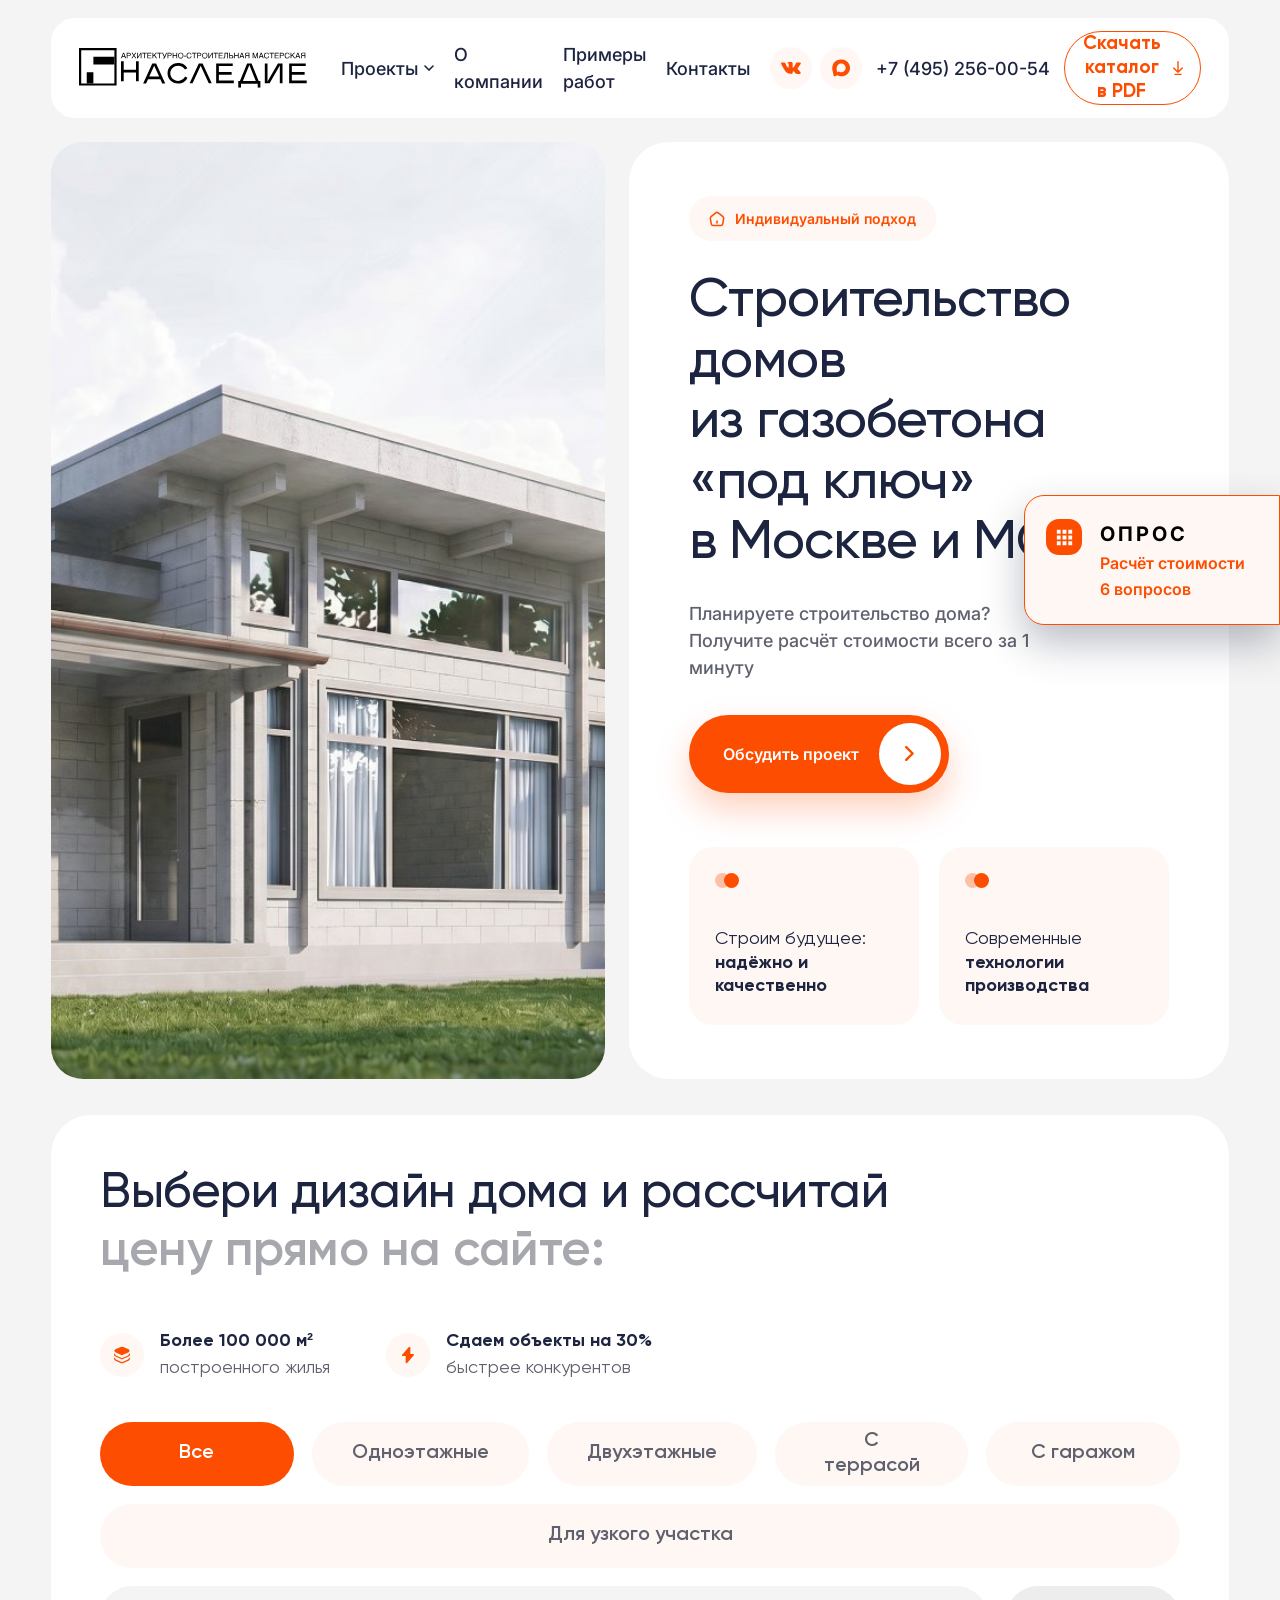
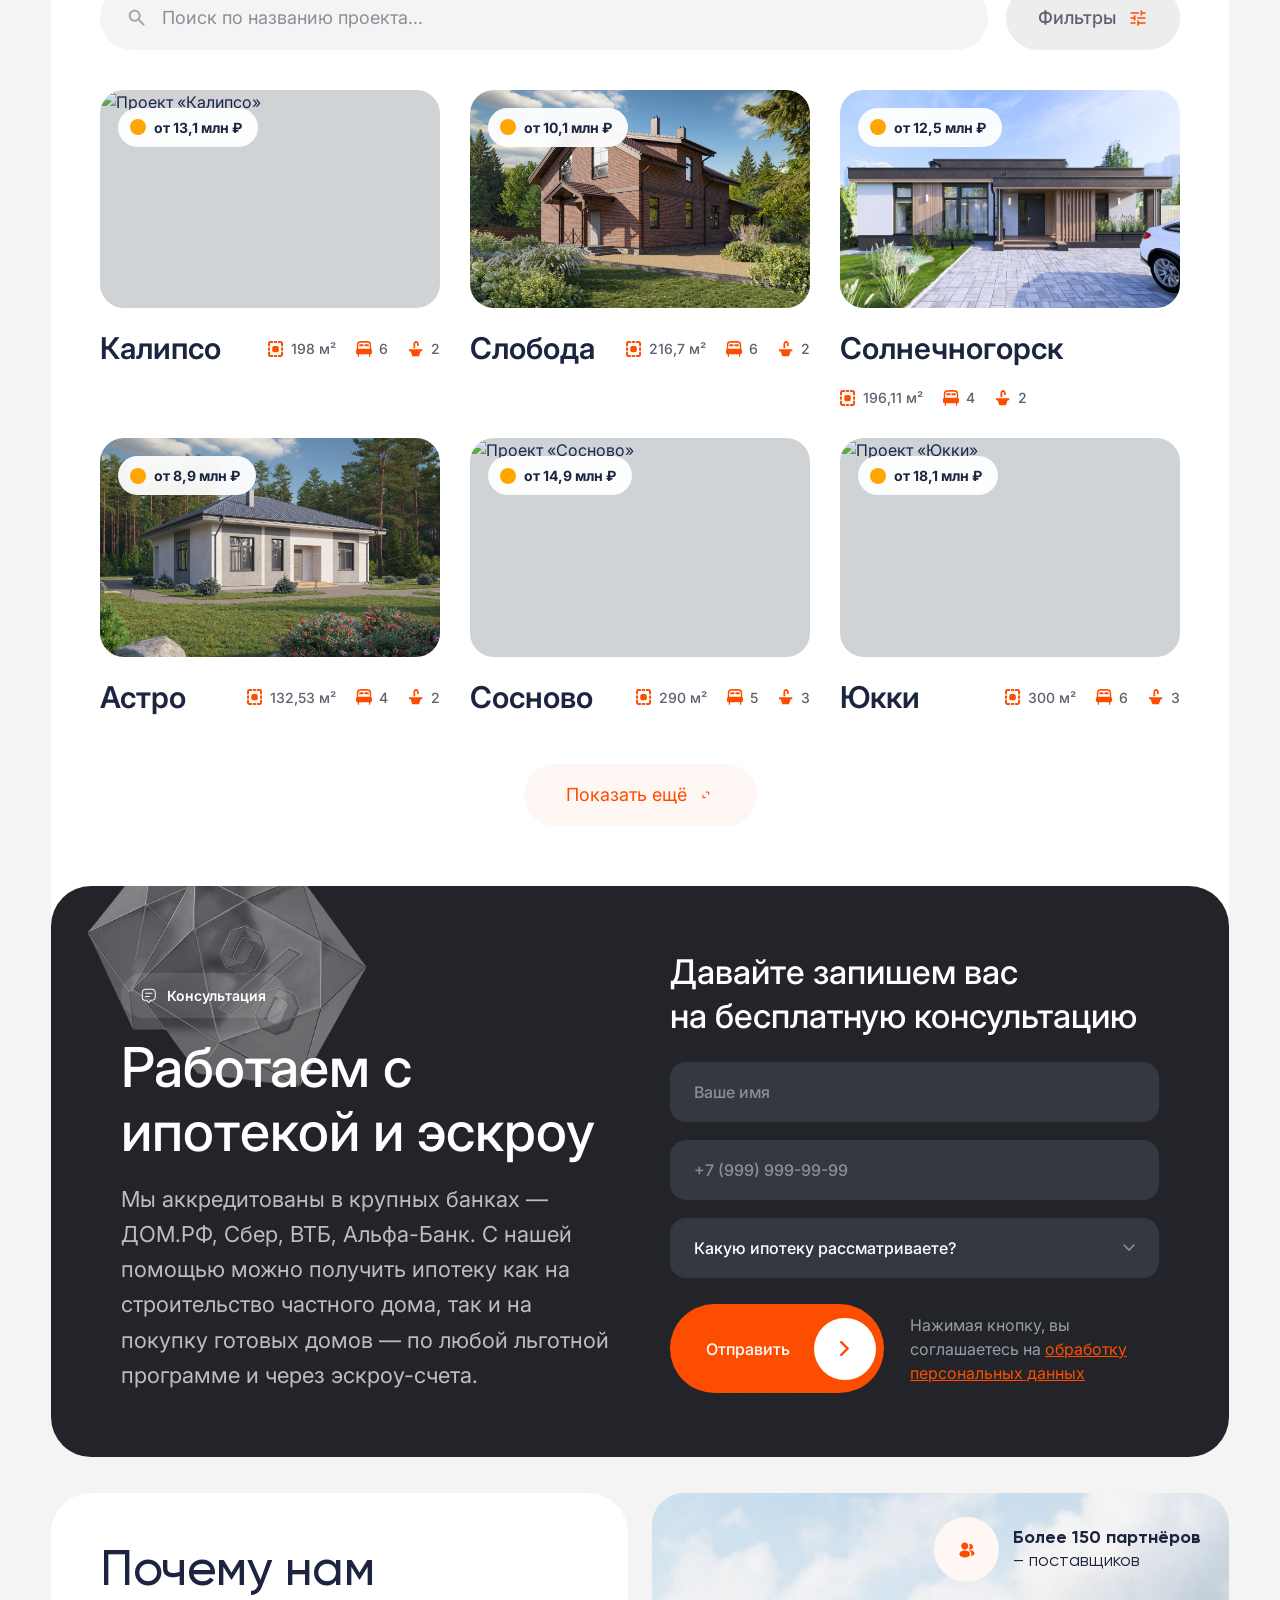
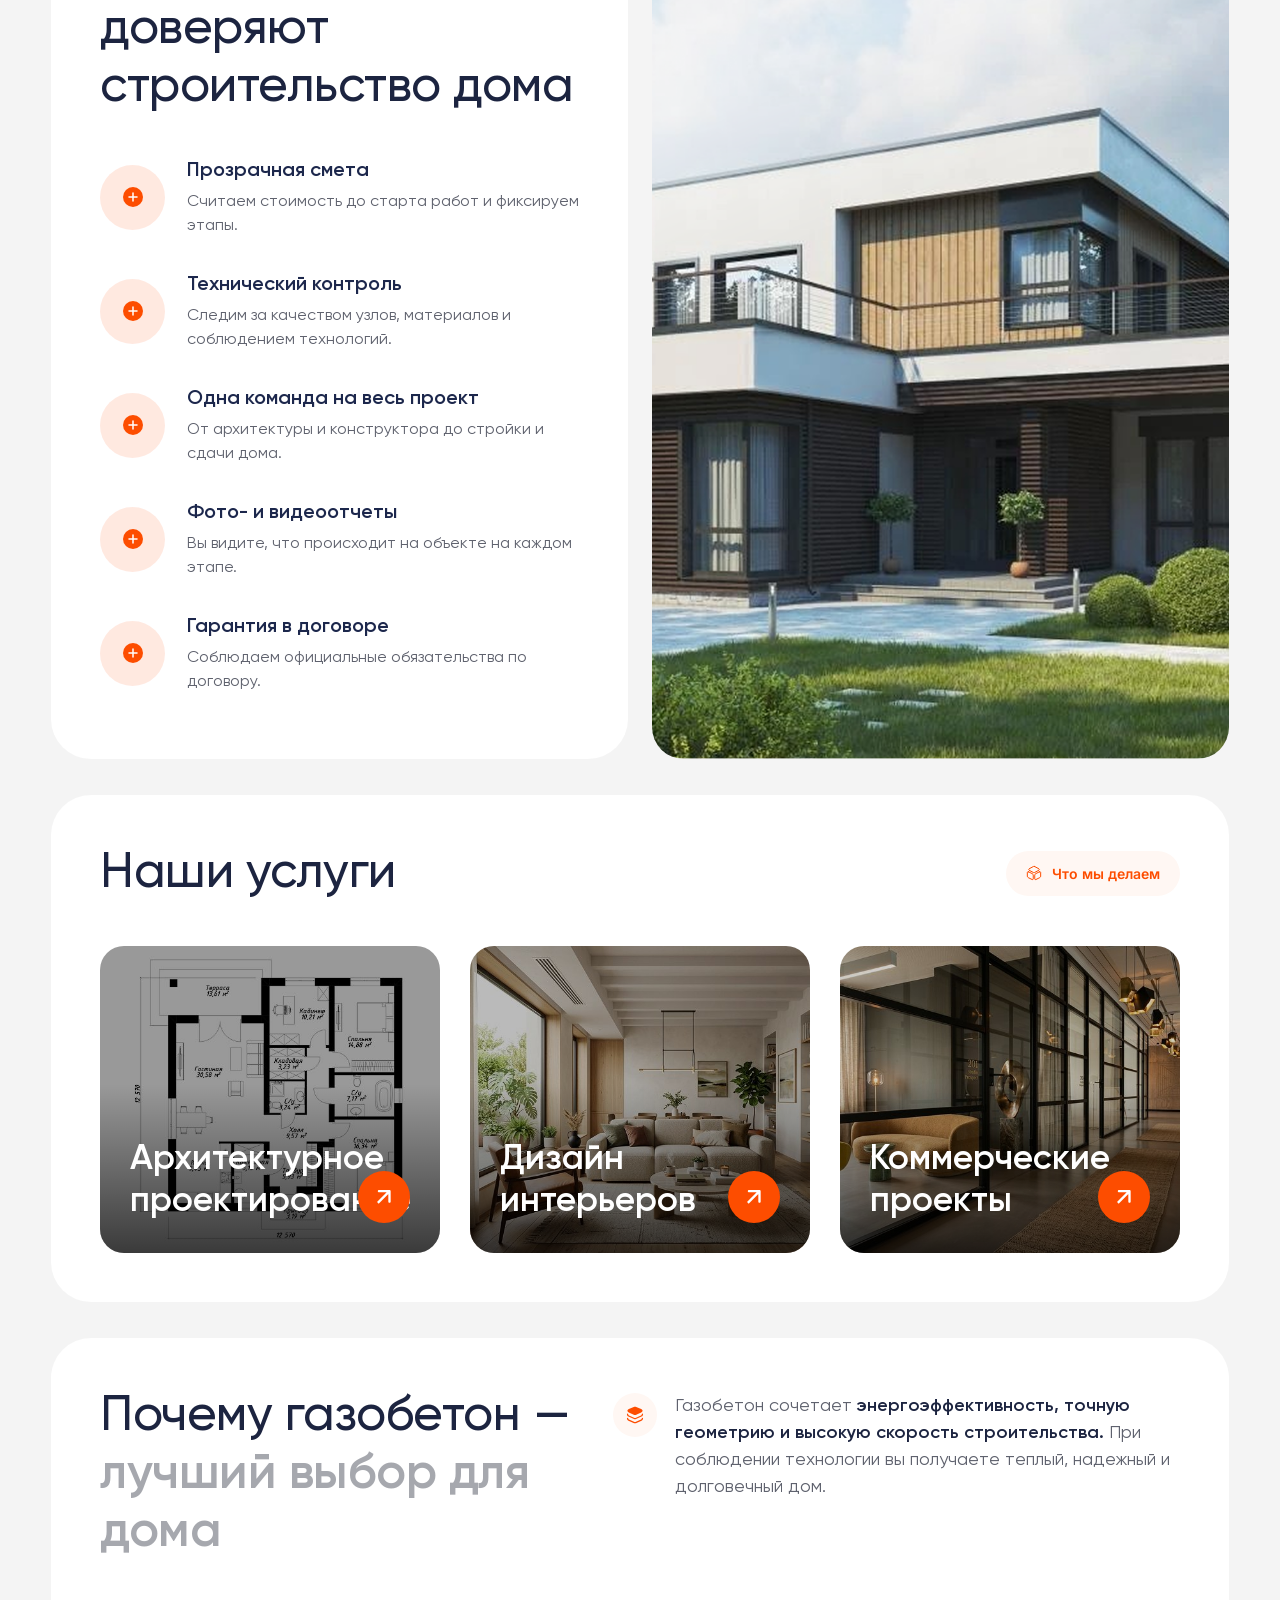
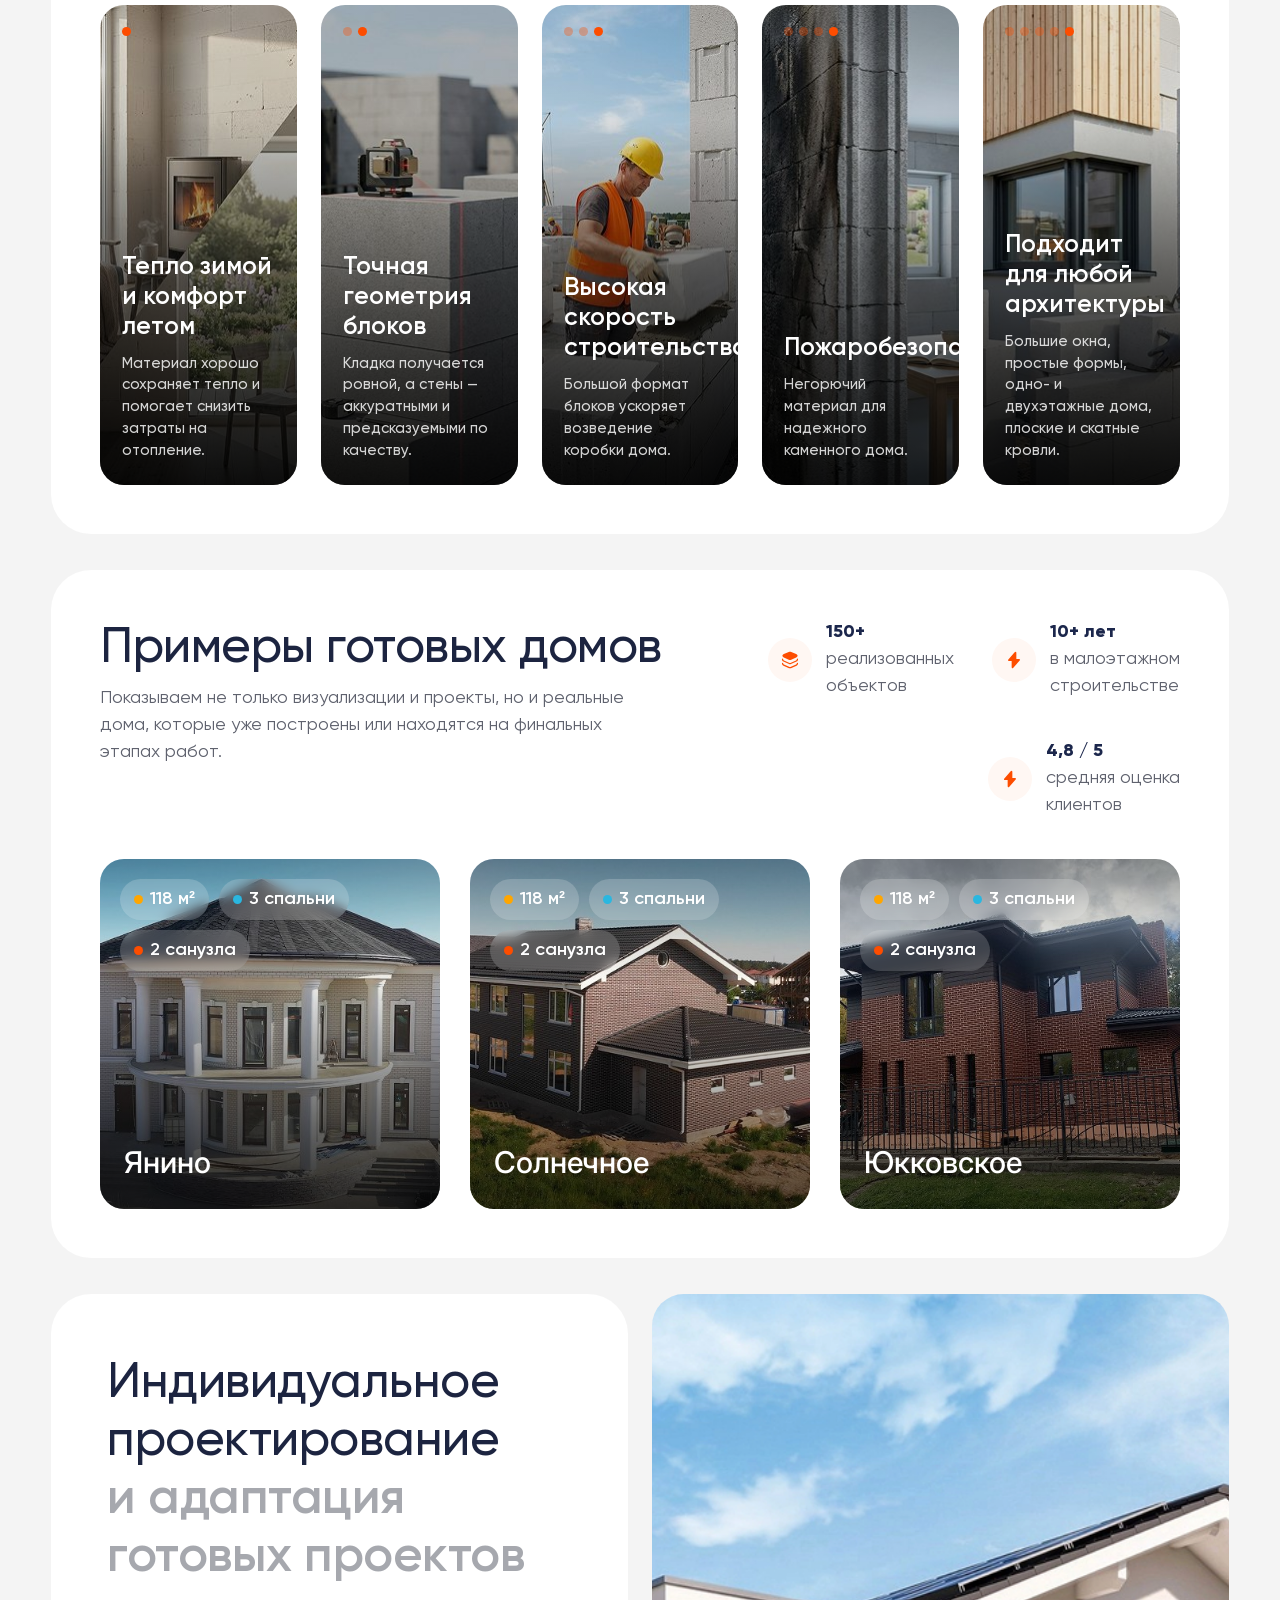
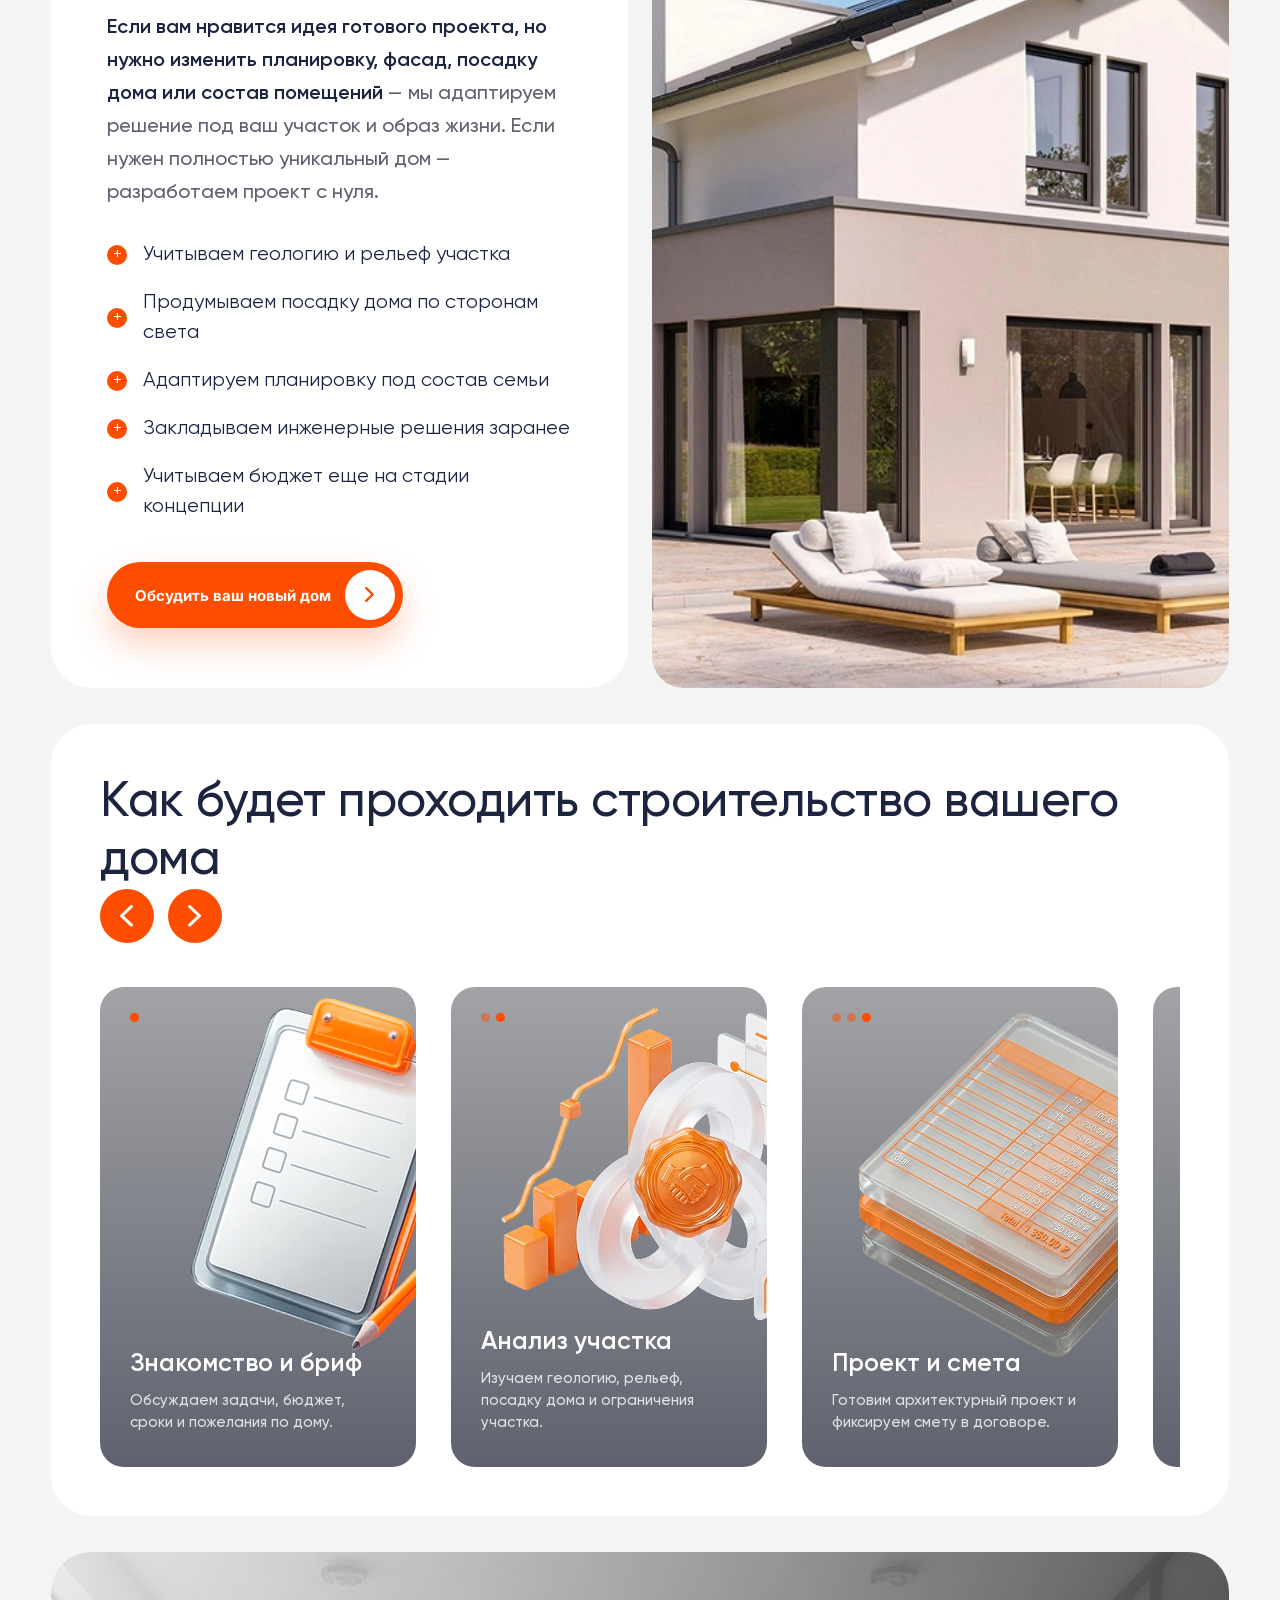
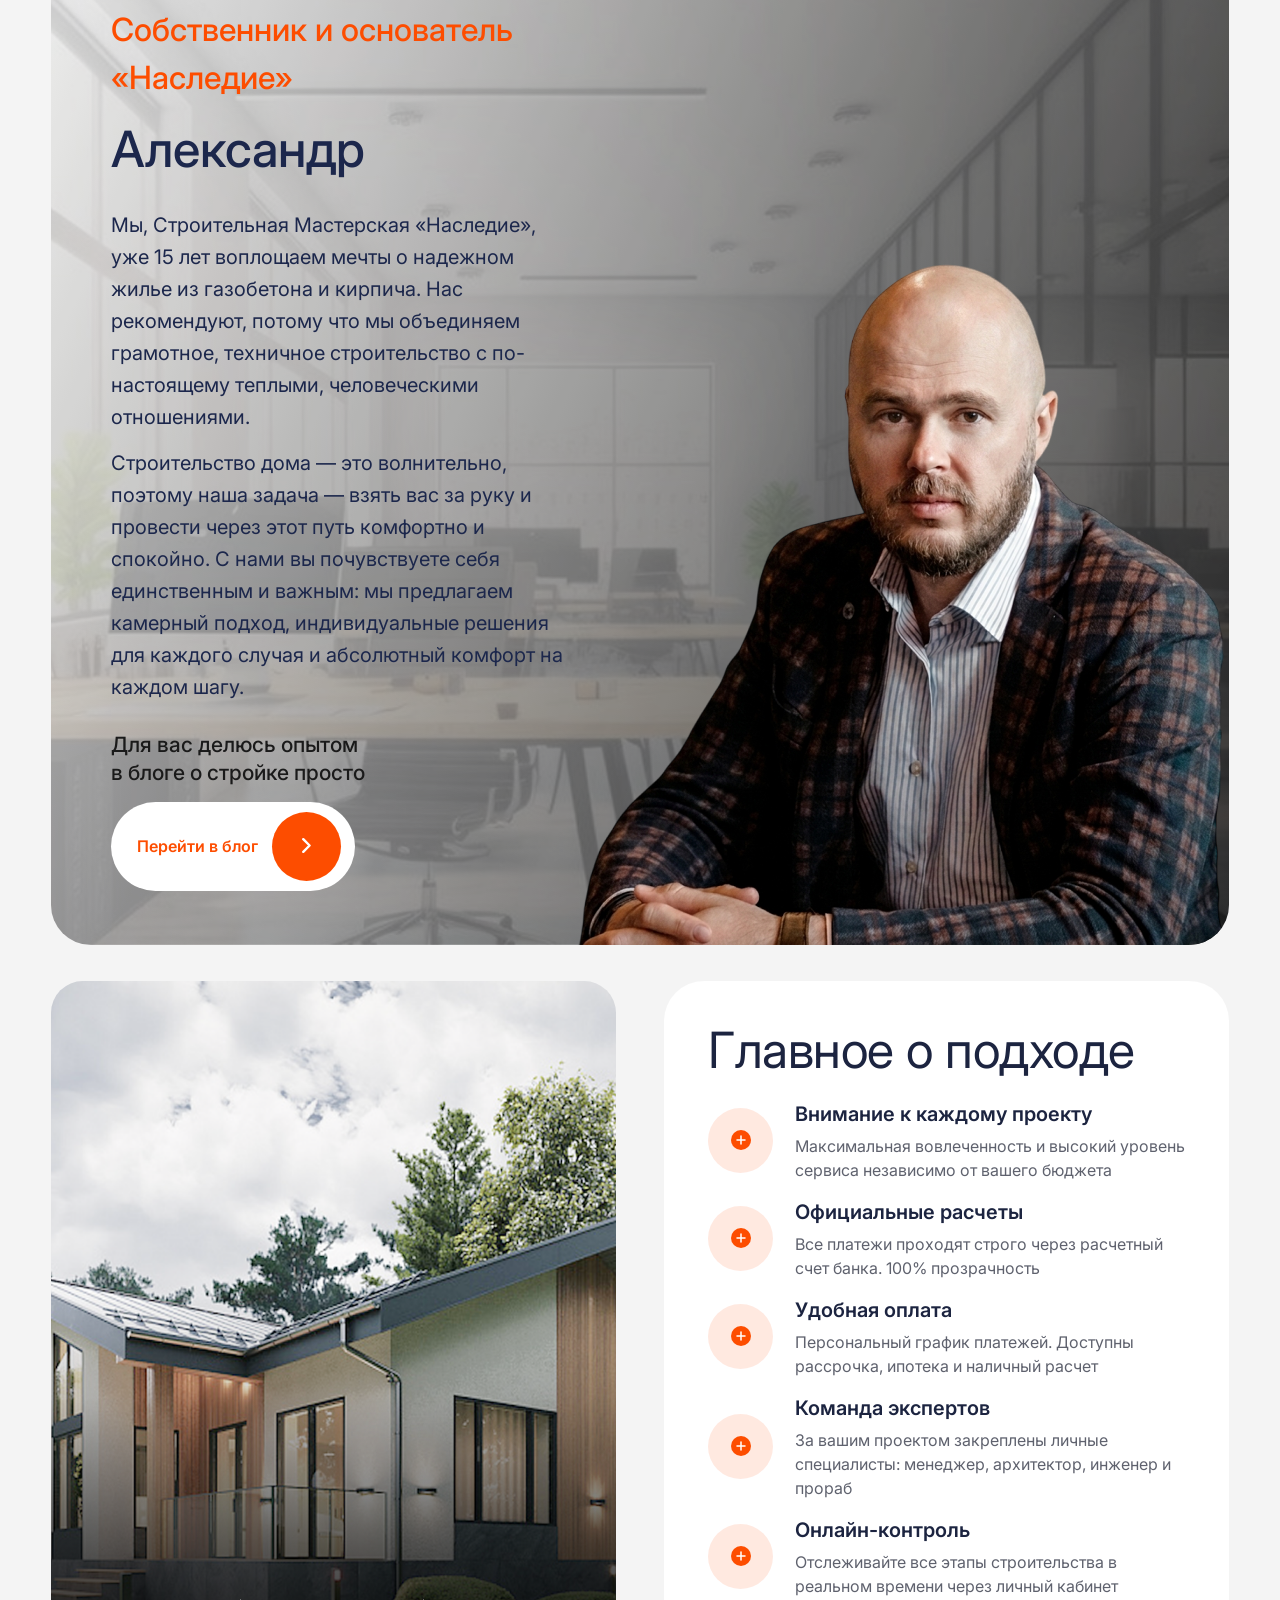
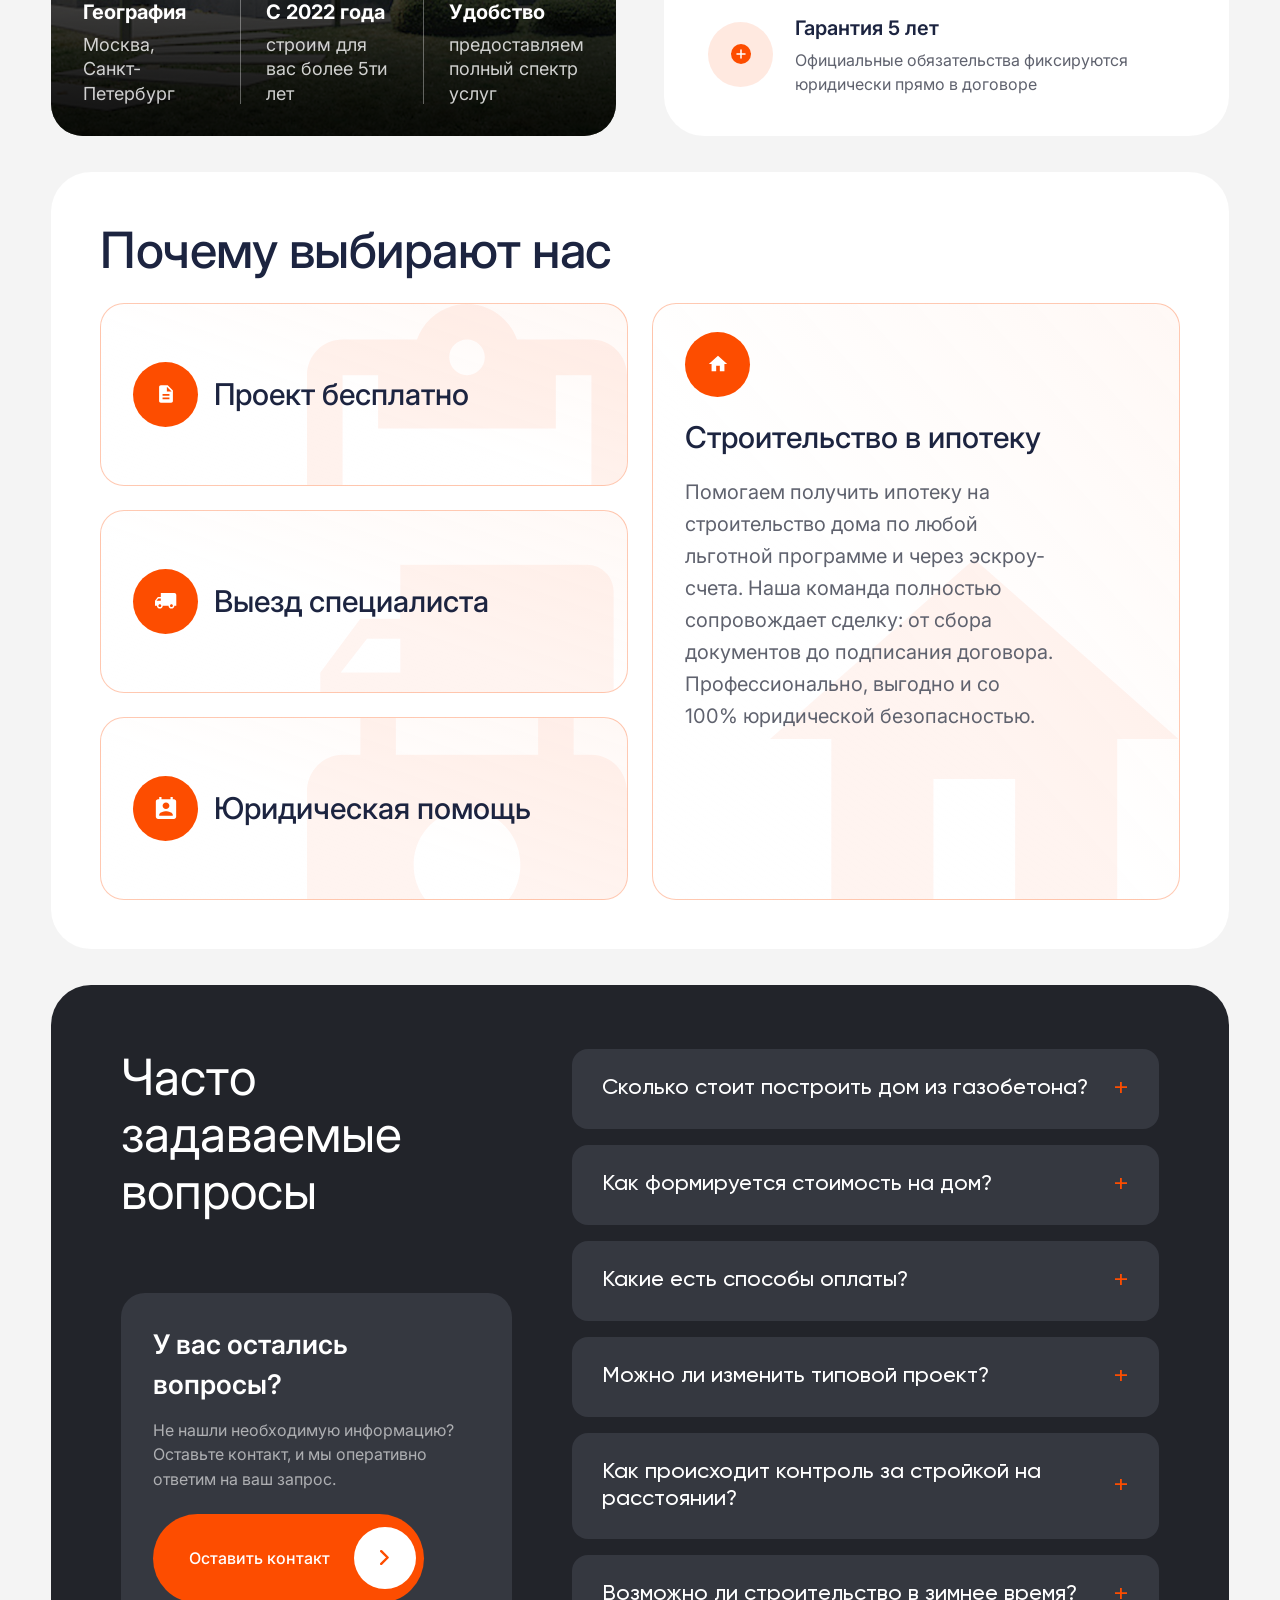
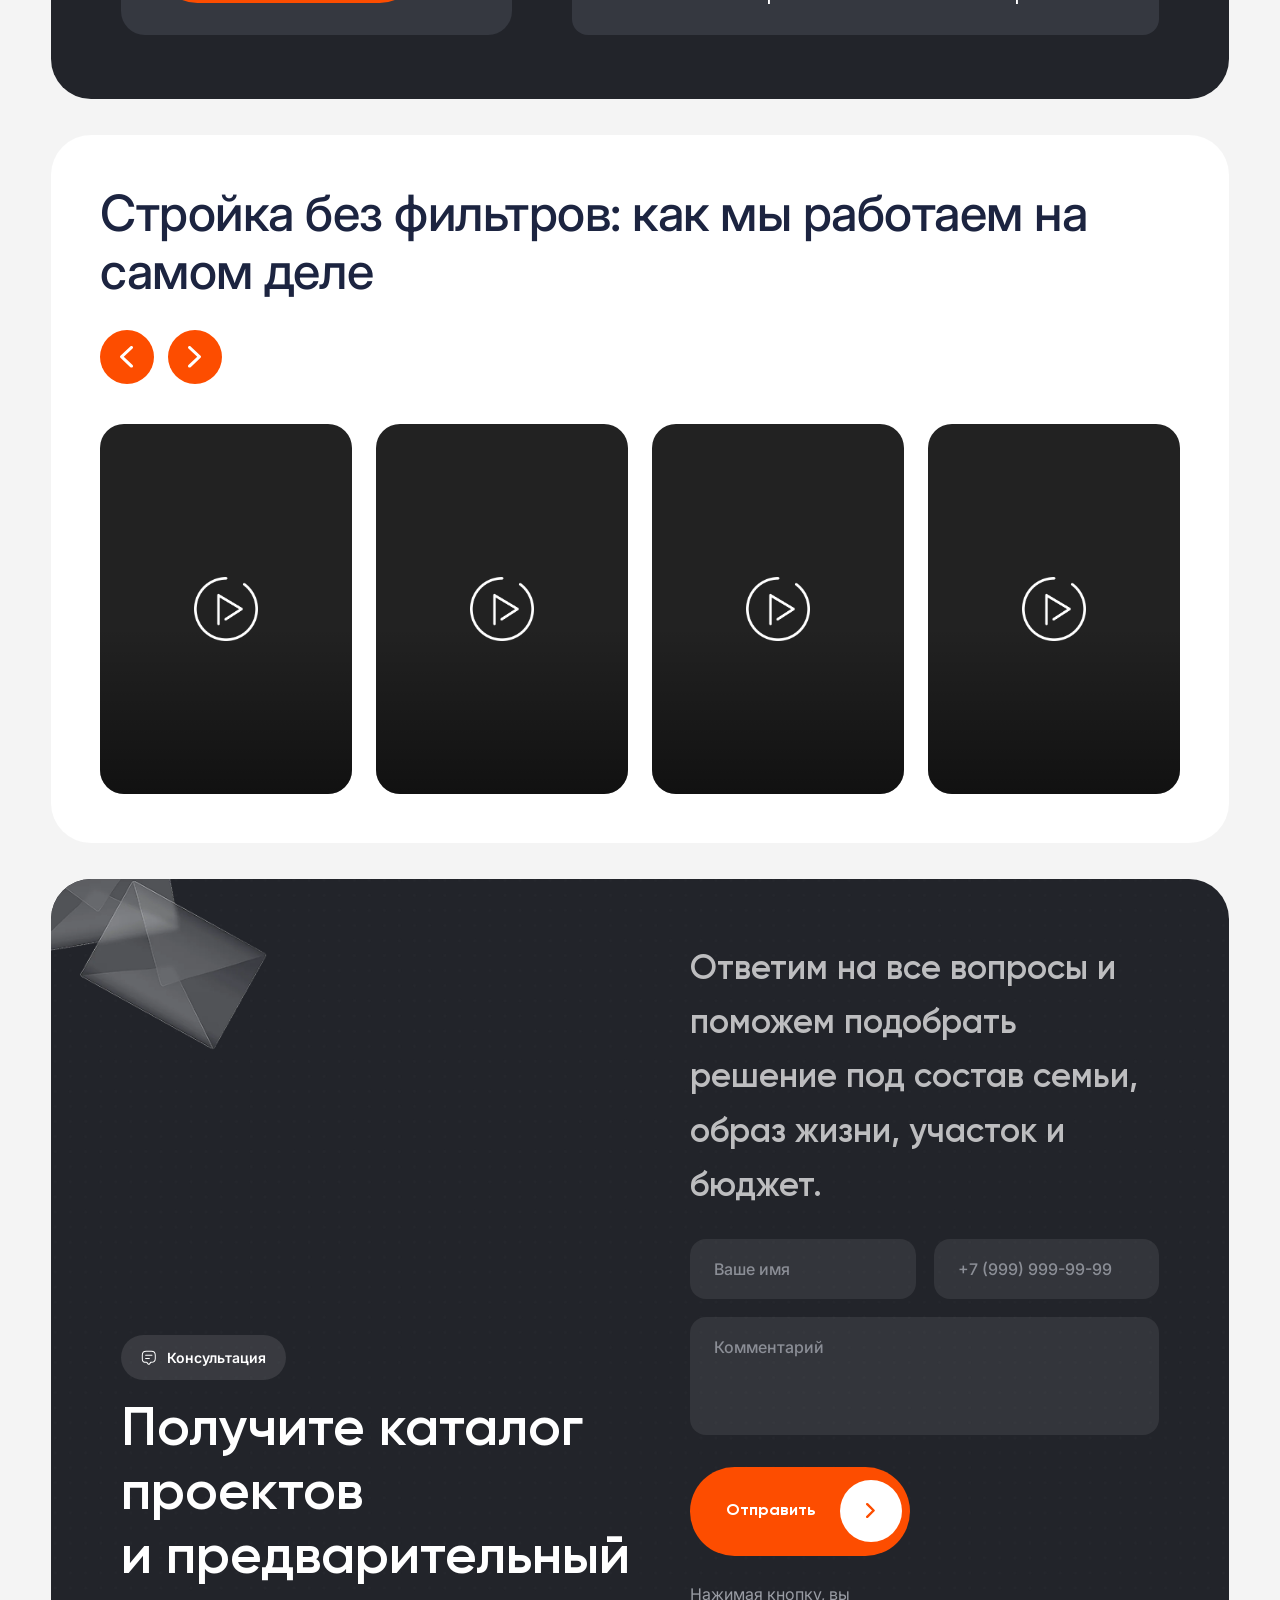
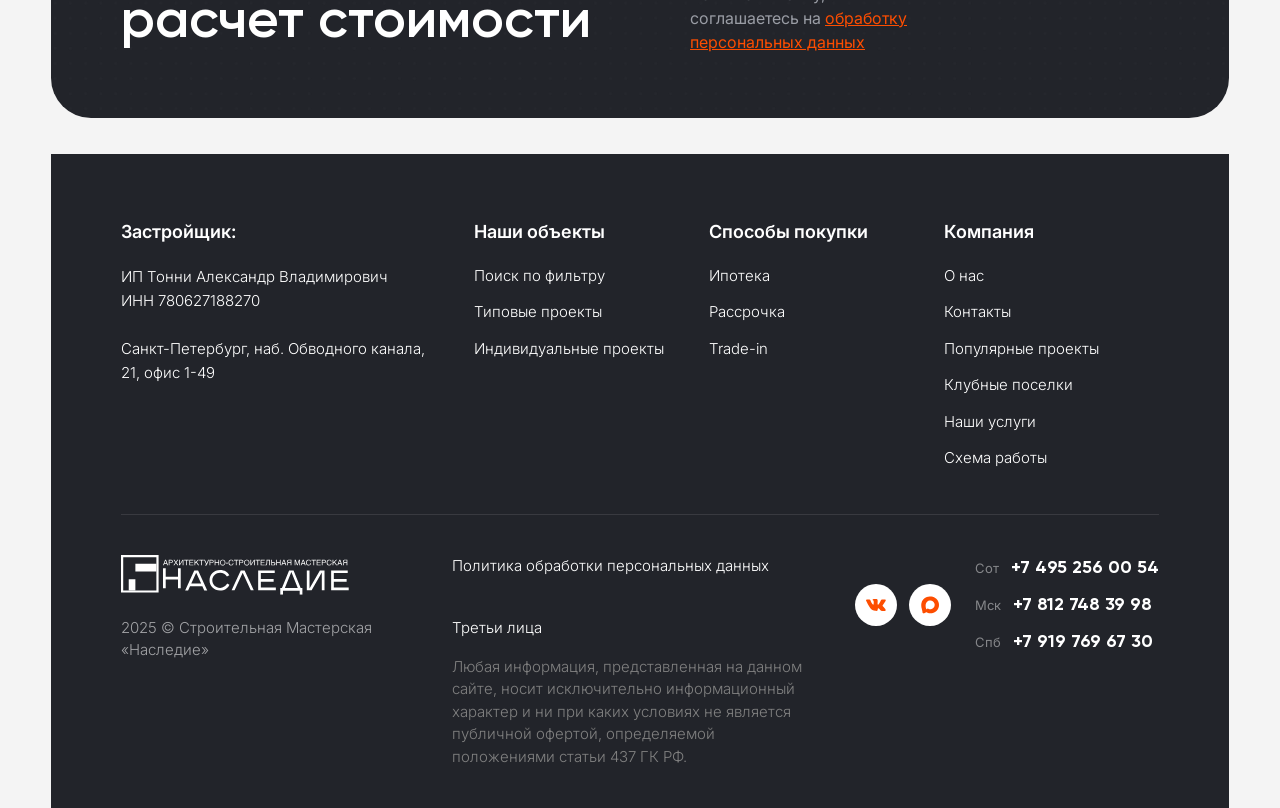
==== project.html @ e3fc30ab "first commit" ====
<!doctype html>
<html lang="ru">
  <head>
    <meta charset="UTF-8" />
    <meta name="viewport" content="width=device-width, initial-scale=1.0" />
    <title>Калипсо — проект дома из газобетона | Наследие</title>
    <meta
      name="description"
      content="Проект дома «Калипсо» из газобетона: 219.28 м², 2 этажа, 4 комнаты. Стоимость строительства от 10 500 000 ₽. Комплектация, характеристики, видео-визитка."
    />
    <link rel="preconnect" href="https://fonts.googleapis.com" />
    <link rel="preconnect" href="https://fonts.gstatic.com" crossorigin />
    <link
      href="https://fonts.googleapis.com/css2?family=Inter:wght@300;400;500;600;700&display=swap"
      rel="stylesheet"
    />
    <link rel="stylesheet" href="css/styles.css?v=58" />
    <link rel="stylesheet" href="css/project.css?v=23" />
  </head>
  <body>
    <!-- ===================== ШАПКА ===================== -->
    <header class="header">
      <button class="burger" aria-label="Меню">
        <svg viewBox="0 0 24 24" fill="none">
          <path
            d="M3 9h18M3 15h11"
            stroke="currentColor"
            stroke-width="2.2"
            stroke-linecap="round"
          />
        </svg>
      </button>
      <a href="index.html" class="logo"
        ><img
          src="img/ui/logo.svg"
          alt="Наследие — архитектурно-строительная мастерская"
      /></a>
      <nav class="nav">
        <a href="index.html#projects" class="nav__link"
          >Проекты
          <svg class="nav__caret" viewBox="0 0 10 6" fill="none">
            <path
              d="M1 1l4 4 4-4"
              stroke="currentColor"
              stroke-width="1.6"
              stroke-linecap="round"
            />
          </svg>
        </a>
        <a href="index.html#trust" class="nav__link">О компании</a>
        <a href="index.html#examples" class="nav__link">Примеры работ</a>
        <a href="index.html#footer" class="nav__link">Контакты</a>
      </nav>
      <div class="header__right">
        <div class="socials">
          <a href="#" class="social" aria-label="ВКонтакте"
            ><img src="img/icons/vk.svg" alt="VK"
          /></a>
          <a href="#" class="social" aria-label="MAX"
            ><img src="img/icons/max.svg" alt="MAX"
          /></a>
        </div>
        <a href="tel:+74952560054" class="header__phone">+7 (495) 256-00-54</a>
        <a id="presentationBtn" class="btn-outline" href="#" download style="display:none">
          Скачать презентацию<img src="img/icons/download.svg" alt="" />
        </a>
      </div>
    </header>

    <div class="container">
      <a href="index.html#projects" class="back-link">
        <img src="img/ui/arrow-end.svg" alt="" />
        Назад
      </a>
      <!-- ===================== ГАЛЕРЕЯ + КАРТОЧКА ПОКУПКИ ===================== -->
      <section class="project-top">
        <div class="gallery">
          <div class="gallery__main">
            <img src="img/projects/mesto.jpg" alt="Проект дома «Калипсо»" />
            <button class="gallery__nav gallery__nav--prev" aria-label="Назад">
              <svg viewBox="0 0 22 22" fill="none">
                <path
                  d="M14 5l-6 6 6 6"
                  stroke="currentColor"
                  stroke-width="1.8"
                  stroke-linecap="round"
                  stroke-linejoin="round"
                />
              </svg>
            </button>
            <button class="gallery__nav gallery__nav--next" aria-label="Вперёд">
              <svg viewBox="0 0 22 22" fill="none">
                <path
                  d="M8 5l6 6-6 6"
                  stroke="currentColor"
                  stroke-width="1.8"
                  stroke-linecap="round"
                  stroke-linejoin="round"
                />
              </svg>
            </button>
          </div>
          <div class="gallery__thumbs-wrap">
            <div class="gallery__thumbs">
              <div class="gallery__thumb is-active">
                <img src="img/projects/mesto.jpg" alt="Вид 1" />
              </div>
              <div class="gallery__thumb">
                <img src="img/projects/kalipso.jpg" alt="Вид 2" />
              </div>
              <div class="gallery__thumb">
                <img src="img/projects/istra.jpg" alt="Вид 3" />
              </div>
              <div class="gallery__thumb">
                <img src="img/projects/solnechnogorsk.jpg" alt="Вид 4" />
              </div>
              <div class="gallery__thumb">
                <img src="img/projects/sloboda.jpg" alt="Вид 5" />
              </div>
              <div class="gallery__thumb">
                <img src="img/projects/mansion.jpg" alt="Вид 6" />
              </div>
            </div>
          </div>
        </div>
        <div class="buy-card">
          <p class="buy-card__label">Стоимость строительства</p>
          <div class="buy-card__head">
            <div class="buy-card__title">
              <h1 class="buy-card__name">Калипсо</h1>
              <span class="buy-card__type">ХАЙТЕК</span>
            </div>
            <span class="buy-card__price">от 10 500 000 ₽</span>
          </div>
          <div class="buy-card__actions">
            <button
              class="btn-primary"
              data-modal-open
              data-modal-title="Заказать звонок"
              data-modal-text=""
              data-modal-nocomment
            >
              Заказать звонок<span class="btn-circle">
                <img src="img/ui/arrow.svg" alt="" />
              </span>
            </button>
            <button
              class="btn-present"
              id="presentBtn"
              data-modal-open
              data-modal-title="Оставьте заявку"
            >
              Презентация
              <span class="btn-circle"
                ><img src="img/icons/file.svg" alt=""
              /></span>
            </button>
          </div>
          <p class="buy-card__hint">
            Оставьте номер и с вами свяжутся для подробной презентации проекта
          </p>
          <form data-lead-form>
            <input
              class="form-field"
              type="text"
              placeholder="Ваше имя"
              required
            />
            <input
              class="form-field"
              type="tel"
              placeholder="+7 (999) 999-99-99"
              required
            />
            <button type="submit" class="btn-submit">
              Получить консультацию<span class="btn-circle"
                ><img src="img/ui/arrow.svg" alt=""
              /></span>
            </button>
            <label class="buy-card__consent"
              ><input type="checkbox" checked />Я соглашаюсь на
              <a href="#">обработку персональных данных</a></label
            >
          </form>
          <div class="buy-card__row">
            <a href="#" class="buy-card__tg">
              <span>Telegram</span>
              <img src="img/icons/telegram.svg" alt="" />
            </a>
            <span class="buy-card__id">ID объекта: 74</span>
          </div>
          <div class="buy-card__installment">
            Предложение о рассрочке<span class="pct">0%</span>
          </div>
        </div>
      </section>

      <!-- ===================== ХАРАКТЕРИСТИКИ ПРОЕКТА ===================== -->
      <section class="section">
        <div class="specs__head">
          <h2 class="section-title">Характеристики проекта</h2>
          <span class="specs__map-badge">Хайтек</span>
        </div>
        <div class="specs-grid">
          <div class="spec-card">
            <span class="spec-card__icon"
              ><img src="img/icons/meta-area-white.svg" alt="" /></span
            ><span class="spec-card__label">Общая площадь</span
            ><span class="spec-card__value">219.28 м²</span>
          </div>
          <div class="spec-card">
            <span class="spec-card__icon"
              ><img src="img/icons/living-area.svg" alt="" /></span
            ><span class="spec-card__label">Жилая площадь</span
            ><span class="spec-card__value">134.27 м²</span>
          </div>
          <div class="spec-card">
            <span class="spec-card__icon"
              ><img src="img/icons/layers.svg" alt="" /></span
            ><span class="spec-card__label">Этажей</span
            ><span class="spec-card__value">2</span>
          </div>
          <div class="spec-card">
            <span class="spec-card__icon"
              ><img src="img/icons/meta-bed-white.svg" alt="" /></span
            ><span class="spec-card__label">Комнат</span
            ><span class="spec-card__value">4</span>
          </div>
          <div class="spec-card">
            <span class="spec-card__icon"
              ><img src="img/icons/meta-bath-white.svg" alt="" /></span
            ><span class="spec-card__label">Санузлов</span
            ><span class="spec-card__value">2</span>
          </div>
          <div class="spec-card">
            <span class="spec-card__icon"
              ><img src="img/icons/dimensions-white.svg" alt="" /></span
            ><span class="spec-card__label">Габариты</span
            ><span class="spec-card__value">10×15</span>
          </div>
          <div class="spec-card">
            <span class="spec-card__icon"
              ><img src="img/icons/garage.svg" alt="" /></span
            ><span class="spec-card__label">Гараж</span
            ><span class="spec-card__value">Нет</span>
          </div>
        </div>
      </section>

      <!-- ===================== КОМПЛЕКТАЦИЯ ===================== -->
      <section class="section complectation">
        <h2 class="complectation__title">Комплектация</h2>
        <div class="complectation__cols">
          <div class="complectation__col">
            <h3 class="complectation__col-title">Холодный контур</h3>
            <div class="complectation__groups">
            <div class="spec-group">
              <h4 class="spec-group__title">Генплан участка</h4>
              <ul>
                <li>Посадка и разметка дома на участок;</li>
                <li>
                  Архитектурный и конструктивные проекты дома, печатный альбом
                  А3.
                </li>
              </ul>
            </div>
            <div class="spec-group">
              <h4 class="spec-group__title">Фундамент</h4>
              <ul>
                <li>Плита железобетонная монолитная;</li>
                <li>Вынос осей дома;</li>
                <li>
                  Планировка пятна застройки на 1,2 метра шире границ дома —
                  подготовка под отмостку;
                </li>
                <li>Укладка разделительного слоя из геотекстиля;</li>
                <li>Утрамбованное песчаное основание;</li>
                <li>Монтаж системы канализации Ø110 мм по точкам;</li>
                <li>Ввод водопроводной трубы ПНД Ø32 мм в дом;</li>
                <li>
                  Закладные для питающего электрического кабеля и слаботочных
                  систем;
                </li>
                <li>
                  Армирование фундамента арматура (ГОСТ), диаметр согласно
                  конструктивному проекту;
                </li>
                <li>Бетон В 25 (М350) с проверенного РБУ;</li>
                <li>Заливка автобетононасосом, вибрирование;</li>
                <li>Уход за бетоном;</li>
                <li>Проверка качества бетона склерометром.</li>
              </ul>
            </div>
            <div class="spec-group">
              <h4 class="spec-group__title">Коробка</h4>
              <ul>
                <li>
                  Наружные стены: газобетонные блоки — 400 мм плотность — D500 /
                  300 мм D400;
                </li>
                <li>
                  Внутренние несущие стены: газобетонные блоки — 250/300 мм
                  плотность — D500;
                </li>
                <li>
                  Перегородки: газобетонные блоки — 100/150 мм плотность — D500;
                </li>
                <li>Доработка геометрии блоков;</li>
                <li>Тонкошовная кладка на пенополиуретановый клей;</li>
                <li>Армирование стен двумя стержнями арматуры Ø12 мм;</li>
                <li>
                  Внутренние и наружные перемычки заводского изготовления;
                </li>
                <li>Все бетонные элементы утеплены ЭППС.</li>
              </ul>
            </div>
            <div class="spec-group">
              <h4 class="spec-group__title">Кровля</h4>
              <ul>
                <li>
                  Перекрытие — сборная железобетонная плита заводского
                  изготовления / монолитное перекрытие;
                </li>
                <li>Направляемая пароизоляция «Технониколь».</li>
              </ul>
            </div>
            <div class="spec-group">
              <h4 class="spec-group__title">Организационные расходы</h4>
              <ul>
                <li>Технический надзор;</li>
                <li>Видеонаблюдение;</li>
                <li>Раздельный сбор и вывоз мусора;</li>
                <li>Установка бытовки.</li>
              </ul>
            </div>
            </div>
            <button class="complectation__more" type="button">Ещё</button>
          </div>
          <div class="complectation__col">
            <h3 class="complectation__col-title">Теплый контур</h3>
            <div class="complectation__groups">
            <div class="spec-group">
              <h4 class="spec-group__title">Генплан участка</h4>
              <ul>
                <li>Посадка и разметка дома на участок;</li>
                <li>
                  Архитектурный и конструктивные проекты дома, печатный альбом
                  А3.
                </li>
              </ul>
            </div>
            <div class="spec-group">
              <h4 class="spec-group__title">Фундамент</h4>
              <ul>
                <li>Плита железобетонная монолитная;</li>
                <li>Вынос осей дома;</li>
                <li>
                  Планировка пятна застройки на 1,2 метра шире границ дома;
                </li>
                <li>Укладка разделительного слоя из геотекстиля;</li>
                <li>Утрамбованное песчаное основание;</li>
                <li>Гидроизоляционная мембрана PLANTER standart;</li>
                <li>Монтаж системы канализации Ø110 мм по точкам;</li>
                <li>Ввод водопроводной трубы ПНД Ø32 мм в дом;</li>
                <li>
                  Закладные для питающего электрического кабеля и слаботочных
                  систем;
                </li>
                <li>Армирование фундамента арматура (ГОСТ);</li>
                <li>Бетон В 25 (М350) с проверенного РБУ;</li>
                <li>Заливка автобетононасосом, вибрирование;</li>
                <li>Уход за бетоном, проверка склерометром.</li>
              </ul>
            </div>
            <div class="spec-group">
              <h4 class="spec-group__title">Коробка</h4>
              <ul>
                <li>Утепление и гидроизоляция кровли:</li>
                <li>Мембрана кровельная ПВХ «Технониколь»;</li>
                <li>
                  Разделительный, фильтрационный и защитный слой геотекстиль
                  «Технониколь»;
                </li>
                <li>Полусухая стяжка с разуклонкой;</li>
                <li>Утепление «Технониколь XPS Carbon» 200мм;</li>
                <li>Пароизоляция Биполь ХПП;</li>
                <li>Воронки парапетные «Технониколь»;</li>
                <li>
                  Греющий кабель для обогрева парапетных воронок и водосточной
                  системы;
                </li>
                <li>Аэраторы кровельные;</li>
                <li>
                  Наружные стены: газобетонные блоки (400мм D500 / 300мм D400);
                </li>
                <li>
                  Внутренние несущие стены: газобетонные блоки (250/300мм D500);
                </li>
                <li>Перегородки: газобетонные блоки (100/150мм D500);</li>
                <li>Доработка геометрии блоков, тонкошовная кладка;</li>
                <li>Армирование стен, перемычки, утепление ЭППС.</li>
              </ul>
            </div>
            <div class="spec-group">
              <h4 class="spec-group__title">Кровля</h4>
              <ul>
                <li>Перекрытие — сборная железобетонная плита / монолитное;</li>
                <li>Направляемая пароизоляция «Технониколь».</li>
              </ul>
            </div>
            <div class="spec-group">
              <h4 class="spec-group__title">Окна</h4>
              <ul>
                <li>Профиль согласно Архитектурному проекту.</li>
              </ul>
            </div>
            <div class="spec-group">
              <h4 class="spec-group__title">Организационные расходы</h4>
              <ul>
                <li>Технический надзор, видеонаблюдение;</li>
                <li>Раздельный сбор и вывоз мусора;</li>
                <li>Установка бытовки;</li>
                <li>Регистрация дома.</li>
              </ul>
            </div>
            </div>
            <button class="complectation__more" type="button">Ещё</button>
          </div>
        </div>
      </section>
      <!-- ===================== КАРТОЧКИ-ССЫЛКИ ===================== -->
      <section class="section project-links">
        <a href="#" class="project-link">
          <span class="project-link__icon"
            ><img src="img/icons/plan.svg" alt=""
          /></span>
          <h3 class="project-link__title">Индивидуальное проектирование</h3>
          <p class="project-link__text">Архитектурный проект <span></span>в подарок</p>
          <span class="project-link__arrow"
            ><svg viewBox="0 0 18 18" fill="none">
              <path
                d="M5 13L13 5m0 0H6m7 0v7"
                stroke="currentColor"
                stroke-width="1.7"
                stroke-linecap="round"
                stroke-linejoin="round"
              /></svg
          ></span>
        </a>
        <a href="#" class="project-link">
          <span class="project-link__icon"
            ><img src="img/ui/percent.svg" alt=""
          /></span>
          <h3 class="project-link__title">Строительство в рассрочку</h3>
          <p class="project-link__text">Выгодные условия <span>под 0%</span></p>
          <span class="project-link__arrow"
            ><svg viewBox="0 0 18 18" fill="none">
              <path
                d="M5 13L13 5m0 0H6m7 0v7"
                stroke="currentColor"
                stroke-width="1.7"
                stroke-linecap="round"
                stroke-linejoin="round"
              /></svg
          ></span>
        </a>
        <a href="index.html#projects" class="project-link">
          <span class="project-link__icon"
            ><img src="img/icons/search-small-plus.svg" alt=""
          /></span>
          <h3 class="project-link__title">Похожие проекты</h3>
          <p class="project-link__text">Смотрите варианты <span>в каталоге</span></p>
          <span class="project-link__arrow"
            ><svg viewBox="0 0 18 18" fill="none">
              <path
                d="M5 13L13 5m0 0H6m7 0v7"
                stroke="currentColor"
                stroke-width="1.7"
                stroke-linecap="round"
                stroke-linejoin="round"
              /></svg
          ></span>
        </a>
      </section>

      <!-- ===================== ВИДЕО-ВИЗИТКА ===================== -->
      <section class="section">
        <h2 class="section-title" style="margin-bottom: 28px">Видео-визитка</h2>
        <div class="video-card">
          <img
            src="img/projects/hero.jpg"
            alt="Видео-визитка проекта «Калипсо»"
          />
          <span class="video-card__play"
            ><img src="img/ui/play.png" alt=""
          /></span>
          <span class="video-card__bar"></span>
        </div>
      </section>
    </div>
    <!-- /.container -->

    <!-- ===================== ПОДВАЛ ===================== -->
    <footer class="footer" id="footer">
      <div class="container" style="padding: 0">
        <div class="footer__top">
          <div class="footer__col">
            <p class="footer__col-title">Застройщик:</p>
            <p class="footer__addr">
              ИП Тонни Александр Владимирович<br />ИНН 780627188270<br /><br />Санкт-Петербург,
              наб. Обводного канала, 21, офис 1-49
            </p>
          </div>
          <div class="footer__col">
            <p class="footer__col-title">Наши объекты</p>
            <div class="footer__links">
              <a href="index.html#projects">Поиск по фильтру</a
              ><a href="index.html#projects">Типовые проекты</a
              ><a href="index.html#projects">Индивидуальные проекты</a>
            </div>
          </div>
          <div class="footer__col">
            <p class="footer__col-title">Способы покупки</p>
            <div class="footer__links">
              <a href="#">Ипотека</a><a href="#">Рассрочка</a
              ><a href="#">Trade-in</a>
            </div>
          </div>
          <div class="footer__col">
            <p class="footer__col-title">Компания</p>
            <div class="footer__links">
              <a href="#">О нас</a><a href="#footer">Контакты</a
              ><a href="index.html#projects">Популярные проекты</a
              ><a href="#">Клубные поселки</a><a href="#">Наши услуги</a
              ><a href="#">Схема работы</a>
            </div>
          </div>
        </div>
        <div class="footer__bottom">
          <div class="footer__bottom-left">
            <a href="index.html" class="footer__logo"
              ><img src="img/ui/logo.svg" alt="Наследие"
            /></a>
            <p class="footer__copy">
              2025 © Строительная Мастерская «Наследие»
            </p>
          </div>
          <div class="footer__bottom-mid">
            <div class="footer__legal">
              <a href="#">Политика обработки персональных данных</a
              ><a href="#">Третьи лица</a>
            </div>
            <p class="footer__disclaimer">
              Любая информация, представленная на данном сайте, носит
              исключительно информационный характер и ни при каких условиях не
              является публичной офертой, определяемой положениями статьи 437 ГК
              РФ.
            </p>
          </div>
          <div class="footer__bottom-right">
            <div class="footer__socials">
              <a href="#" class="social" aria-label="ВКонтакте"
                ><img src="img/icons/vk.svg" alt="VK"
              /></a>
              <a href="#" class="social" aria-label="MAX"
                ><img src="img/icons/max.svg" alt="MAX"
              /></a>
            </div>
            <div class="footer__contacts-bottom">
              <div class="footer__contact">
                <span>Сот</span><a href="tel:+74952560054">+7 495 256 00 54</a>
              </div>
              <div class="footer__contact">
                <span>Мск</span><a href="tel:+78127483992">+7 812 748 39 98</a>
              </div>
              <div class="footer__contact">
                <span>Спб</span><a href="tel:+79197696730">+7 919 769 67 30</a>
              </div>
            </div>
          </div>
        </div>
      </div>
    </footer>

    <!-- ===================== ПЛАВАЮЩАЯ КНОПКА ОПРОСА ===================== -->
      

    <a class="quiz-fab" href="quiz.html" aria-label="Пройти опрос">
      <span class="quiz-fab__icon">
        <img src="img/icons/survey.svg" alt="Иконка опроса" />
      </span>
      <span class="quiz-fab__body">
        <span class="quiz-fab__label">Опрос</span>
        <span class="quiz-fab__title">Расчёт стоимости</span>
        <span class="quiz-fab__title">6 вопросов</span>
      </span>
    </a>

    <!-- ===================== МОДАЛЬНОЕ ОКНО ===================== -->
    <div class="modal">
      <div class="modal__box">
        <button class="modal__close" data-modal-close aria-label="Закрыть">
          &times;
        </button>
        <h3 class="modal__title">Оставьте заявку</h3>
        <p class="modal__text">
          Заполните форму, и мы свяжемся с вами для подробной презентации
          проекта «Калипсо».
        </p>
        <form data-lead-form>
          <input
            class="form-field"
            type="text"
            placeholder="Ваше имя"
            required
          />
          <input
            class="form-field"
            type="tel"
            placeholder="+7 (999) 999-99-99"
            required
          />
          <textarea class="form-field" placeholder="Комментарий"></textarea>
          <button
            type="submit"
            class="btn-submit"
            style="width: 100%; margin-top: 8px"
          >
            Отправить<span class="btn-circle"
              ><svg viewBox="0 0 22 22" fill="none">
                <path
                  d="M5 11h12m0 0l-5-5m5 5l-5 5"
                  stroke="#FD4D00"
                  stroke-width="1.8"
                  stroke-linecap="round"
                  stroke-linejoin="round"
                /></svg
            ></span>
          </button>
          <label class="form-consent" style="margin-top: 14px">
            <input type="checkbox" checked required />Я соглашаюсь на
            <a href="#">обработку персональных данных</a>
          </label>
        </form>
      </div>
    </div>

    <script src="js/houses-data.js?v=7"></script>
    <script src="js/main.js?v=13"></script>
    <script src="js/project.js?v=11"></script>
  </body>
</html>
---- css/styles.css ----
/* =====================================================================
   НАСЛЕДИЕ — Архитектурно-строительная мастерская
   Общие стили (Gilroy — заголовки, Inter — текст)
   ===================================================================== */

@font-face {
  font-family: "Gilroy";
  src: url("../fonts/Gilroy-Regular.ttf") format("truetype");
  font-weight: 400;
  font-style: normal;
  font-display: swap;
}

@font-face {
  font-family: "Gilroy";
  src: url("../fonts/Gilroy-Medium.ttf") format("truetype");
  font-weight: 500;
  font-style: normal;
  font-display: swap;
}

@font-face {
  font-family: "Gilroy";
  src: url("../fonts/Gilroy-Semibold.ttf") format("truetype");
  font-weight: 600;
  font-style: normal;
  font-display: swap;
}

@font-face {
  font-family: "Gilroy";
  src: url("../fonts/Gilroy-Bold.ttf") format("truetype");
  font-weight: 700;
  font-style: normal;
  font-display: swap;
}

@font-face {
  font-family: "Gilroy";
  src: url("../fonts/Gilroy-Extrabold.ttf") format("truetype");
  font-weight: 800;
  font-style: normal;
  font-display: swap;
}

:root {
  --bg: #f4f4f4;
  --white: #ffffff;
  --orange: #fd4d00;
  --orange-dark: #e04500;
  --orange-soft: #fff7f3;
  --orange-soft-2: #ffe2d5;
  --navy: #1c2440;
  --text: #1c274c;
  --gray: #5f626e;
  --gray-2: #8b8e99;
  --gray-3: #a6a8ae;
  --dark: #22242a;
  --dark-2: #262626;
  --dark-3: #353840;
  --blue-dark: #1b2236;
  /* синеватый тёмный для финального блока */
  --blue-dark-2: #232c45;
  --gold: #ffa600;
  --cyan: #2ab7e0;

  --radius-pill: 60px;
  --radius-xl: 40px;
  --radius-lg: 32px;
  --radius-md: 24px;
  --radius-sm: 16px;

  --container: 1920px;
}

* {
  margin: 0;
  padding: 0;
  box-sizing: border-box;
}

html {
  scroll-behavior: smooth;
}

body {
  font-family:
    "Inter",
    -apple-system,
    sans-serif;
  background: var(--bg);
  color: var(--text);
  font-size: 16px;
  line-height: 1.5;
  -webkit-font-smoothing: antialiased;
}

img {
  display: block;
  max-width: 100%;
}

a {
  color: inherit;
  text-decoration: none;
}

button,
input,
textarea,
select {
  font-family: inherit;
}

button {
  cursor: pointer;
  border: none;
  background: none;
  color: inherit;
}

ul {
  list-style: none;
}

body {
  max-width: var(--container);
  margin: 0 auto;
  padding: 0 51px;
}

.section {
  margin-top: 36px;
}

.card {
  background: var(--white);
  border-radius: var(--radius-xl);
  padding: 49px;
}

/* нахлёст блоков: закруглённый тёмный блок лежит ПОВЕРХ белого каталога */
.attach-bottom {
  position: relative;
  z-index: 1;
  padding-bottom: 180px;
}

.attach-top {
  position: relative;
  z-index: 2;
}

/* ---------- Заголовки (Gilroy) ---------- */
.section-title {
  font-family: "Gilroy", sans-serif;
  font-size: 50px;
  font-weight: 600;
  line-height: 1.16;
  letter-spacing: -0.01em;
  color: var(--navy);
}

.section-title b {
  font-weight: 700;
}

.section-title .muted {
  color: var(--gray-3);
  font-weight: 600;
}

/* ---------- Иконка в круге ---------- */
.ic-circle {
  width: 44px;
  height: 44px;
  border-radius: 50%;
  background: var(--orange-soft);
  display: flex;
  align-items: center;
  justify-content: center;
  flex-shrink: 0;
}

.ic-circle img {
  width: 20px;
  height: 20px;
  object-fit: contain;
}

/* ---------- Маркер «прозрачный круг 65 + оранжевый круг + белый плюс 19» ---------- */
.plus-mark {
  width: 65px;
  height: 65px;
  border-radius: 50%;
  background: rgba(253, 77, 0, 0.12);
  display: flex;
  align-items: center;
  justify-content: center;
  flex-shrink: 0;
}

.plus-mark::before {
  content: "";
  width: 20px;
  height: 20px;
  border-radius: 50%;
  background: var(--orange)
    url("data:image/svg+xml,%3Csvg xmlns='http://www.w3.org/2000/svg' width='10' height='10' viewBox='0 0 10 10'%3E%3Cpath d='M5 1v8M1 5h8' stroke='%23fff' stroke-width='1.5' stroke-linecap='round'/%3E%3C/svg%3E")
    center/10px 10px no-repeat;
}

/* ---------- Теги ---------- */
.tag {
  display: inline-flex;
  align-items: center;
  gap: 10px;
  background: var(--orange-soft);
  color: var(--orange);
  font-weight: 600;
  font-size: 14px;
  padding: 12px 20px;
  border-radius: var(--radius-pill);
}

.tag img {
  width: 16px;
  height: 16px;
  object-fit: contain;
}

.tag--dark {
  background: rgba(255, 255, 255, 0.1);
  color: #fff;
}

.tag--dark img {
  filter: brightness(0) invert(1);
}

/* ---------- Кнопки ---------- */
.btn-primary {
  background: var(--orange);
  color: #fff;
  border-radius: var(--radius-pill);
  min-height: 78px;
  display: inline-flex;
  align-items: center;
  justify-content: space-between;
  gap: 20px;
  padding: 8px 8px 8px 34px;
  font-weight: 700;
  font-size: 17px;
  box-shadow: 0 16px 34px rgba(253, 77, 0, 0.26);
  transition:
    transform 0.2s,
    box-shadow 0.2s;
}

.btn-primary:hover {
  transform: translateY(-2px);
  box-shadow: 0 22px 44px rgba(253, 77, 0, 0.4);
}

.btn-primary--sm {
  min-height: 66px;
  font-size: 15px;
  padding-left: 28px;
  gap: 14px;
}

.btn-primary--sm .btn-circle {
  width: 50px;
  height: 50px;
}

.btn-circle {
  width: 62px;
  height: 62px;
  border-radius: 50%;
  background: #fff;
  display: flex;
  align-items: center;
  justify-content: center;
  flex-shrink: 0;
}

.btn-circle img {
  width: 16px;
  height: 16px;
  object-fit: contain;
}

.btn-circle svg {
  width: 22px;
  height: 22px;
  color: var(--orange);
}

.btn-outline {
  border: 1.5px solid var(--orange);
  color: var(--orange);
  border-radius: var(--radius-pill);
  min-height: 62px;
  padding: 0 24px;
  display: inline-flex;
  align-items: center;
  gap: 12px;
  font-weight: 700;
  font-size: 13px;
  letter-spacing: 0.02em;
  text-transform: uppercase;
  transition:
    background 0.2s,
    color 0.2s;
}

.btn-outline:hover {
  background: var(--orange);
  color: #fff;
}

.btn-outline img {
  width: 15px;
  height: 15px;
  object-fit: contain;
}

.btn-light {
  background: #fff;
  color: var(--orange);
  border-radius: var(--radius-pill);
  min-height: 89px;
  padding: 0 14px 0 26px;
  display: inline-flex;
  align-items: center;
  gap: 14px;
  font-weight: 700;
  font-size: 15px;
  transition: transform 0.2s;
}

.btn-light:hover {
  transform: translateY(-2px);
}

.btn-light .ar {
  width: 69px;
  height: 69px;
  border-radius: 50%;
  background: var(--orange);
  display: flex;
  align-items: center;
  justify-content: center;
}

.btn-light .ar img {
  width: 16px;
  height: 16px;
  filter: brightness(0) invert(1);
}

/* стрелочная круглая кнопка (слайдеры) */
.nav-arrow {
  width: 54px;
  height: 54px;
  border-radius: 50%;
  background: var(--orange);
  display: flex;
  align-items: center;
  justify-content: center;
  transition: background 0.2s;
}

.nav-arrow:hover {
  background: var(--orange-dark);
}

.nav-arrow img {
  width: 22px;
  height: 22px;
  object-fit: contain;
}

/* =====================================================================
   ШАПКА
   ===================================================================== */
.header {
  background: var(--white);
  border-radius: 24px;
  margin: 18px auto 0;
  max-width: var(--container);
  min-height: 100px;
  display: flex;
  align-items: center;
  gap: 40px;
  padding: 0 44px;
  position: sticky;
  top: 12px;
  z-index: 90;
  transition:
    box-shadow 0.25s ease,
    top 0.25s ease;
}

.header.is-stuck {
  box-shadow: 0 14px 34px rgba(28, 36, 64, 0.14);
}

.logo {
  flex-shrink: 0;
  display: flex;
  align-items: center;
}

.logo img {
  height: 40px;
  width: auto;
}

.nav {
  display: flex;
  align-items: center;
  gap: 34px;
  margin-left: 24px;
}

.nav__link {
  color: var(--navy);
  font-weight: 600;
  font-size: 16px;
  display: flex;
  align-items: center;
  gap: 6px;
  transition: color 0.2s;
}

.nav__link:hover {
  color: var(--orange);
}

.nav__caret {
  width: 10px;
  height: 6px;
}

.header__right {
  margin-left: auto;
  display: flex;
  align-items: center;
  gap: 22px;
}

.socials {
  display: flex;
  align-items: center;
  gap: 12px;
}

.social {
  width: 42px;
  height: 42px;
  border-radius: 50%;
  background: var(--orange-soft);
  display: flex;
  align-items: center;
  justify-content: center;
  transition: transform 0.2s;
}

.social:hover {
  transform: translateY(-2px);
}

.social img {
  width: 20px;
  height: 20px;
  object-fit: contain;
}

.header__phone {
  font-size: 20px;
  font-weight: 800;
  color: var(--navy);
  white-space: nowrap;
  font-family: "Gilroy", sans-serif;
  text-decoration: none;
  transition: color 0.18s ease;
}

.header__phone:hover {
  color: var(--orange);
}

.burger {
  display: none;
  width: 48px;
  height: 48px;
  border-radius: 14px;
  background: var(--orange-soft);
  color: var(--orange);
  align-items: center;
  justify-content: center;
}

.burger svg {
  width: 24px;
  height: 24px;
}

/* =====================================================================
   ГЛАВНЫЙ ЭКРАН
   ===================================================================== */
.hero {
  display: grid;
  grid-template-columns: 1fr 800px;
  gap: 24px;
  margin-top: 24px;
}

.hero__image {
  border-radius: var(--radius-lg);
  overflow: hidden;
  background: #cfd3d6;
  min-height: 846px;
}

.hero__image img {
  width: 100%;
  height: 100%;
  object-fit: cover;
}

.hero__card {
  background: var(--white);
  border-radius: var(--radius-xl);
  padding: 54px 60px;
  display: flex;
  flex-direction: column;
  align-items: flex-start;
}

.hero__card .tag {
  align-self: flex-start;
}

.hero__title {
  font-family: "Gilroy", sans-serif;
  font-size: 48px;
  line-height: 1.1;
  font-weight: 700;
  color: var(--navy);
  margin-top: 30px;
  letter-spacing: -0.02em;
}

.hero__subtitle {
  color: var(--gray);
  font-size: 18px;
  font-weight: 500;
  margin-top: 26px;
  max-width: 360px;
}

.hero__cta {
  margin-top: 34px;
  max-width: 330px;
}

.hero__mini {
  display: grid;
  grid-template-columns: 1fr 1fr;
  gap: 20px;
  margin-top: auto;
  padding-top: 54px;
}

.mini-card {
  background: var(--orange-soft);
  border-radius: var(--radius-md);
  padding: 26px;
  min-height: 178px;
  display: flex;
  flex-direction: column;
  justify-content: space-between;
}

.dots-pair {
  display: flex;
  align-items: center;
}

.dots-pair span {
  width: 15px;
  height: 15px;
  border-radius: 50%;
}

.dots-pair .dim {
  background: rgba(253, 77, 0, 0.32);
}

.dots-pair .solid {
  background: var(--orange);
  margin-left: -6px;
}

.mini-card__text {
  font-size: 18px;
  color: var(--navy);
  line-height: 1.3;
  font-family: "Gilroy", sans-serif;
}

.mini-card__text .light {
  font-weight: 500;
}

.mini-card__text .strong {
  font-weight: 800;
}

/* =====================================================================
   ВЫБОР ДИЗАЙНА ДОМА
   ===================================================================== */
.picker__head {
  display: flex;
  justify-content: space-between;
  align-items: flex-start;
  gap: 40px;
  flex-wrap: wrap;
}

.picker__stats {
  display: flex;
  gap: 56px;
  padding-top: 8px;
}

.stat {
  display: flex;
  align-items: center;
  gap: 16px;
}

.stat__value {
  display: block;
  font-size: 16px;
  font-weight: 700;
  color: var(--navy);
  font-family: "Gilroy", sans-serif;
}

.stat__label {
  font-size: 14px;
  color: var(--gray);
}

.tabs {
  display: flex;
  gap: 18px;
  margin-top: 40px;
  flex-wrap: wrap;
}

.tab {
  background: var(--orange-soft);
  color: var(--gray);
  font-weight: 600;
  font-size: 16px;
  min-height: 64px;
  padding: 0 40px;
  border-radius: var(--radius-pill);
  display: flex;
  align-items: center;
  justify-content: center;
  flex: 1;
  transition:
    background 0.2s,
    color 0.2s;
}

.tab:hover:not(.is-active) {
  background: var(--orange-soft-2);
}

.tab.is-active {
  background: var(--orange);
  color: #fff;
}

.picker__search {
  display: flex;
  gap: 18px;
  margin-top: 18px;
  flex-wrap: wrap;
}

.search-field {
  flex: 1;
  min-width: 260px;
  display: flex;
  align-items: center;
  gap: 14px;
  background: var(--bg);
  border-radius: var(--radius-pill);
  padding: 0 26px;
  min-height: 64px;
}

.search-field img {
  width: 22px;
  height: 22px;
  object-fit: contain;
  flex-shrink: 0;
}

.search-field input {
  border: none;
  background: none;
  outline: none;
  width: 100%;
  font-size: 16px;
  color: var(--navy);
}

.search-field input::placeholder {
  color: var(--gray-2);
}

.filter-btn {
  display: flex;
  align-items: center;
  gap: 12px;
  background: #ededed;
  color: var(--gray);
  font-weight: 500;
  font-size: 16px;
  border-radius: var(--radius-pill);
  padding: 0 32px;
  min-height: 64px;
  transition: background 0.2s;
}

.filter-btn:hover {
  background: #e2e2e2;
}

.filter-btn img {
  width: 20px;
  height: 20px;
  object-fit: contain;
}

.projects-grid {
  display: grid;
  grid-template-columns: repeat(3, 1fr);
  gap: 30px;
  margin-top: 40px;
}

.project-card.is-hidden {
  display: none;
}

.project-card__media {
  border-radius: var(--radius-md);
  overflow: hidden;
  aspect-ratio: 560/360;
  background: #cfd3d6;
  position: relative;
}

.project-card__media img {
  width: 100%;
  height: 100%;
  object-fit: cover;
  transition: transform 0.5s;
}

.project-card:hover .project-card__media img {
  transform: scale(1.05);
}

.project-card__price {
  position: absolute;
  top: 18px;
  left: 18px;
  background: rgba(255, 255, 255, 0.94);
  backdrop-filter: blur(4px);
  border-radius: 30px;
  padding: 9px 16px 9px 12px;
  display: flex;
  align-items: center;
  gap: 8px;
  font-weight: 700;
  font-size: 14px;
  color: var(--navy);
}

.project-card__price .dot {
  width: 16px;
  height: 16px;
  border-radius: 50%;
  background: var(--gold);
}

.project-card__foot {
  display: flex;
  align-items: center;
  justify-content: space-between;
  margin-top: 18px;
  gap: 16px;
  flex-wrap: wrap;
}

.project-card__name {
  font-size: 20px;
  font-weight: 700;
  color: var(--navy);
  font-family: "Gilroy", sans-serif;
}

.project-card__meta {
  display: flex;
  gap: 20px;
}

.project-card__meta span {
  font-size: 14px;
  color: var(--gray);
  font-weight: 500;
  display: flex;
  align-items: center;
  gap: 7px;
}

.project-card__meta img {
  width: 16px;
  height: 16px;
  object-fit: contain;
}

.more-row {
  display: flex;
  justify-content: center;
  margin-top: 44px;
}

.btn-more {
  display: inline-flex;
  align-items: center;
  gap: 10px;
  background: var(--orange-soft);
  color: var(--orange);
  font-weight: 700;
  font-size: 16px;
  border-radius: var(--radius-pill);
  padding: 0 42px;
  min-height: 62px;
  transition: background 0.2s;
}

.btn-more:hover {
  background: var(--orange-soft-2);
}

.btn-more img {
  width: 18px;
  height: 18px;
  object-fit: contain;
}

/* =====================================================================
   ТЁМНЫЙ БЛОК КОНСУЛЬТАЦИИ
   ===================================================================== */
.consult {
  position: relative;
  overflow: hidden;
  background: var(--dark);
  border-radius: var(--radius-xl);
  padding: 64px 70px;
  color: #fff;
  display: grid;
  grid-template-columns: 1fr 1fr;
  gap: 60px;
  align-items: end;
}

/* блок ипотеки заезжает вверх под белый каталог */
.consult.attach-top {
  margin-top: -120px;
}

.consult::before {
  content: "";
  position: absolute;
  inset: 0;
  background: url("../img/ui/dots.png") center/cover no-repeat;
  opacity: 0.45;
  pointer-events: none;
}

.consult__deco {
  position: absolute;
  top: -40px;
  left: 36px;
  width: 280px;
  z-index: 1;
  pointer-events: none;
}

.consult__deco--corner {
  top: -34px;
  left: -34px;
  width: 250px;
}

.consult__left,
.consult__right {
  position: relative;
  z-index: 2;
}

.consult__title {
  font-family: "Gilroy", sans-serif;
  font-size: 36px;
  font-weight: 600;
  line-height: 1.16;
  margin-top: 18px;
}

.consult__text {
  color: rgba(255, 255, 255, 0.7);
  font-size: 15px;
  line-height: 1.6;
  margin-top: 18px;
  max-width: 520px;
}

.consult__form-title {
  font-family: "Gilroy", sans-serif;
  font-size: 23px;
  font-weight: 600;
  line-height: 1.3;
  margin-bottom: 24px;
}

.form-field {
  background: var(--dark-3);
  border: none;
  border-radius: var(--radius-sm);
  padding: 20px 24px;
  color: #fff;
  font-size: 16px;
  width: 100%;
}

.consult--blue .form-field {
  background: rgba(255, 255, 255, 0.08);
}

.form-field::placeholder {
  color: #8b8e96;
}

textarea.form-field {
  resize: none;
  min-height: 118px;
}

select.form-field {
  appearance: none;
  background-image: url("data:image/svg+xml,%3Csvg xmlns='http://www.w3.org/2000/svg' width='12' height='8' viewBox='0 0 12 8'%3E%3Cpath d='M1 1l5 5 5-5' stroke='%238b8e96' stroke-width='1.6' fill='none' stroke-linecap='round'/%3E%3C/svg%3E");
  background-repeat: no-repeat;
  background-position: right 24px center;
}

.form-stack .form-field {
  margin-bottom: 18px;
}

.form-row {
  display: grid;
  grid-template-columns: 1fr 1fr;
  gap: 18px;
  margin-bottom: 18px;
}

.form-foot {
  display: flex;
  align-items: center;
  gap: 26px;
  margin-top: 8px;
  flex-wrap: wrap;
}

.btn-submit {
  background: var(--orange);
  color: #fff;
  border-radius: var(--radius-pill);
  min-height: 89px;
  display: inline-flex;
  align-items: center;
  justify-content: space-between;
  gap: 24px;
  padding: 8px 8px 8px 36px;
  font-weight: 700;
  font-size: 17px;
  transition: transform 0.2s;
}

.btn-submit:hover {
  transform: translateY(-2px);
}

.btn-submit p {
  transform: translateX(-50%);
}

.policy {
  font-size: 13px;
  color: #9a9da5;
  max-width: 240px;
}

.policy a {
  color: var(--orange);
  text-decoration: underline;
}

.form-consent {
  display: block;
  font-size: 13px;
  line-height: 1.45;
  color: #9a9da5;
  max-width: 300px;
  cursor: pointer;
}

.form-consent input {
  width: 16px;
  height: 16px;
  accent-color: var(--orange);
  float: left;
  margin: 2px 8px 0 0;
}

.form-consent a {
  color: var(--orange);
  text-decoration: underline;
}

/* =====================================================================
   ПОЧЕМУ НАМ ДОВЕРЯЮТ
   ===================================================================== */
.trust {
  display: grid;
  grid-template-columns: 1fr 1fr;
  gap: 24px;
}

.trust__list .section-title {
  margin-bottom: 24px;
}

.trust-item {
  display: flex;
  gap: 22px;
  padding: 16px 0;
  align-items: center;
}

.trust-item__title {
  font-size: 19px;
  font-weight: 700;
  margin-bottom: 4px;
  font-family: "Gilroy", sans-serif;
}

.trust-item__text {
  color: var(--gray);
  font-size: 15px;
}

.trust__media {
  position: relative;
  border-radius: var(--radius-lg);
  overflow: hidden;
}

.trust__media img {
  width: 100%;
  height: 100%;
  object-fit: cover;
}

.trust__pill {
  position: absolute;
  top: 24px;
  right: 28px;
  display: flex;
  align-items: center;
  gap: 14px;
  font-weight: 700;
  font-size: 15px;
  color: var(--navy);
}

.trust__pill-text {
  line-height: 1.25;
}

.trust__pill .pic {
  width: 65px;
  height: 65px;
  border-radius: 50%;
  background: var(--orange-soft);
  display: flex;
  align-items: center;
  justify-content: center;
  flex-shrink: 0;
}

.trust__pill .pic img {
  width: 18px;
  height: 18px;
}

/* =====================================================================
   НАШИ УСЛУГИ
   ===================================================================== */
.block-head {
  display: flex;
  justify-content: space-between;
  align-items: center;
  margin-bottom: 44px;
  flex-wrap: wrap;
}

.services {
  display: grid;
  grid-template-columns: repeat(3, 1fr);
  gap: 30px;
}

.service-card {
  position: relative;
  border-radius: var(--radius-md);
  overflow: hidden;
  aspect-ratio: 532/481;
}

.service-card img {
  width: 100%;
  height: 100%;
  object-fit: cover;
  position: absolute;
  inset: 0;
}

.service-card::after {
  content: "";
  position: absolute;
  inset: 0;
  background: linear-gradient(
    180deg,
    rgba(0, 0, 0, 0) 45%,
    rgba(0, 0, 0, 0.62) 100%
  );
}

.service-card__body {
  position: absolute;
  left: 30px;
  right: 30px;
  bottom: 30px;
  z-index: 2;
}

.service-card__title {
  color: #fff;
  font-size: 24px;
  font-weight: 600;
  line-height: 1.2;
  font-family: "Gilroy", sans-serif;
  max-width: 75%;
}

.service-card__arrow {
  position: absolute;
  right: 30px;
  bottom: 30px;
  width: 52px;
  height: 52px;
  border-radius: 50%;
  background: var(--orange);
  display: flex;
  align-items: center;
  justify-content: center;
  z-index: 3;
}

.service-card__arrow img {
  position: static;
  inset: auto;
  width: 14px;
  height: 14px;
  object-fit: contain;
  filter: brightness(0) invert(1);
}

/* =====================================================================
   ПОЧЕМУ ГАЗОБЕТОН
   ===================================================================== */
.why-head {
  display: grid;
  grid-template-columns: 1fr 1.2fr;
  gap: 40px;
  align-items: start;
  margin-bottom: 44px;
}

.why-note {
  display: flex;
  gap: 18px;
  align-items: flex-start;
  padding-top: 6px;
}

.why-note__text {
  color: var(--gray);
  font-size: 16px;
  font-weight: 400;
}

.why-note__text b {
  color: var(--navy);
  font-weight: 600;
}

.why-grid {
  display: grid;
  grid-template-columns: repeat(5, 1fr);
  gap: 24px;
}

.feature-card {
  position: relative;
  border-radius: var(--radius-md);
  overflow: hidden;
  min-height: 480px;
}

.feature-card img {
  position: absolute;
  inset: 0;
  width: 100%;
  height: 100%;
  object-fit: cover;
}

.feature-card::after {
  content: "";
  position: absolute;
  inset: 0;
  background: linear-gradient(
    180deg,
    rgba(0, 0, 0, 0.1) 24%,
    rgba(0, 0, 0, 0.82) 100%
  );
}

.dots-row {
  position: absolute;
  top: 22px;
  left: 22px;
  z-index: 2;
  display: flex;
  gap: 6px;
}

.dots-row span {
  width: 9px;
  height: 9px;
  border-radius: 50%;
  background: rgba(253, 77, 0, 0.35);
}

.dots-row span.on {
  background: var(--orange);
}

.feature-card__body {
  position: absolute;
  left: 22px;
  right: 22px;
  bottom: 24px;
  z-index: 2;
}

.feature-card__title {
  color: #fff;
  font-size: 18px;
  font-weight: 600;
  margin-bottom: 10px;
  line-height: 1.2;
  font-family: "Gilroy", sans-serif;
}

.feature-card__text {
  color: rgba(255, 255, 255, 0.82);
  font-size: 13px;
  line-height: 1.45;
}

/* =====================================================================
   ПРИМЕРЫ ГОТОВЫХ ДОМОВ
   ===================================================================== */
.examples-head {
  display: grid;
  grid-template-columns: 1.3fr 1fr;
  gap: 40px;
  align-items: start;
  margin-bottom: 40px;
}

.examples-head__lead {
  color: var(--gray);
  font-size: 16px;
  font-weight: 500;
  max-width: 560px;
  margin-top: 8px;
}

.examples-stats {
  display: flex;
  gap: 38px;
  justify-content: flex-end;
  flex-wrap: wrap;
}

.examples-stat {
  display: flex;
  align-items: center;
  gap: 14px;
}

.examples-stat__value {
  display: block;
  font-size: 18px;
  font-weight: 800;
  font-family: "Gilroy", sans-serif;
}

.examples-stat__label {
  font-size: 13px;
  color: var(--gray);
}

.examples-grid {
  display: grid;
  grid-template-columns: repeat(3, 1fr);
  gap: 30px;
}

.example-card {
  position: relative;
  border-radius: var(--radius-md);
  overflow: hidden;
  min-height: 350px;
}

.example-card img {
  position: absolute;
  inset: 0;
  width: 100%;
  height: 100%;
  object-fit: cover;
}

.example-card::after {
  content: "";
  position: absolute;
  inset: 0;
  background: linear-gradient(
    180deg,
    rgba(0, 0, 0, 0.35) 0%,
    rgba(0, 0, 0, 0) 35%,
    rgba(0, 0, 0, 0.62) 100%
  );
}

.example-card__chips {
  position: absolute;
  top: 20px;
  left: 20px;
  right: 20px;
  z-index: 2;
  display: flex;
  gap: 10px;
  flex-wrap: wrap;
}

.chip {
  background: rgba(255, 255, 255, 0.18);
  backdrop-filter: blur(6px);
  color: #fff;
  font-size: 13px;
  font-weight: 600;
  padding: 7px 14px;
  border-radius: 30px;
  display: flex;
  align-items: center;
  gap: 7px;
}

.chip .dot {
  width: 9px;
  height: 9px;
  border-radius: 50%;
}

.example-card__name {
  position: absolute;
  left: 24px;
  bottom: 24px;
  z-index: 2;
  color: #fff;
  font-size: 22px;
  font-weight: 700;
  font-family: "Gilroy", sans-serif;
}

/* =====================================================================
   ИНДИВИДУАЛЬНОЕ ПРОЕКТИРОВАНИЕ
   ===================================================================== */
.individual {
  display: grid;
  grid-template-columns: 1fr 1fr;
  gap: 24px;
}

.individual__card {
  background: var(--white);
  border-radius: var(--radius-xl);
  padding: 60px 56px;
}

.individual__lead {
  color: var(--gray);
  font-size: 16px;
  font-weight: 500;
  margin: 26px 0 30px;
  line-height: 1.65;
}

.individual__lead b {
  color: var(--navy);
  font-weight: 600;
}

.plus-list {
  display: flex;
  flex-direction: column;
  gap: 18px;
}

.plus-list li {
  display: flex;
  align-items: center;
  gap: 16px;
  font-size: 16px;
  font-weight: 500;
  color: var(--navy);
}

.plus-list__icon {
  width: 20px;
  height: 20px;
  border-radius: 50%;
  background: var(--orange);
  color: #fff;
  display: flex;
  align-items: center;
  justify-content: center;
  flex-shrink: 0;
  font-size: 16px;
  font-weight: 300;
  line-height: 1;
}

.individual .btn-primary {
  margin-top: 40px;
}

.individual__media {
  border-radius: var(--radius-lg);
  overflow: hidden;
  min-height: 560px;
}

.individual__media img {
  width: 100%;
  height: 100%;
  object-fit: cover;
}

/* =====================================================================
   ЭТАПЫ СТРОИТЕЛЬСТВА (серые карточки, текст снизу, картинка справа)
   ===================================================================== */
.steps-slider {
  position: relative;
  overflow: hidden;
}

.steps-grid {
  display: flex;
  gap: 35px;
  overflow-x: auto;
  scrollbar-width: none;
}

.steps-grid::-webkit-scrollbar {
  display: none;
}

.step-card {
  flex: 0 0 316px;
  height: 480px;
  position: relative;
  border-radius: var(--radius-md);
  padding: 28px 30px 34px;
  background: linear-gradient(180deg, #a2a3a6 0%, #5f626e 100%);
  display: flex;
  flex-direction: column;
  justify-content: flex-end;
  overflow: hidden;
}

.dots-row--dark span {
  background: rgba(253, 77, 0, 0.5);
}

.dots-row--dark span.on {
  background: var(--orange);
}

.step-card .dots-row {
  position: absolute;
  top: 26px;
  left: 30px;
  z-index: 2;
}

.step-card__icon {
  position: absolute;
  top: 0;
  right: 0;
  height: 100%;
  z-index: 0;
  pointer-events: none;
}

.step-card__icon img {
  height: 100%;
  width: auto;
  display: block;
}

.step-card__title {
  font-family: "Gilroy", sans-serif;
  font-size: 20px;
  font-weight: 700;
  color: #fff;
  line-height: 1.2;
  position: relative;
  z-index: 2;
}

.step-card__text {
  color: rgba(255, 255, 255, 0.8);
  font-size: 14px;
  line-height: 1.45;
  margin-top: 10px;
  position: relative;
  z-index: 2;
}


.step-card__icon--cta {
  position: static;
  height: auto;
  width: 100%;
  margin-top: 14px;
  display: flex;
  justify-content: center;
  pointer-events: none;
}

.step-card__icon--cta img {
  height: 150px;
  width: auto;
}

.step-card__cta-body {
  position: relative;
  z-index: 2;
}

.step-card__cta-btn {
  width: 100%;
  min-height: 56px;
  margin-top: 20px;
  background: var(--orange);
  color: #fff;
  border-radius: var(--radius-pill);
  font-family: "Inter", sans-serif;
  font-weight: 600;
  font-size: 16px;
  display: flex;
  align-items: center;
  justify-content: center;
  transition: background 0.2s;
}

.step-card__cta-btn:hover {
  background: var(--orange-dark);
}

/* =====================================================================
   ОСНОВАТЕЛЬ
   ===================================================================== */
.founder {
  position: relative;
  border-radius: var(--radius-xl);
  overflow: hidden;
  display: grid;
  grid-template-columns: 0.8fr 1fr;
  min-height: 890px;
}

.founder__bg {
  position: absolute;
  inset: 0;
  width: 100%;
  height: 100%;
  object-fit: cover;
  opacity: 0.16;
  z-index: 1;
}

.founder::before {
  content: "";
  position: absolute;
  inset: 0;
  background: linear-gradient(
      115deg,
      rgba(236, 236, 236, 1) 0%,
      rgba(25, 25, 25, 1) 100%
    )
    center/cover no-repeat;
  z-index: 1;
  pointer-events: none;
}

.founder__content {
  padding: 54px 60px;
  padding-right: 0;
  display: flex;
  flex-direction: column;
  justify-content: center;
  position: relative;
  z-index: 2;
}

.founder__role {
  color: var(--orange);
  font-size: 32px;
  font-weight: 600;
}

.founder__name {
  font-family: "Gilroy", sans-serif;
  font-size: 50px;
  font-weight: 700;
  margin: 10px 0 22px;
}

.founder__text {
  font-size: 20px;
  line-height: 1.6;
  max-width: 686px;
}

.founder__text strong {
  font-weight: 600;
}

.founder__blog {
  font-family: "Gilroy", sans-serif;
  font-size: 21px;
  font-weight: 600;
  margin: 28px 0 16px;
  max-width: 280px;
  line-height: 1.3;
}

.founder__content .btn-light {
  align-self: flex-start;
}

.founder__photo {
  position: relative;
  z-index: 2;
  display: flex;
  align-items: flex-end;
  justify-content: start;
}

.founder__photo img {
  max-height: 890px;
  width: auto;
  object-fit: contain;
  object-position: bottom;
  /* position: absolute;   */
}

/* =====================================================================
   ГЛАВНОЕ О ПОДХОДЕ
   ===================================================================== */
.approach {
  display: grid;
  grid-template-columns: 1fr 1fr;
  gap: 48px;
  align-items: stretch;
}

.approach__media {
  position: relative;
  border-radius: var(--radius-lg);
  overflow: hidden;
  min-height: 730px;
}

.approach__media img {
  position: absolute;
  inset: 0;
  width: 100%;
  height: 100%;
  object-fit: cover;
}

.approach__media::after {
  content: "";
  position: absolute;
  inset: 0;
  background: linear-gradient(
    180deg,
    rgba(0, 0, 0, 0) 55%,
    rgba(0, 0, 0, 0.7) 100%
  );
}

.approach__stats {
  position: absolute;
  left: 32px;
  right: 32px;
  bottom: 30px;
  z-index: 2;
  display: flex;
  gap: 26px;
}

.approach__stat {
  position: relative;
  display: flex;
  flex-direction: column;
  gap: 6px;
  padding-left: 26px;
  flex: 1;
}

.approach__stat::before {
  content: "";
  position: absolute;
  left: 0;
  top: 2px;
  bottom: 2px;
  width: 1px;
  background: rgba(255, 255, 255, 0.35);
}

.approach__stat:first-child {
  padding-left: 0;
}

.approach__stat:first-child::before {
  display: none;
}

.approach__stat-title {
  font-family: "Gilroy", sans-serif;
  font-size: 17px;
  font-weight: 700;
  color: #fff;
}

.approach__stat-text {
  font-size: 13px;
  line-height: 1.35;
  color: rgba(255, 255, 255, 0.8);
}

.approach__body {
  display: flex;
  flex-direction: column;
  justify-content: center;
  background: var(--white);
  border-radius: var(--radius-xl);
  padding: 40px 44px;
}

.approach__title {
  margin-bottom: 20px;
}

.approach__list {
  display: flex;
  flex-direction: column;
  gap: 15px;
}

.approach-item {
  display: flex;
  align-items: center;
  gap: 22px;
}

.approach-item__bullet {
  width: 65px;
  height: 65px;
  border-radius: 50%;
  background: rgba(253, 77, 0, 0.12);
  display: flex;
  align-items: center;
  justify-content: center;
  flex-shrink: 0;
}

.approach-item__bullet::before {
  content: "";
  width: 20px;
  height: 20px;
  border-radius: 50%;
  background: var(--orange)
    url("data:image/svg+xml,%3Csvg xmlns='http://www.w3.org/2000/svg' width='10' height='10' viewBox='0 0 10 10'%3E%3Cpath d='M5 1v8M1 5h8' stroke='%23fff' stroke-width='1.5' stroke-linecap='round'/%3E%3C/svg%3E")
    center/10px 10px no-repeat;
}

.approach-item__title {
  font-family: "Gilroy", sans-serif;
  font-size: 18px;
  font-weight: 700;
  color: var(--navy);
  margin-bottom: 5px;
}

.approach-item__text {
  color: var(--gray);
  font-size: 15px;
  line-height: 1.5;
}

/* =====================================================================
   ПОЧЕМУ ВЫБИРАЮТ НАС
   ===================================================================== */
.advantages-grid {
  display: grid;
  grid-template-columns: 1fr 1fr;
  grid-template-rows: repeat(3, 1fr);
  gap: 24px;
  margin-top: 24px;
  align-items: stretch;
}

/* на десктопе обёртка прозрачна — карточки остаются элементами grid */
.advantages-track {
  display: contents;
}

.adv-card {
  position: relative;
  overflow: hidden;
  border: 1.5px solid rgba(253, 77, 0, 0.3);
  background: linear-gradient(
    to top right,
    #ffffff 0%,
    rgba(255, 255, 255, 0.26) 44%,
    rgba(253, 77, 0, 0.13) 230%
  );
  border-radius: var(--radius-md);
  padding: 28px 32px;
  display: flex;
  flex-direction: column;
  justify-content: flex-start;
  min-height: 183px;
  cursor: pointer;
}

.adv-card__icon {
  width: 65px;
  height: 65px;
  border-radius: 50%;
  background: var(--orange);
  display: flex;
  align-items: center;
  justify-content: center;
  margin-bottom: 18px;
  flex-shrink: 0;
}

.adv-card__icon img {
  width: 22px;
  height: 22px;
  /* приводим иконки к белому, чтобы они читались на оранжевом круге */
  filter: brightness(0) invert(1);
}

.adv-card__title {
  font-family: "Gilroy", sans-serif;
  font-size: 21px;
  font-weight: 700;
  color: var(--navy);
  margin: 0;
  position: relative;
  z-index: 2;
}

.adv-card__text {
  color: var(--gray);
  font-size: 15px;
  line-height: 1.6;
  margin-top: 16px;
  position: relative;
  z-index: 2;
  max-width: 80%;
}

.adv-card__wm {
  position: absolute;
  right: 0;
  top: 0;
  width: auto;
  height: auto;
  opacity: 1;
  z-index: 1;
  pointer-events: none;
}

/* на свёрнутых (закрытых) карточках водяной знак меньше */
.adv-card:not(.is-active) .adv-card__wm {
  width: 320px;
  height: auto;
}

/* =====================================================================
   ВОПРОСЫ (тёмный, без формы)
   ===================================================================== */
.faq {
  position: relative;
  overflow: hidden;
  background: var(--dark);
  border-radius: var(--radius-xl);
  padding: 64px 70px;
  color: #fff;
  display: grid;
  grid-template-columns: 0.8fr 1.2fr;
  gap: 60px;
  align-items: start;
}

.faq__aside,
.faq__list {
  position: relative;
  z-index: 2;
}

.faq__aside {
  display: flex;
  flex-direction: column;
  height: 100%;
}

.faq__ask {
  margin-top: auto;
}

.faq__title {
  font-family: "Gilroy", sans-serif;
  font-size: 40px;
  font-weight: 700;
  line-height: 1.14;
  margin-bottom: 26px;
  color: #fff;
}

.faq__ask {
  background: var(--dark-3);
  border-radius: var(--radius-md);
  padding: 32px;
}

.faq__ask-title {
  font-family: "Gilroy", sans-serif;
  font-size: 21px;
  font-weight: 700;
  margin-bottom: 12px;
}

.faq__ask-text {
  color: rgba(255, 255, 255, 0.6);
  font-size: 14px;
  line-height: 1.55;
  margin-bottom: 22px;
}

.faq__ask .btn-submit {
  align-self: flex-start;
}

.faq__ask form {
  display: flex;
  flex-direction: column;
  align-items: flex-start;
}

.faq__list {
  display: flex;
  flex-direction: column;
  gap: 16px;
}

.faq-item {
  background: var(--dark-3);
  border-radius: var(--radius-sm);
  overflow: hidden;
}

.faq-item__q {
  width: 100%;
  display: flex;
  align-items: center;
  justify-content: space-between;
  gap: 20px;
  padding: 26px 30px;
  text-align: left;
  font-size: 17px;
  font-weight: 600;
  color: #fff;
  font-family: "Gilroy", sans-serif;
}

.faq-item__sign {
  color: var(--orange);
  font-size: 28px;
  font-weight: 300;
  flex-shrink: 0;
  transition: transform 0.3s;
  line-height: 1;
}

.faq-item.is-open .faq-item__sign {
  transform: rotate(45deg);
}

.faq-item__a {
  max-height: 0;
  overflow: hidden;
  transition: max-height 0.35s ease;
  color: rgba(255, 255, 255, 0.6);
  font-size: 15px;
  line-height: 1.6;
}

.faq-item.is-open .faq-item__a {
  max-height: 320px;
}

.faq-item__a-inner {
  padding: 0 30px 26px;
}

/* =====================================================================
   СТРОЙКА БЕЗ ФИЛЬТРОВ (слайдер с затуханием)
   ===================================================================== */
.reels__head {
  display: flex;
  justify-content: space-between;
  align-items: center;
  gap: 30px;
  margin-bottom: 40px;
  flex-wrap: wrap;
}

.reels__title {
  font-weight: 600;
}

.reels__nav {
  display: flex;
  gap: 14px;
}

.reels-slider {
  position: relative;
  overflow: hidden;
}

.reels-track {
  display: flex;
  gap: 24px;
  overflow-x: auto;
  scrollbar-width: none;
}

.reels-track::-webkit-scrollbar {
  display: none;
}

.reel {
  position: relative;
  border-radius: var(--radius-md);
  overflow: hidden;
  aspect-ratio: 300/440;
  background: #222;
  flex: 0 0 calc((100% - 96px) / 5);
}

.reel img,
.reel video {
  position: absolute;
  inset: 0;
  width: 100%;
  height: 100%;
  object-fit: cover;
}

.reel {
  cursor: pointer;
}

/* во время воспроизведения убираем затемнение и кнопку play */
.reel.is-playing::after {
  opacity: 0;
}

.reel.is-playing .reel__play {
  display: none;
}

.reel::after {
  content: "";
  position: absolute;
  inset: 0;
  background: linear-gradient(
    180deg,
    rgba(0, 0, 0, 0) 55%,
    rgba(0, 0, 0, 0.5) 100%
  );
}

.reel__play {
  position: absolute;
  top: 50%;
  left: 50%;
  transform: translate(-50%, -50%);
  z-index: 2;
  width: 64px;
  height: 64px;
}

.reel__play img {
  width: 100%;
  height: 100%;
}

/* =====================================================================
   ПОДВАЛ
   ===================================================================== */
.footer {
  background: var(--dark);
  border-radius: 0;
  color: #fff;
  padding: 64px 70px 40px;
  margin-top: 36px;
  position: relative;
  overflow: hidden;
}

.footer::before {
  display: none;
}

.footer > * {
  position: relative;
  z-index: 2;
}

.footer__top {
  display: grid;
  grid-template-columns: 1.6fr 1fr 1fr 1.1fr;
  gap: 40px;
  padding-bottom: 44px;
  border-bottom: 1px solid rgba(255, 255, 255, 0.1);
}

.footer__col-title {
  font-family: "Inter", sans-serif;
  font-size: 18px;
  font-weight: 600;
  color: #fff;
  margin-bottom: 20px;
  text-transform: none;
  letter-spacing: 0;
}

.footer__addr {
  font-family: "Inter", sans-serif;
  font-weight: 300;
  color: #fff;
  font-size: 15px;
  line-height: 1.6;
}

.footer__links {
  display: flex;
  flex-direction: column;
  gap: 14px;
}

.footer__links a {
  font-family: "Inter", sans-serif;
  font-weight: 300;
  color: #fff;
  font-size: 15px;
  transition: color 0.2s;
}

.footer__links a:hover {
  color: var(--orange);
}

.footer__bottom {
  display: grid;
  grid-template-columns: 1.6fr 2fr 1.1fr;
  gap: 40px;
  padding-top: 40px;
  align-items: start;
}

.footer__bottom-left {
  display: flex;
  flex-direction: column;
  gap: 22px;
  align-items: flex-start;
}

.footer__logo img {
  height: 40px;
  filter: brightness(0) invert(1);
}

.footer__bottom-mid {
  display: flex;
  flex-direction: column;
  gap: 16px;
}

.footer__legal {
  display: flex;
  gap: 40px;
  flex-wrap: wrap;
}

.footer__legal a {
  font-family: "Inter", sans-serif;
  font-weight: 300;
  color: #fff;
  font-size: 15px;
  transition: color 0.2s;
}

.footer__legal a:hover {
  color: var(--orange);
}

.footer__disclaimer {
  font-family: "Inter", sans-serif;
  font-weight: 300;
  color: #808080;
  font-size: 15px;
  line-height: 1.5;
  max-width: 560px;
}

.footer__copy {
  font-family: "Inter", sans-serif;
  font-weight: 300;
  color: #a2a3a6;
  font-size: 15px;
}

.footer__bottom-right {
  display: flex;
  align-items: center;
  justify-content: flex-end;
  gap: 24px;
}

.footer__socials {
  display: flex;
  gap: 12px;
  flex-shrink: 0;
}

.footer__socials .social {
  background: var(--white);
}

.footer__socials .social img {
  filter: none;
}

.footer__socials .social:hover {
  background: rgba(255, 255, 255, 0.85);
}

.footer__contacts-bottom {
  display: flex;
  flex-direction: column;
  gap: 10px;
  align-items: flex-start;
  text-align: left;
  flex-shrink: 0;
}

.footer__contact {
  display: flex;
  gap: 12px;
  align-items: baseline;
  justify-content: flex-start;
  white-space: nowrap;
}

.footer__contact span {
  color: rgba(255, 255, 255, 0.45);
  font-size: 13px;
}

.footer__contact a {
  font-size: 18px;
  font-weight: 700;
  color: #fff;
  font-family: "Gilroy", sans-serif;
  white-space: nowrap;
}

/* =====================================================================
   МОДАЛЬНОЕ ОКНО
   ===================================================================== */
.modal {
  position: fixed;
  inset: 0;
  z-index: 100;
  display: none;
  align-items: center;
  justify-content: center;
  padding: 24px;
  background: rgba(20, 22, 28, 0.6);
  backdrop-filter: blur(4px);
}

.modal.is-open {
  display: flex;
}

.modal__box {
  background: var(--dark);
  border-radius: var(--radius-lg);
  padding: 48px;
  width: 100%;
  max-width: 520px;
  color: #fff;
  position: relative;
}

.modal__close {
  position: absolute;
  top: 22px;
  right: 22px;
  width: 40px;
  height: 40px;
  border-radius: 50%;
  background: var(--dark-3);
  color: #fff;
  display: flex;
  align-items: center;
  justify-content: center;
  font-size: 22px;
}

.modal__title {
  font-family: "Gilroy", sans-serif;
  font-size: 55px;
  font-weight: 800;
  margin-bottom: 10px;
}

.modal__text {
  color: rgba(255, 255, 255, 0.6);
  font-size: 15px;
  margin-bottom: 26px;
}

.modal .form-field {
  margin-bottom: 16px;
}

/* =====================================================================
   АДАПТИВ
   ===================================================================== */
@media (max-width: 1500px) {
  .hero {
    grid-template-columns: 1fr 600px;
  }

  .section-title,
  .consult__title,
  .faq__title {
    font-size: 34px;
  }

  .hero__title {
    font-size: 42px;
  }

  .reel {
    flex-basis: calc((100% - 72px) / 4);
  }
}

@media (max-width: 1400px) {
  .header {
    gap: 20px;
    padding: 0 28px;
  }

  .nav {
    gap: 20px;
    margin-left: 14px;
  }

  .nav__link {
    font-size: 15px;
  }

  .header__right {
    gap: 14px;
  }

  .header__phone {
    font-size: 17px;
  }

  .btn-outline {
    padding: 0 18px;
    font-size: 12px;
  }

  .socials {
    gap: 8px;
  }
}

@media (max-width: 1200px) {
  .hero {
    grid-template-columns: 1fr;
  }

  .hero__image {
    min-height: 440px;
  }

  .why-grid,
  .steps-grid {
    grid-template-columns: repeat(3, 1fr);
  }

  .footer__top {
    grid-template-columns: 1fr 1fr 1fr;
  }

  .reel {
    flex-basis: calc((100% - 48px) / 3);
  }
}

@media (max-width: 900px) {
  .header {
    flex-wrap: wrap;
    min-height: auto;
    padding: 18px 22px;
    gap: 16px;
    border-radius: 28px;
  }

  .nav {
    display: none;
  }

  .burger {
    display: flex;
    margin-left: auto;
    order: 3;
  }

  .header__right {
    margin-left: 0;
    gap: 14px;
    order: 2;
  }

  .header__phone {
    font-size: 16px;
  }

  .card {
    padding: 34px 0px;
  }

  .trust,
  .services,
  .individual,
  .consult,
  .examples-grid,
  .why-grid,
  .steps-grid,
  .advantages-grid,
  .faq,
  .founder,
  .projects-grid,
  .examples-head,
  .why-head {
    grid-template-columns: 1fr;
  }

  .advantages-grid .advantage:nth-child(odd) {
    border-right: none;
    padding-right: 0;
  }

  .consult,
  .faq {
    padding: 40px 26px;
  }

  .hero__title {
    font-size: 34px;
  }

  .section-title,
  .consult__title,
  .faq__title {
    font-size: 30px;
  }

  .footer {
    padding: 40px 24px 30px;
  }

  /* порядок на мобильном: логотип + копирайт сверху, затем колонки, затем низ */
  .footer .container {
    display: flex;
    flex-direction: column;
    gap: 28px;
  }

  .footer__bottom {
    display: contents;
  }

  .footer__bottom-left {
    order: 1;
    gap: 14px;
  }

  .footer__top {
    order: 2;
    grid-template-columns: 1fr 1fr;
    gap: 26px 24px;
    padding-bottom: 0;
    border-bottom: none;
  }

  /* Застройщик и Компания — на всю ширину, Наши объекты | Способы покупки — в ряд */
  .footer__top .footer__col:first-child,
  .footer__top .footer__col:last-child {
    grid-column: 1 / -1;
  }

  .footer__bottom-mid {
    order: 3;
  }

  .footer__bottom-right {
    order: 4;
    justify-content: flex-start;
  }

  .footer__contacts-bottom {
    align-items: flex-start;
    text-align: left;
  }

  .footer__contact {
    justify-content: flex-start;
  }

  .tab {
    flex: none;
    width: 100%;
  }

  .reel {
    flex-basis: calc((100% - 24px) / 2);
  }
}

/* МОБИЛЬНАЯ ВЕРСИЯ — точное соответствие макету*/
@media (max-width: 900px) {
  /* единый белый фон */
  body {
    background: #fff;
    padding: 0 33px;
  }

  .section {
    margin-top: 20px;
  }

  /* блоки во всю ширину экрана (full-bleed): консультация, FAQ, основатель, подвал */
  .consult,
  .faq,
  .founder,
  .footer {
    margin-left: calc(50% - 50vw);
    margin-right: calc(50% - 50vw);
  }

  /* последняя консультация и подвал сливаются в один тёмный блок */
  .consult--blue {
    margin-bottom: 0 !important;
    border-bottom-left-radius: 0;
    border-bottom-right-radius: 0;
  }

  .footer {
    margin-top: 0;
    border-top-left-radius: 0;
    border-top-right-radius: 0;
  }

  /* grid/flex-элементы должны уметь сжиматься уже своего контента */
  .hero__card,
  .trust__list,
  .trust__media,
  .consult__left,
  .consult__right,
  .individual__card,
  .individual__media,
  .founder__content,
  .founder__photo,
  .faq__aside,
  .faq__list,
  .advantages__col,
  .adv-card,
  .examples-head > div,
  .why-head > * {
    min-width: 0;
  }

  /* убираем «нахлёст» блоков — всё стыкуется ровно */
  .attach-bottom {
    padding-bottom: 26px;
  }

  .consult.attach-top {
    margin-top: 20px;
  }

  /* ===== ШАПКА: слева бургер (2 полоски), по центру лого, справа Max ===== */
  .header {
    position: relative;
    flex-wrap: nowrap;
    justify-content: space-between;
    min-height: 70px;
    padding: 12px 0px;
    gap: 8px;
    border-radius: 26px;
  }

  .burger {
    display: flex;
    order: 0;
    width: 44px;
    height: 44px;
    border-radius: 0;
    background: none;
    margin: 0;
    padding: 0;
  }

  .burger svg {
    width: 28px;
    height: 28px;
  }

  .logo {
    position: absolute;
    left: 50%;
    top: 50%;
    transform: translate(-50%, -50%);
  }

  .logo img {
    height: 32px;
  }

  .nav {
    display: none;
  }

  .header__right {
    margin-left: auto;
    gap: 10px;
  }

  /* в шапке остаётся только Max (первый в списке — VK — скрыт) */
  .header .socials .social:first-child,
  .header__phone,
  .header .btn-outline {
    display: none;
  }

  /* выпадающее мобильное меню по клику на бургер */
  .nav.is-open {
    display: flex;
    flex-direction: column;
    align-items: stretch;
    gap: 2px;
    position: absolute;
    top: calc(100% + 10px);
    left: 0;
    right: 0;
    margin: 0;
    background: var(--white);
    border-radius: 22px;
    padding: 12px 22px;
    box-shadow: 0 18px 44px rgba(28, 36, 64, 0.14);
    z-index: 50;
  }

  .nav.is-open .nav__link {
    padding: 14px 4px;
    font-size: 17px;
    border-bottom: 1px solid rgba(28, 36, 64, 0.07);
  }

  .nav.is-open .nav__link:last-child {
    border-bottom: none;
  }

  /* ===== HERO ===== */
  .hero__card {
    padding: 34px 24px;
  }

  .hero__card .tag {
    display: none;
  }

  .hero__title {
    margin-top: 0;
  }

  .hero__cta {
    max-width: none;
    width: 100%;
  }

  .hero__mini {
    grid-template-columns: 1fr 1fr;
    gap: 12px;
    padding-top: 30px;
  }

  .mini-card {
    background: transparent;
    padding: 18px;
    min-height: 150px;
  }

  .mini-card__text {
    font-size: 15px;
  }

  /* ===== ПИКЕР ===== */
  /* заголовок без принудительных переносов — сплошным текстом */
  .picker__head .section-title br {
    display: none;
  }

  .picker__head {
    gap: 22px;
  }

  /* статистика — в строчку */
  .picker__stats {
    flex-direction: row;
    flex-wrap: nowrap;
    gap: 14px;
    width: 100%;
    padding-top: 0;
  }

  .stat {
    flex: 1;
    gap: 10px;
    align-items: flex-start;
  }

  .stat .ic-circle {
    width: 38px;
    height: 38px;
  }

  .stat .ic-circle img {
    width: 17px;
    height: 17px;
  }

  .stat__value {
    font-size: 13px;
    line-height: 1.2;
  }

  .stat__label {
    font-size: 11px;
  }

  /* вкладки — в строчку со скроллом */
  .tabs {
    flex-wrap: nowrap;
    overflow-x: auto;
    gap: 10px;
    margin-top: 26px;
    scrollbar-width: none;
  }

  .tabs::-webkit-scrollbar {
    display: none;
  }

  .tab {
    flex: 0 0 auto;
    width: auto;
    min-height: 54px;
    padding: 0 26px;
    font-size: 15px;
  }

  /* поиск + фильтр — в строчку, у фильтра только иконка */
  .picker__search {
    flex-wrap: nowrap;
    gap: 12px;
    margin-top: 14px;
  }

  .search-field {
    flex: 1;
    min-width: 0;
    min-height: 56px;
    padding: 0 18px;
  }

  .filter-btn {
    flex: 0 0 auto;
    width: 56px;
    min-height: 56px;
    padding: 0;
    gap: 0;
    justify-content: center;
  }

  .filter-btn__label {
    display: none;
  }

  /* карточки проектов — название слева, параметры справа в строку */
  .projects-grid {
    margin-top: 26px;
  }

  .project-card__foot {
    flex-direction: row;
    align-items: center;
    justify-content: space-between;
    flex-wrap: nowrap;
    gap: 10px;
  }

  .project-card__meta {
    gap: 12px;
  }

  .project-card__meta span {
    font-size: 13px;
    gap: 5px;
    white-space: nowrap;
  }

  /* ===== КОНСУЛЬТАЦИЯ ===== */
  /* тег «Консультация» — справа */
  .consult__left .tag--dark {
    display: flex;
    width: max-content;
    margin-left: auto;
  }

  /* декор-картинка видна */
  .consult__deco {
    width: 150px;
    top: -16px;
    left: 10px;
  }

  .consult__deco--corner {
    width: 140px;
    top: -12px;
    left: -10px;
  }

  /* ===== НАШИ УСЛУГИ: заголовок в строку, карточки ниже ===== */
  .block-head {
    margin-bottom: 22px;
  }

  .services {
    gap: 14px;
  }

  .service-card {
    aspect-ratio: auto;
    height: 188px;
  }

  /* ===== ПОЧЕМУ ГАЗОБЕТОН: карточки в строку со скроллом ===== */
  .why-grid {
    display: flex;
    grid-template-columns: none;
    overflow-x: auto;
    gap: 14px;
    scroll-snap-type: x mandatory;
    scrollbar-width: none;
  }

  .why-grid::-webkit-scrollbar {
    display: none;
  }

  .feature-card {
    flex: 0 0 80%;
    min-height: 420px;
    scroll-snap-align: start;
  }

  /* ===== ПРИМЕРЫ ГОТОВЫХ ДОМОВ ===== */
  .examples-head {
    margin-bottom: 26px;
  }

  /* статистика без иконок, в строчку */
  .examples-stats {
    flex-direction: row;
    flex-wrap: nowrap;
    justify-content: flex-start;
    gap: 12px;
  }

  .examples-stat {
    flex: 1;
    flex-direction: column;
    align-items: flex-start;
    gap: 2px;
  }

  .examples-stat .ic-circle {
    display: none;
  }

  .examples-stat__value {
    font-size: 16px;
  }

  .examples-stat__label {
    font-size: 11px;
  }

  /* чипы в одну строку, без жирного */
  .example-card__chips {
    flex-wrap: nowrap;
    gap: 6px;
    left: 16px;
    right: 16px;
  }

  .chip {
    font-weight: 500;
    font-size: 11px;
    padding: 6px 10px;
    gap: 5px;
    white-space: nowrap;
  }

  /* ===== ИНДИВИДУАЛЬНОЕ ПРОЕКТИРОВАНИЕ ===== */
  .individual .btn-primary {
    width: 100%;
    min-height: 89px;
    white-space: nowrap;
    font-size: 13px;
    padding-left: 24px;
    gap: 10px;
  }

  .individual .btn-primary .btn-circle {
    width: 54px;
    height: 54px;
  }

  .individual__media {
    min-height: 280px;
  }

  /* ===== СЛАЙДЕРЫ: докрутка к следующему, без стрелок ===== */
  .reels__nav {
    display: none;
  }

  .steps-grid,
  .reels-track {
    scroll-snap-type: x mandatory;
  }

  .step-card {
    flex: 0 0 86%;
    scroll-snap-align: start;
    height: 406px;
  }

  .reel {
    flex-basis: 74%;
    scroll-snap-align: start;
  }

  /* ===== ОСНОВАТЕЛЬ: текст слева, фото справа снизу ===== */
  .founder {
    display: block;
    position: relative;
    min-height: auto;
    grid-template-columns: none;
  }

  .founder__content {
    position: relative;
    z-index: 2;
    padding: 34px 22px;
    padding-bottom: 183px;
  }

  .founder__role {
    font-size: 23px;
  }

  .founder__name {
    font-size: 38px;
    margin: 8px 0 18px;
  }

  .founder__text {
    font-size: 15px;
  }

  .founder__blog {
    font-size: 16px;
    max-width: 58%;
  }

  .founder__content .btn-light {
    position: relative;
    z-index: 3;
    min-height: 55px;
    font-size: 14px;
    padding: 0 8px 0 22px;
    gap: 10px;
  }

  .founder__content .btn-light .ar {
    width: 42px;
    height: 42px;
  }

  .founder__content .btn-light .ar img {
    width: 14px;
    height: 14px;
  }

  /* фото мужчины — абсолютно, в правом нижнем углу */
  .founder__photo {
    position: absolute;
    right: 0;
    bottom: 0;
    max-width: 312px;
    z-index: 1;
    display: block;
  }

  .founder__photo img {
    width: 100%;
    max-width: 100%;
    height: auto;
    object-fit: contain;
    object-position: bottom right;
  }

  /* ===== ГЛАВНОЕ О ПОДХОДЕ ===== */
  /* порядок: сначала плюсы, затем картинка, затем подписи */
  .approach {
    grid-template-columns: 1fr;
    gap: 22px;
  }

  .approach__body {
    order: 1;
    min-width: 0;
    padding: 28px 20px;
  }

  .approach__media {
    order: 2;
    min-width: 0;
    min-height: 0;
    display: flex;
    flex-direction: column;
    gap: 18px;
    overflow: visible;
    border-radius: 0;
  }

  /* картинка в обычном потоке + подписи под ней */
  .approach__media img {
    position: static;
    width: 100%;
    height: 300px;
    border-radius: var(--radius-lg);
  }

  .approach__media::after {
    display: none;
  }

  .approach__stats {
    position: static;
    flex-direction: column;
    left: auto;
    right: auto;
    bottom: auto;
    gap: 12px;
  }

  .approach__stat {
    flex-direction: row;
    flex-wrap: wrap;
    align-items: baseline;
    gap: 4px 7px;
    padding-left: 0;
  }

  .approach__stat::before {
    display: none;
  }

  .approach__stat:nth-child(1) .approach__stat-title::after,
  .approach__stat:nth-child(3) .approach__stat-title::after {
    content: ":";
  }

  .approach__stat-title {
    font-family: "Inter", sans-serif;
    font-weight: 700;
    font-size: 15px;
    color: var(--navy);
  }

  .approach__stat-text {
    font-family: "Inter", sans-serif;
    font-weight: 400;
    font-size: 14px;
    color: var(--gray);
  }

  .approach__title {
    margin-bottom: 22px;
  }

  .approach__list {
    gap: 20px;
  }

  /* ===== ПОЧЕМУ ВЫБИРАЮТ НАС: вертикальный аккордеон, тап раскрывает карточку ===== */
  .advantages-grid {
    display: block;
    margin-top: 20px;
  }

  .advantages-track {
    display: flex;
    flex-direction: column;
    gap: 14px;
  }

  /* общий вид карточки на мобильных */
  .adv-card,
  .adv-card.is-active {
    width: 100%;
    max-width: 100%;
    min-height: 86px;
  }

  /* свёрнутая карточка — «кирпичик» */
  .adv-card:not(.is-active) {
    height: 86px;
    flex-direction: row;
    align-items: center;
    gap: 12px;
    padding: 0 18px;
  }

  /* раскрытая карточка — иконка сверху, заголовок и текст */
  .adv-card.is-active {
    height: auto;
    flex-direction: column;
    align-items: flex-start;
    gap: 0;
    padding: 22px 18px;
  }

  /* убираем фоновые картинки на карточках */
  .adv-card__wm {
    display: none;
  }

  .adv-card__title {
    font-size: 16px;
  }

  .adv-card__icon {
    width: 46px;
    height: 46px;
    flex-shrink: 0;
  }

  .adv-card:not(.is-active) .adv-card__icon {
    margin-bottom: 0;
  }

  .adv-card.is-active .adv-card__icon {
    margin-bottom: 14px;
  }

  .adv-card__icon img {
    width: 18px;
    height: 18px;
  }

  .adv-card__text {
    display: none;
  }

  .adv-card.is-active .adv-card__text {
    display: block;
    margin-top: 10px;
    max-width: 100%;
  }

  /* ===== FAQ: вопросы сверху, форма снизу без фона ===== */
  .faq {
    display: flex;
    flex-direction: column;
    gap: 22px;
  }

  .faq__aside {
    display: contents;
  }

  .faq__title {
    order: 1;
  }

  .faq__list {
    order: 2;
  }

  .faq__ask {
    order: 3;
    background: none;
    padding: 0;
    margin-top: 0;
  }

  .faq__ask .btn-submit {
    width: 100%;
  }

  /* ===== ФОРМЫ: кнопка на всю ширину, политика по центру ===== */
  .form-row {
    grid-template-columns: 1fr;
  }

  .form-foot {
    flex-direction: column;
    align-items: stretch;
    gap: 14px;
  }

  .form-foot .btn-submit {
    width: 100%;
  }

  .form-foot .policy {
    max-width: none;
    text-align: center;
  }
}

@media (max-width: 600px) {
  .card {
    padding: 26px 0px;
  }

  .hero__card {
    padding: 32px 0px;
  }

  .consult,
  .faq {
    padding: 34px 20px;
  }

  .individual__card {
    padding: 34px 20px;
  }

  .hero__image {
    min-height: 360px;
  }

  .section-title,
  .consult__title,
  .faq__title {
    font-size: 27px;
  }

  .hero__title {
    font-size: 31px;
  }

  .consult__form-title {
    font-size: 20px;
  }
}

/* =====================================================================
   ТИПОГРАФИКА — ДЕСКТОП (размеры и начертания по макету)
   Gilroy / Inter; применяется только на десктопе (>900px)
   ===================================================================== */
@media (min-width: 901px) {
  /* ----- ШАПКА ----- */
  .nav__link {
    font-family: "Inter", sans-serif;
    font-weight: 500;
    font-size: 18px;
  }

  .header__phone {
    font-family: "Inter", sans-serif;
    font-weight: 500;
    font-size: 18px;
  }

  .btn-outline {
    font-family: "Gilroy", sans-serif;
    font-weight: 700;
    font-size: 19px;
    text-transform: none;
    letter-spacing: 0;
  }

  /* ----- HERO ----- */
  .hero__card .tag {
    font-family: "Inter", sans-serif;
    font-weight: 600;
    font-size: 14px;
  }

  .hero__title {
    font-family: "Gilroy", sans-serif;
    font-weight: 500;
    font-size: 55px;
  }

  .hero__subtitle {
    font-family: "Inter", sans-serif;
    font-weight: 500;
    font-size: 18px;
  }

  .hero__cta {
    font-family: "Inter", sans-serif;
    font-weight: 600;
    font-size: 16px;
  }

  .mini-card__text {
    font-family: "Gilroy", sans-serif;
    font-size: 18px;
  }

  .mini-card__text .light {
    font-weight: 400;
  }

  .mini-card__text .strong {
    font-weight: 700;
  }

  .stat__value {
    font-family: "Gilroy", sans-serif;
    font-size: 18px;
  }

  .stat__label {
    font-family: "Gilroy", sans-serif;
    font-size: 18px;
  }

  /* ----- ПИКЕР ----- */
  .section-title {
    font-weight: 500;
    font-size: 50px;
  }

  .tab {
    font-family: "Gilroy", sans-serif;
    font-weight: 600;
    font-size: 20px;
  }

  .search-field input {
    font-family: "Inter", sans-serif;
    font-size: 18px;
  }

  .filter-btn {
    font-family: "Inter", sans-serif;
    font-size: 18px;
  }

  .project-card__name {
    font-family: "Inter", sans-serif;
    font-weight: 600;
    font-size: 30px;
  }

  .btn-more {
    font-family: "Inter", sans-serif;
    font-weight: 400;
    font-size: 18px;
  }

  /* ----- КОНСУЛЬТАЦИЯ (ипотека) ----- */
  .consult:not(.consult--blue) .consult__title {
    font-family: "Inter", sans-serif;
    font-weight: 500;
    font-size: 55px;
  }

  .consult__text {
    font-family: "Inter", sans-serif;
    font-weight: 400;
    font-size: 22px;
  }

  .consult__form-title {
    font-family: "Inter", sans-serif;
    font-weight: 500;
    font-size: 34px;
  }

  .form-field {
    font-family: "Inter", sans-serif;
    font-weight: 500;
    font-size: 16px;
  }

  .btn-submit {
    font-family: "Inter", sans-serif;
    font-weight: 500;
    font-size: 16px;
  }

  .policy {
    font-family: "Inter", sans-serif;
    font-weight: 400;
    font-size: 16px;
  }

  /* ----- ПОЧЕМУ НАМ ДОВЕРЯЮТ ----- */
  .trust-item__title {
    font-family: "Gilroy", sans-serif;
    font-weight: 600;
    font-size: 20px;
  }

  .trust-item__text {
    font-family: "Gilroy", sans-serif;
    font-weight: 400;
    font-size: 16px;
  }

  .trust__pill {
    font-family: "Gilroy", sans-serif;
    font-weight: 700;
    font-size: 18px;
  }

  .trust__pill-light {
    font-weight: 400;
  }

  /* ----- НАШИ УСЛУГИ ----- */
  .service-card__title {
    font-family: "Gilroy", sans-serif;
    font-weight: 600;
    font-size: 35px;
  }

  /* ----- ПОЧЕМУ ГАЗОБЕТОН ----- */
  .why-note__text {
    font-family: "Gilroy", sans-serif;
    font-weight: 400;
    font-size: 18px;
  }

  .feature-card__title {
    font-family: "Gilroy", sans-serif;
    font-weight: 600;
    font-size: 25px;
  }

  .feature-card__text {
    font-family: "Gilroy", sans-serif;
    font-weight: 500;
    font-size: 15px;
  }

  /* ----- ПРИМЕРЫ ГОТОВЫХ ДОМОВ ----- */
  .examples-head__lead {
    font-family: "Gilroy", sans-serif;
    font-weight: 400;
    font-size: 18px;
  }

  .examples-stat__value {
    font-family: "Gilroy", sans-serif;
    font-size: 18px;
  }

  .examples-stat__label {
    font-family: "Gilroy", sans-serif;
    font-weight: 400;
    font-size: 18px;
  }

  .chip {
    font-family: "Gilroy", sans-serif;
    font-weight: 600;
    font-size: 18px;
  }

  .example-card__name {
    font-family: "Inter", sans-serif;
    font-weight: 500;
    font-size: 30px;
  }

  /* ----- ИНДИВИДУАЛЬНОЕ ПРОЕКТИРОВАНИЕ ----- */
  .individual__lead {
    font-family: "Gilroy", sans-serif;
    font-weight: 500;
    font-size: 20px;
  }

  .plus-list li {
    font-family: "Gilroy", sans-serif;
    font-weight: 400;
    font-size: 20px;
  }

  /* ----- ЭТАПЫ СТРОИТЕЛЬСТВА ----- */
  .step-card__title {
    font-family: "Gilroy", sans-serif;
    font-weight: 600;
    font-size: 25px;
  }

  .step-card__text {
    font-family: "Gilroy", sans-serif;
    font-weight: 500;
    font-size: 15px;
  }

  /* ----- СОБСТВЕННИК И ОСНОВАТЕЛЬ ----- */
  .founder__role {
    font-family: "Inter", sans-serif;
    font-weight: 500;
    font-size: 32px;
  }

  .founder__name {
    font-family: "Inter", sans-serif;
    font-weight: 500;
    font-size: 50px;
  }

  .founder__text {
    font-family: "Inter", sans-serif;
    font-weight: 400;
    font-size: 20px;
  }

  .founder__blog {
    font-family: "Inter", sans-serif;
    font-weight: 500;
    font-size: 21px;
    color: #1a1a1a;
  }

  .founder__content .btn-light {
    font-family: "Inter", sans-serif;
    font-weight: 600;
    font-size: 16px;
  }

  /* ----- ГЛАВНОЕ О ПОДХОДЕ ----- */
  .approach__title {
    font-family: "Inter", sans-serif;
    font-weight: 400;
    font-size: 50px;
  }

  .approach-item__title {
    font-family: "Inter", sans-serif;
    font-weight: 600;
    font-size: 20px;
  }

  .approach-item__text {
    font-family: "Inter", sans-serif;
    font-weight: 400;
    font-size: 16px;
  }

  .approach__stat-title {
    font-family: "Inter", sans-serif;
    font-weight: 700;
    font-size: 20px;
  }

  .approach__stat-text {
    font-family: "Inter", sans-serif;
    font-weight: 400;
    font-size: 18px;
  }

  /* ----- ПОЧЕМУ ВЫБИРАЮТ НАС ----- */
  .advantages-title {
    font-family: "Inter", sans-serif;
    font-weight: 500;
    font-size: 50px;
  }

  .adv-card__title {
    font-family: "Inter", sans-serif;
    font-weight: 500;
    font-size: 30px;
  }

  .adv-card__text {
    font-family: "Inter", sans-serif;
    font-weight: 400;
    font-size: 20px;
  }

  /* ----- Аккордеон преимуществ: активная карточка справа, остальные свёрнуты слева ----- */
  .adv-card.is-active {
    grid-column: 2;
    grid-row: 1 / 4;
    height: 100%;
    transition: background 0.3s ease;
  }

  .adv-card:not(.is-active) {
    grid-column: 1;
    flex-direction: row;
    align-items: center;
    gap: 16px;
  }

  .adv-card:not(.is-active) .adv-card__icon {
    margin-bottom: 0;
  }

  .adv-card:not(.is-active) .adv-card__text {
    display: none;
  }

  .adv-card.is-active .adv-card__wm {
    top: auto;
    bottom: 0;
  }

  /* ----- FAQ ----- */
  .faq__title {
    font-family: "Inter", sans-serif;
    font-weight: 400;
    font-size: 50px;
  }

  .faq-item__q {
    font-family: "Gilroy", sans-serif;
    font-weight: 500;
    font-size: 22px;
  }

  .faq__ask-title {
    font-family: "Inter", sans-serif;
    font-weight: 600;
    font-size: 27px;
  }

  .faq__ask-text {
    font-family: "Inter", sans-serif;
    font-weight: 400;
    font-size: 16px;
  }

  /* ----- СТРОЙКА БЕЗ ФИЛЬТРОВ ----- */
  .reels__title {
    font-family: "Inter", sans-serif;
    font-weight: 500;
    font-size: 50px;
  }

  /* ----- ФИНАЛЬНАЯ КОНСУЛЬТАЦИЯ ----- */
  .consult--blue .consult__title {
    font-family: "Gilroy", sans-serif;
    font-weight: 600;
    font-size: 55px;
  }

  .consult--blue .consult__text {
    font-family: "Gilroy", sans-serif;
    font-weight: 600;
    font-size: 34px;
  }

  .consult--blue .btn-submit {
    font-family: "Gilroy", sans-serif;
    font-weight: 700;
    font-size: 16px;
  }
}
/* =====================================================================
   АНИМАЦИИ
   ===================================================================== */

/* --- Блик, пробегающий по кнопкам --- */
.btn-primary,
.btn-submit,
.step-card__cta-btn {
  position: relative;
  overflow: hidden;
}

.btn-primary::after,
.btn-submit::after,
.step-card__cta-btn::after {
  content: "";
  position: absolute;
  top: 0;
  bottom: 0;
  left: 0;
  width: 45%;
  background: linear-gradient(
    100deg,
    rgba(255, 255, 255, 0) 0%,
    rgba(255, 255, 255, 0.5) 50%,
    rgba(255, 255, 255, 0) 100%
  );
  transform: translateX(-220%) skewX(-20deg);
  animation: btn-shine 4.5s ease-in-out infinite;
  pointer-events: none;
  z-index: 1;
}

@keyframes btn-shine {
  0% {
    transform: translateX(-220%) skewX(-20deg);
  }

  22% {
    transform: translateX(320%) skewX(-20deg);
  }

  100% {
    transform: translateX(320%) skewX(-20deg);
  }
}

/* --- 3D-наклон карточек при наведении (Наши услуги, Примеры) --- */
.service-card,
.example-card {
  transition:
    transform 0.18s ease-out,
    box-shadow 0.25s ease-out;
  transform-style: preserve-3d;
  will-change: transform;
}

.service-card.is-tilting,
.example-card.is-tilting {
  box-shadow: 0 26px 50px rgba(28, 36, 64, 0.28);
}

@media (prefers-reduced-motion: reduce) {
  .btn-primary::after,
  .btn-submit::after,
  .step-card__cta-btn::after {
    animation: none;
  }

  .service-card,
  .example-card {
    transition: none;
  }
}

/* =====================================================================
   ОПРОС (квиз) — плавающая кнопка + модальное окно
   ===================================================================== */

/* ---------- Плавающая кнопка ---------- */
.quiz-fab {
  position: fixed;
  right: 0px;
  top: 55%;
  z-index: 80;
  display: flex;
  align-items: start;
  gap: 18px;
  background: var(--orange-soft);
  border: 1px solid var(--orange);
  border-radius: 20px 0 0 20px;
  padding: 23px 34px 23px 21px;
  box-shadow: 0 18px 40px rgba(28, 36, 64, 0.3);
  text-align: left;
  transition:
    transform 0.2s,
    box-shadow 0.2s;
}

.quiz-fab:hover {
  transform: translateY(-3px);
  box-shadow: 0 24px 52px rgba(28, 36, 64, 0.38);
}

.quiz-fab__icon {
  width: 36px;
  height: 36px;
  border-radius: 13px;
  background: var(--orange);
  color: var(--gold);
  display: flex;
  align-items: center;
  justify-content: center;
  flex-shrink: 0;
}

.quiz-fab__icon svg {
  width: 24px;
  height: 24px;
}

.quiz-fab__body {
  display: flex;
  flex-direction: column;
  gap: 2px;
}

.quiz-fab__label {
  color: #000;
  font-size: 20px;
  font-weight: 700;
  letter-spacing: 0.15em;
  text-transform: uppercase;
}

.quiz-fab__title {
  color: var(--orange);
  font-weight: 600;
  font-size: 16px;
}


/* ---------- Оверлей и окно ---------- */
.quiz {
  position: fixed;
  inset: 0;
  z-index: 100;
  display: none;
  align-items: center;
  justify-content: center;
  padding: 24px;
  background: rgba(20, 22, 28, 0.6);
  backdrop-filter: blur(4px);
}

.quiz.is-open {
  display: flex;
}

.quiz__box {
  background: #fff;
  border-radius: var(--radius-lg);
  width: 100%;
  max-width: 1920px;
  max-height: 90vh;
  overflow-y: auto;
  padding: 46px 48px;
  position: relative;
}

.quiz__close {
  position: absolute;
  top: 22px;
  right: 22px;
  width: 40px;
  height: 40px;
  border-radius: 50%;
  background: var(--bg);
  color: var(--gray);
  display: flex;
  align-items: center;
  justify-content: center;
  font-size: 24px;
  z-index: 3;
}

/* ---------- Прогресс ---------- */
.quiz__head {
  display: flex;
  justify-content: space-between;
  align-items: center;
  font-size: 18px;
  font-weight: 600;
  color: var(--gray);
  margin-bottom: 10px;
}

.quiz__pct {
  color: var(--navy);
}

.quiz__progress {
  height: 6px;
  border-radius: 6px;
  background: #ececec;
  overflow: hidden;
  margin-bottom: 32px;
}

.quiz__progress span {
  display: block;
  height: 100%;
  width: 17%;
  border-radius: 6px;
  background: var(--orange);
  transition: width 0.4s ease;
}

/* ---------- Панели ---------- */
.quiz-panel {
  display: none;
}

.quiz-panel.is-active {
  display: block;
  animation: quizFade 0.35s ease;
}

@keyframes quizFade {
  from {
    opacity: 0;
    transform: translateY(8px);
  }

  to {
    opacity: 1;
    transform: none;
  }
}

.quiz-panel__q {
  font-family: "Inter", sans-serif;
  font-weight: 600;
  font-size: 35px;
  color: var(--navy);
  line-height: 1.25;
}

.quiz-panel__hint {
  font-size: 13px;
  color: var(--orange);
  margin-top: 8px;
}

/* ---------- Варианты ответов ---------- */
.quiz-options {
  display: grid;
  grid-template-columns: 1fr;
  gap: 14px;
  margin-top: 24px;
}

.quiz-options--grid {
  grid-template-columns: 1fr 1fr;
}

.quiz-opt {
  background: var(--orange-soft);
  border: 1px solid transparent;
  border-radius: 14px;
  padding: 43px 31px;
  text-align: left;
  font-size: 15px;
  font-weight: 500;
  color: var(--navy);
  transition:
    border-color 0.2s,
    background 0.2s;
}

.quiz-opt:hover {
  background: var(--orange-soft-2);
}

.quiz-opt.is-selected {
  background: #fff;
  border-color: var(--orange);
}

.quiz-options--shake {
  animation: quizShake 0.4s ease;
}

@keyframes quizShake {
  0%,
  100% {
    transform: translateX(0);
  }

  20%,
  60% {
    transform: translateX(-7px);
  }

  40%,
  80% {
    transform: translateX(7px);
  }
}

/* ---------- Кнопка «Далее» ---------- */
.quiz-foot {
  display: flex;
  justify-content: flex-end;
  margin-top: 30px;
}

.quiz-next {
  display: inline-flex;
  align-items: center;
  gap: 25px;
  background: var(--orange);
  color: #fff;
  border-radius: var(--radius-pill);
  min-height: 89px;
  padding: 6px 6px 6px 57px;
  font-weight: 700;
  font-size: 16px;
  box-shadow: 0 14px 30px rgba(253, 77, 0, 0.26);
  transition:
    transform 0.2s,
    box-shadow 0.2s;
}

.quiz-next:hover {
  transform: translateY(-2px);
  box-shadow: 0 20px 40px rgba(253, 77, 0, 0.38);
}

.quiz-next .btn-circle {
  width: 69px;
  height: 69px;
}

/* ---------- Шаг контактов ---------- */
.quiz-channels {
  display: grid;
  grid-template-columns: 1fr 1fr;
  gap: 16px;
  margin-bottom: 34px;
}

.quiz-channel {
  display: flex;
  align-items: center;
  justify-content: center;
  gap: 10px;
  border-radius: var(--radius-pill);
  min-height: 58px;
  font-weight: 600;
  font-size: 15px;
  transition:
    border-color 0.2s,
    background 0.2s;
}

.quiz-channel-tg {
  background: #eff8fb;
  color: #4a9bb9;
  border: 1px solid #4a9bb9;
}

.quiz-channel-max {
  background: #f5f9ff;
  color: #0061fd;
  border: 1px solid #0061fd;
}

.quiz-channel img {
  width: 20px;
  height: 20px;
}

.quiz-channel.is-selected {
  border-color: var(--cyan);
  background: #e2f3f9;
}

.quiz-final {
  max-width: 1100px;
  margin: 0 auto;
}

.quiz-final__title {
  font-family: "Inter", sans-serif;
  font-weight: 600;
  font-size: 50px;
  color: var(--navy);
  text-align: center;
}

.quiz-final__text {
  text-align: center;
  color: var(--gray);
  font-size: px;
  line-height: 1.5;
  margin: 12px auto 30px;
  max-width: 800px;
}

.quiz-form {
  display: flex;
  flex-direction: column;
  gap: 24px;
}

.quiz-form__row {
  display: flex;
  flex-direction: column;
  gap: 8px;
}

.quiz-form__label {
  font-size: 13px;
  color: var(--gray);
}

.quiz-form__label em {
  font-style: normal;
  color: var(--gray-3);
}

.quiz-field {
  border: none;
  border-bottom: 1px solid #d9d9de;
  background: transparent;
  padding: 10px 2px;
  font-size: 16px;
  color: var(--navy);
  width: 100%;
}

.quiz-field::placeholder {
  color: var(--gray-2);
}

.quiz-field:focus {
  outline: none;
  border-bottom-color: var(--orange);
}

.quiz-form .btn-submit {
  width: 100%;
  margin-top: 8px;
  padding-left: 50%;
}

.quiz-consent {
  display: flex;
  align-items: center;
  gap: 10px;
  font-size: 13px;
  color: var(--gray);
}

.quiz-consent input {
  width: 16px;
  height: 16px;
  accent-color: var(--orange);
  flex-shrink: 0;
}

.quiz-consent a {
  color: var(--orange);
  text-decoration: underline;
}

/* ---------- Экран «Спасибо» ---------- */
.quiz-socials {
  display: grid;
  grid-template-columns: 1fr 1fr;
  gap: 30px 40px;
  margin-top: 28px;
}

.quiz-social {
  display: flex;
  align-items: center;
  border-radius: var(--radius-pill);
  min-height: 62px;
  padding: 10px;
  color: #fff;
  font-weight: 600;
  font-size: 15px;
  transition: transform 0.2s;
}

.quiz-social p {
  width: 100%;
  text-align: center;
  margin-left: -34.5px;

  font-family: "Intel One Mono", monospace;
  font-weight: 600;
  font-size: 16px;
}

.quiz-social:hover {
  transform: translateY(-2px);
}

.quiz-social__ic {
  width: 69px;
  height: 69px;
  border-radius: 50%;
  background: #fff;
  display: flex;
  align-items: center;
  justify-content: center;
  flex-shrink: 0;
}

.quiz-social__ic img {
  width: 20px;
  height: 20px;
  object-fit: contain;
}

.quiz-social > span:last-child {
  flex: 1;
  text-align: center;
}

.quiz-social--site {
  background: var(--orange);
}

.quiz-social--dzen {
  background: #1a1a1a;
}

.quiz-social--vk {
  background: #0077ff;
}

.quiz-social--tg {
  background: #29b6e5;
}

.quiz-social--max {
  background: #2d7ff9;
}

.quiz-social--ok {
  background: #e5318b;
}

.quiz-disclaimer {
  max-width: 926px;
  margin: auto;
  margin-top: 26px;
  text-align: center;
  font-size: 12px;
  line-height: 1.5;
  color: var(--gray-3);
}

/* ---------- Адаптив опроса ---------- */
@media (max-width: 600px) {
  .quiz {
    padding: 0;
    align-items: stretch;
  }

  .quiz__box {
    border-radius: 0;
    max-width: none;
    max-height: 100vh;
    height: 100%;
    padding: 30px 20px;
  }

  .quiz-options--grid,
  .quiz-channels,
  .quiz-socials {
    grid-template-columns: 1fr;
  }

  .quiz-panel__q {
    font-size: 20px;
  }

  .quiz-final__title {
    font-size: 35px;
  }

  

  .quiz-fab__icon {
    width: 42px;
    height: 42px;
  }
}
/* ---------- Квиз как отдельная страница (/quiz) ---------- */
.quiz-page {
  display: flex;
  justify-content: center;
  padding: 36px 0 64px;
}

.quiz-page .quiz__box {
  max-height: none;
  overflow: visible;
}

@media (max-width: 600px) {
  .quiz-page {
    padding: 16px 0 40px;
  }

  .quiz-page .quiz__box {
    background: transparent;
    border-radius: var(--radius-lg);
    height: auto;
    max-height: none;
    padding: 28px 0px;
  }
}
---- css/project.css ----
/* =====================================================================
   НАСЛЕДИЕ — стили страницы проекта (Калипсо)
   Подключается дополнительно к styles.css
   ===================================================================== */

@font-face {
  font-family: 'Intel One Mono';
  src: url('../fonts/IntelOneMono-SemiBold.ttf') format('truetype');
  font-weight: 600;
  font-style: normal;
  font-display: swap
}

/* ---------- Верхний блок: галерея + карточка покупки ---------- */
.project-top {
  display: grid;
  grid-template-columns: 1fr 760px;
  gap: 24px;
  margin-top: 24px
}

.gallery__main {
  border-radius: var(--radius-lg);
  overflow: hidden;
  background: #cfd3d6;
  position: relative;
  aspect-ratio: 1040/620
}

.gallery__main img {
  width: 100%;
  height: 100%;
  object-fit: cover
}

.gallery__nav {
  position: absolute;
  top: 50%;
  transform: translateY(-50%);
  width: 48px;
  height: 48px;
  border-radius: 50%;
  background: rgba(255, 255, 255, .85);
  color: var(--navy);
  display: flex;
  align-items: center;
  justify-content: center;
  transition: background .2s
}

.gallery__nav:hover {
  background: #fff
}

.gallery__nav svg {
  width: 22px;
  height: 22px
}

.gallery__nav--prev {
  left: 18px
}

.gallery__nav--next {
  right: 18px
}

.gallery__thumbs-wrap {
  position: relative;
  margin-top: 14px
}

.gallery__thumbs {
  display: flex;
  gap: 14px;
  overflow-x: auto;
  scrollbar-width: none;
  cursor: grab;
  -webkit-user-select: none;
  user-select: none;
  touch-action: pan-x
}

.gallery__thumbs::-webkit-scrollbar {
  display: none
}

.gallery__thumbs.is-dragging {
  cursor: grabbing;
  scroll-behavior: auto
}

/* мини-фото не «отрываются» при перетаскивании мышью */
.gallery__thumb img {
  -webkit-user-drag: none;
  user-select: none;
  pointer-events: none
}

.gallery__thumbs-nav svg {
  width: 18px;
  height: 18px
}

.gallery__thumbs-nav--prev {
  left: 6px
}

.gallery__thumbs-nav--next {
  right: 6px
}

.gallery__thumb {
  flex: 0 0 calc((100% - 70px) / 6);
  border-radius: var(--radius-sm);
  overflow: hidden;
  aspect-ratio: 1/0.74;
  background: #cfd3d6;
  cursor: pointer;
  border: 2px solid transparent;
  transition: border-color .2s
}

.gallery__thumb img {
  width: 100%;
  height: 100%;
}

.gallery__thumb.is-active {
  border-color: var(--orange)
}

/* ---------- Карточка покупки ---------- */
.buy-card {
  background: var(--white);
  border-radius: var(--radius-xl);
  padding: 40px
}

.buy-card__label {
  font-size: 13px;
  font-weight: 700;
  letter-spacing: .05em;
  text-transform: uppercase;
  color: var(--gray-3);
  text-align: right
}

.buy-card__head {
  display: flex;
  align-items: flex-start;
  justify-content: space-between;
  gap: 20px;
  margin-top: 6px
}

.buy-card__name {
  font-size: 38px;
  font-weight: 800;
  color: var(--navy);
  font-family: 'Gilroy', sans-serif
}

.buy-card__price {
  font-size: 30px;
  font-weight: 800;
  color: var(--navy);
  white-space: nowrap;
  font-family: 'Gilroy', sans-serif
}

.buy-card__price small {
  display: block;
  font-size: 14px;
  font-weight: 600;
  color: var(--gray);
  text-align: right
}

.buy-card__actions {
  display: grid;
  grid-template-columns: 1fr 1fr;
  gap: 16px;
  margin-top: 26px
}

.buy-card__actions .btn-primary {
  min-height: 89px;
  font-size: 16px
}

.buy-card__actions .btn-primary .btn-circle,
.buy-card__actions .btn-present .btn-circle {
  width: 69px;
  height: 69px
}

.btn-present {
  background: var(--white);
  color: var(--orange);
  border: 1px solid var(--orange);
  border-radius: var(--radius-pill);
  min-height: 64px;
  display: flex;
  align-items: center;
  justify-content: space-between;
  padding: 8px 8px 8px 34px;
  gap: 12px;
  font-weight: 700;
  font-size: 16px;
  transition: background .2s
}

.btn-present .btn-circle {
  background: var(--orange-soft);
}

.btn-present:hover {
  background: var(--orange-soft)
}

.btn-present svg {
  width: 18px;
  height: 18px;
  color: var(--orange)
}

.buy-card__hint {
  color: var(--gray);
  font-size: 15px;
  line-height: 1.5;
  margin: 26px 0 20px
}

.buy-card .form-field {
  background: var(--bg);
  color: var(--navy);
  margin-bottom: 16px
}

.buy-card .form-field::placeholder {
  color: var(--gray-2)
}

.buy-card .btn-submit {
  justify-content: space-between;
  margin-bottom: 18px;
}

.buy-card__consent {
  display: flex;
  align-items: center;
  gap: 10px;
  font-size: 13px;
  color: var(--gray);
  margin-bottom: 22px
}

.buy-card__consent input {
  width: 18px;
  height: 18px;
  accent-color: var(--orange)
}

.buy-card__consent a {
  color: var(--orange);
  text-decoration: underline
}

.buy-card__row {
  display: grid;
  grid-template-columns: repeat(2, 289px);
  justify-content: space-between;
}

.buy-card__tg {
  background: #fff;
  border: 3px solid var(--cyan);
  color: var(--cyan);
  border-radius: var(--radius-pill);
  min-height: 62px;
  display: flex;
  align-items: center;
  justify-content: center;
  gap: 10px;
  font-weight: 700;
  padding: 10px;
  display: flex;
  justify-content: space-between;
  padding-left: 44px;
}



.buy-card__tg img{
  display: flex;
  background: #EFF8FB;
  padding: 20px;
  border-radius: 50%;
}


.buy-card__tg svg {
  width: 20px;
  height: 20px
}

.buy-card__id {
  background: var(--bg);
  color: #A6A7AC;
  border: 3px solid #A6A7AC;
  border-radius: var(--radius-pill);
  display: flex;
  align-items: center;
  justify-content: center;
  gap: 8px;
  font-weight: 600;
  color: var(--gray);
  font-size: 14px
}

.buy-card__id b {
  color: var(--navy)
}

.buy-card__installment {
  background: var(--dark);
  border-radius: var(--radius-pill);
  min-height: 89px;
  max-width: 370px;
  display: flex;
  align-items: center;
  justify-content: space-between;
  padding: 0 8px 0 28px;
  color: #fff;
  font-weight: 700;
  font-size: 15px;
  margin-top: 14px;
}

.buy-card__installment .pct {
  background: var(--white);
  color: var(--orange);
  border-radius: var(--radius-pill);
  width: 69px;
  height: 69px;
  display: flex;
  align-items: center;
  justify-content: center;
  font-size: 16px
}

/* ---------- Характеристики проекта ---------- */
.specs__head {
  display: flex;
  align-items: center;
  gap: 18px;
  margin-bottom: 36px
}

.specs__map-badge {
  color: var(--orange);
  font-weight: 700;
  font-size: 12px;
  border: 1px solid var(--orange);
  border-radius: var(--radius-pill);
  padding: 15px 32px
}

.specs-grid {
  display: grid;
  grid-template-columns: repeat(4, 1fr);
  gap: 24px;
}

.spec-card {
  background: var(--white);
  border-radius: var(--radius-md);
  padding: 32px;
  display: flex;
  flex-direction: column;
  align-items: center;
  gap: 15px;
  min-height: 170px
}

.spec-card__icon {
  width: 54px;
  height: 54px;
  border-radius: 50%;
  background: var(--orange);
  color: #fff;
  display: flex;
  align-items: center;
  justify-content: center
}

.spec-card__icon svg {
  width: 24px;
  height: 24px
}

.spec-card__label {
  font-size: 15px;
  color: var(--gray);
  font-weight: 500
}

.spec-card__value {
  font-size: 24px;
  font-weight: 800;
  color: var(--orange);
  margin-top: auto;
  font-family: 'Gilroy', sans-serif
}

/* ---------- Комплектация ---------- */
.complectation {
  background: var(--white);
  border-radius: var(--radius-xl);
  padding: 64px
}

.complectation__title {
  font-size: 50px;
  font-weight: 800;
  text-align: center;
  color: var(--navy);
  margin-bottom: 48px;
  font-family: 'Gilroy', sans-serif
}

.complectation__cols {
  display: grid;
  grid-template-columns: 1fr 1fr;
  gap: 60px
}

.complectation__col{
  padding: 30px 20px;
  border: 1px solid var(--orange);
  border-radius: 30px;
}

.complectation__col-title {
  font-size: 22px;
  font-weight: 800;
  color: var(--orange);
  margin-bottom: 28px
}

.spec-group {
  margin-bottom: 28px
}

.spec-group__title {
  font-size: 17px;
  font-weight: 700;
  color: var(--navy);
  margin-bottom: 12px
}

.spec-group ul {
  display: flex;
  flex-direction: column;
  gap: 9px
}

.spec-group li {
  position: relative;
  padding-left: 20px;
  color: var(--gray);
  font-size: 15px;
  line-height: 1.5
}

.spec-group li::before {
  content: "";
  position: absolute;
  left: 0;
  top: 9px;
  width: 7px;
  height: 7px;
  border-radius: 50%;
  background: var(--orange)
}

/* ---------- Карточки-ссылки ---------- */
.project-links {
  display: grid;
  grid-template-columns: repeat(3, 434px);
  gap: 24px
}

.project-link {
  background: var(--orange-soft);
  border: 1px solid var(--orange);
  border-radius: var(--radius-md);
  padding: 34px;
  display: flex;
  flex-direction: column;
  gap: 12px;
  position: relative;
  min-height: 160px;
  transition: transform .2s
}

.project-link:hover {
  transform: translateY(-4px)
}

.project-link__icon {
  width: 48px;
  height: 48px;
  border-radius: 14px;
  color: var(--orange);
  display: flex;
  align-items: center;
  justify-content: center
}

.project-link__icon svg {
  width: 24px;
  height: 24px
}

.project-link__title {
  font-size: 20px;
  font-weight: 700;
  color: var(--navy)
}

.project-link__text {
  color: var(--gray);
  font-size: 14px
}

.project-link__text span {
  color: var(--orange);
}

.project-link__arrow {
  position: absolute;
  top: 30px;
  right: 30px;
  width: 53px;
  height: 53px;
  border: 1px solid var(--orange);
  border-radius: 50%;
  color: var(--orange);
  display: flex;
  align-items: center;
  justify-content: center
}

.project-link__arrow svg {
  width: 18px;
  height: 18px
}

/* ---------- Видео-визитка ---------- */
.video-card {
  position: relative;
  border-radius: var(--radius-xl);
  overflow: hidden;
  aspect-ratio: 1840/700;
  background: #222
}

.video-card img {
  position: absolute;
  inset: 0;
  width: 100%;
  height: 100%;
  object-fit: cover
}

.video-card::after {
  content: "";
  position: absolute;
  inset: 0;
  background: rgba(0, 0, 0, .25)
}

.video-card__play {
  position: absolute;
  top: 50%;
  left: 50%;
  transform: translate(-50%, -50%);
  z-index: 2;
  width: 96px;
  height: 96px;
  border-radius: 50%;
  background: rgba(255, 255, 255, .25);
  backdrop-filter: blur(4px);
  display: flex;
  align-items: center;
  justify-content: center
}

.video-card__play svg {
  width: 36px;
  height: 36px;
  color: #fff
}

.video-card__bar {
  position: absolute;
  left: 30px;
  right: 30px;
  bottom: 26px;
  z-index: 2;
  height: 4px;
  border-radius: 4px;
  background: rgba(255, 255, 255, .3)
}

.video-card__bar::before {
  content: "";
  position: absolute;
  left: 0;
  top: 0;
  height: 100%;
  width: 32%;
  border-radius: 4px;
  background: var(--orange)
}

/* ---------- Ссылка «Назад» (только мобильная) ---------- */
.back-link {
  display: none
}

/* ---------- Бейдж типа дома у названия / кнопка «Ещё» — только мобильные ---------- */
.buy-card__type,
.complectation__more {
  display: none
}

/* =====================================================================
   АДАПТИВ
   ===================================================================== */
@media(max-width:1200px) {
  .project-top {
    grid-template-columns: 1fr
  }

  .specs-grid {
    grid-template-columns: repeat(3, 1fr)
  }

  .project-links {
    grid-template-columns: repeat(3, 1fr)
  }
}

/* ===== МОБИЛЬНАЯ ВЕРСИЯ — точное соответствие макету ===== */
@media(max-width:900px) {

  /* ссылка «Назад» под шапкой */
  .back-link {
    display: inline-flex;
    align-items: center;
    gap: 8px;
    color: var(--orange);
    font-weight: 600;
    font-size: 15px;
    margin: 16px 0 2px
  }

  .back-link svg {
    width: 18px;
    height: 18px
  }

  /* ----- Верхний блок: карточка покупки переплетается с галереей -----
     порядок по макету: имя → стоимость → цена → кнопки → галерея → форма */
  .project-top {
    display: flex;
    flex-direction: column;
    gap: 16px;
    margin-top: 14px
  }

  .buy-card,
  .buy-card__head {
    display: contents
  }

  .buy-card__title {
    order: 1;
    display: flex;
    align-items: center;
    justify-content: space-between;
    gap: 12px
  }

  .buy-card__name {
    font-size: 32px
  }

  /* бейдж типа дома (Хайтек) переезжает наверх к названию */
  .buy-card__type {
    display: inline-flex;
    align-items: center;
    color: var(--orange);
    font-weight: 700;
    font-size: 12px;
    border: 1px solid var(--orange);
    border-radius: var(--radius-pill);
    padding: 10px 22px;
    white-space: nowrap;
    flex-shrink: 0
  }

  /* ...и пропадает из блока характеристик */
  .specs__map-badge {
    display: none
  }

  .buy-card__label {
    order: 2;
    text-align: left;
    margin-top: 2px
  }

  .buy-card__price {
    order: 3;
    font-size: 30px
  }

  .buy-card__actions {
    order: 4;
    grid-template-columns: 1fr 1fr;
    gap: 12px;
    margin-top: 8px
  }

  .buy-card__actions .btn-primary {
    min-height: 64px;
    font-size: 14px;
    padding: 6px 16px;
    gap: 0;
    justify-content: center;
    text-align: center
  }

  .btn-present {
    min-height: 64px;
    font-size: 14px;
    padding: 6px 16px;
    justify-content: center;
    text-align: center
  }

  /* в кнопках действий убираем круглые иконки */
  .buy-card__actions .btn-circle {
    display: none
  }

  .gallery {
    order: 5
  }

  /* галерея: убираем стрелки, основное фото 362×300, мини-фото 115×75 со скроллом */
  .gallery__nav,
  .gallery__thumbs-nav {
    display: none
  }

  .gallery__main {
    aspect-ratio: 362 / 300
  }

  .gallery__thumbs-wrap {
    margin-top: 12px
  }

  .gallery__thumbs {
    display: flex;
    gap: 10px;
    margin-top: 0;
    overflow-x: auto;
    scrollbar-width: none;
    margin-right: calc(50% - 50vw);
  }

  .gallery__thumbs::-webkit-scrollbar {
    display: none
  }

  .gallery__thumb {
    flex: 0 0 115px;
    aspect-ratio: 115 / 75
  }

  .buy-card__hint {
    order: 6;
    margin: 10px 0 16px
  }

  .buy-card form {
    order: 7
  }

  .buy-card__row {
    order: 8;
    grid-template-columns: 1fr 1fr;
    gap: 12px
  }

  .buy-card__tg {
    padding-left: 18px;
    font-size: 14px;
    min-height: 68px;
    height: 68px;
  }

  .buy-card__tg img {
    padding: 13px
  }

  .buy-card__id {
    font-size: 13px;
    padding: 0 10px;
    text-align: center;
    min-height: 68px;
    height: 68px;
  }

  .buy-card__installment {
    order: 9;
    max-width: none;
    min-height: 76px;
    padding-left: 22px;
    font-size: 14px;
    margin-top: 4px;
  }

  .buy-card__installment .pct {
    width: 58px;
    height: 58px
  }

  /* ----- Характеристики ----- */
  .specs__head {
    gap: 12px;
    margin-bottom: 22px;
    flex-wrap: wrap
  }

  .specs-grid {
    grid-template-columns: repeat(2, 1fr);
    gap: 12px
  }

  .spec-card {
    padding: 15px 13px;
    min-height: 150px;
    gap: 9px;
    border: 1px solid var(--orange);
  }

  /* седьмая карточка (Гараж) — по центру на всю ширину */
  .spec-card__icon {
    width: 48px;
    height: 48px
  }

  .spec-card__value {
    font-size: 22px
  }

  /* ----- Комплектация ----- */
  .complectation {
    padding: 32px 20px;
    border-radius: var(--radius-lg)
  }

  .complectation__title {
    font-size: 30px;
    margin-bottom: 28px;
    text-align: left;
  }

  .complectation__cols {
    grid-template-columns: 1fr;
    gap: 36px
  }

  .complectation__col-title {
    font-size: 20px;
    margin-bottom: 20px
  }

  /* карточки контуров: показываем часть (~364px), остальное — по кнопке «Ещё» */
  .complectation__groups {
    position: relative;
    max-height: 364px;
    overflow: hidden;
    transition: max-height .45s ease
  }

  .complectation__groups::after {
    content: "";
    position: absolute;
    left: 0;
    right: 0;
    bottom: 0;
    height: 90px;
    background: linear-gradient(180deg, rgba(255, 255, 255, 0), #fff);
    pointer-events: none;
    transition: opacity .3s
  }

  .complectation__col.is-expanded .complectation__groups {
    max-height: 3000px
  }

  .complectation__col.is-expanded .complectation__groups::after {
    opacity: 0
  }

  .complectation__more {
    display: inline-flex;
    align-items: center;
    margin-top: 16px;
    color: var(--orange);
    font-weight: 700;
    font-size: 15px;
    text-decoration: underline;
    text-underline-offset: 3px
  }

  /* ----- Карточки-ссылки ----- */
  .project-links {
    grid-template-columns: 1fr;
    gap: 14px
  }

  .project-link {
    padding: 26px;
    min-height: 0
  }

  .project-link__arrow {
    top: 22px;
    right: 22px;
    width: 46px;
    height: 46px
  }

  /* ----- Видео-визитка ----- */
  .video-card {
    aspect-ratio: 16/10;
    margin-bottom: 56px
  }

  .video-card__play {
    width: 64px;
    height: 64px
  }

  .video-card__play img,
  .video-card__play svg {
    width: 26px;
    height: 26px
  }

  .video-card__bar {
    left: 18px;
    right: 18px;
    bottom: 18px
  }
}

@media(max-width:600px) {
  .complectation {
    padding: 28px 0px
  }
}

/* =====================================================================
   ТИПОГРАФИКА СТРАНИЦЫ ПРОЕКТА
   Используются только два шрифта: Inter и Intel One Mono
   ===================================================================== */

/* ----- ДЕСКТОП (>900px) ----- */
@media(min-width:901px) {

  /* название дома и цена — Inter SemiBold 45 */
  .buy-card__name,
  .buy-card__price {
    font-family: 'Inter', sans-serif;
    font-weight: 600;
    font-size: 35px
  }

  /* «Стоимость строительства» — Inter Regular 16 */
  .buy-card__label {
    font-family: 'Inter', sans-serif;
    font-weight: 400;
    font-size: 16px
  }

  /* «Оставьте номер…» — Inter Medium 18 */
  .buy-card__hint {
    font-family: 'Inter', sans-serif;
    font-weight: 500;
    font-size: 18px
  }

  /* поля ввода — Inter Medium 16 */
  .buy-card .form-field {
    font-family: 'Inter', sans-serif;
    font-weight: 500;
    font-size: 16px
  }

  /* «Получить консультацию» — Intel One Mono SemiBold 16 */
  .buy-card .btn-submit {
    font-family: 'Intel One Mono', monospace;
    font-weight: 600;
    font-size: 16px
  }

  /* пользовательское соглашение — Inter Regular 16 */
  .buy-card__consent {
    font-family: 'Inter', sans-serif;
    font-weight: 400;
    font-size: 16px
  }

  /* Telegram, ID объекта, рассрочка — Intel One Mono SemiBold 16 */
  .buy-card__tg,
  .buy-card__id,
  .buy-card__installment {
    font-family: 'Intel One Mono', monospace;
    font-weight: 600;
    font-size: 16px;
    min-height: 89px;
    height: 89px;
  }

  /* процент в блоке рассрочки — Intel One Mono SemiBold 27 */
  .buy-card__installment .pct {
    font-family: 'Intel One Mono', monospace;
    font-weight: 600;
    font-size: 27px
  }

  /* «Характеристики проекта», «Видео-визитка» — Inter Regular 50 */
  .section-title {
    font-family: 'Inter', sans-serif;
    font-weight: 400;
    font-size: 50px
  }

  /* тег типа дома «Хайтек» — Inter Regular 11.28 */
  .specs__map-badge {
    font-family: 'Inter', sans-serif;
    font-weight: 400;
    font-size: 11.28px
  }

  /* название параметра в карточке — Inter Medium 18 */
  .spec-card__label {
    font-family: 'Inter', sans-serif;
    font-weight: 500;
    font-size: 18px
  }

  /* значение параметра (оранжевое) — Inter Bold 22 */
  .spec-card__value {
    font-family: 'Inter', sans-serif;
    font-weight: 700;
    font-size: 22px
  }

  /* «Комплектация» — Inter Regular 50 */
  .complectation__title {
    font-family: 'Inter', sans-serif;
    font-weight: 400;
    font-size: 50px
  }

  /* «Холодный/Теплый контур» — Inter SemiBold 27 */
  .complectation__col-title {
    font-family: 'Inter', sans-serif;
    font-weight: 600;
    font-size: 27px
  }

  /* подзаголовки групп «Генплан участка» — Inter Bold 18 */
  .spec-group__title {
    font-family: 'Inter', sans-serif;
    font-weight: 700;
    font-size: 18px
  }

  /* текст списков — Inter Regular 18 */
  .spec-group li {
    font-family: 'Inter', sans-serif;
    font-weight: 400;
    font-size: 18px
  }

  /* карточки-ссылки: заголовок — Inter SemiBold 25 */
  .project-link__title {
    font-family: 'Inter', sans-serif;
    font-weight: 600;
    font-size: 25px
  }

  /* карточки-ссылки: текст — Inter Regular 15 */
  .project-link__text {
    font-family: 'Inter', sans-serif;
    font-weight: 400;
    font-size: 15px
  }
}

/* ----- АДАПТИВ (<=900px) ----- */
@media(max-width:900px) {

  /* название дома — Inter Medium 30 */
  .buy-card__name {
    font-family: 'Inter', sans-serif;
    font-weight: 500;
    font-size: 30px
  }

  /* кнопка «Назад» — Inter Medium 18 */
  .back-link {
    font-family: 'Inter', sans-serif;
    font-weight: 500;
    font-size: 18px
  }

  /* тег типа дома «Хайтек» — Inter Regular 11.28 */
  .buy-card__type {
    font-family: 'Inter', sans-serif;
    font-weight: 400;
    font-size: 11.28px
  }

  /* «Стоимость строительства» — Inter Regular 14 */
  .buy-card__label {
    font-family: 'Inter', sans-serif;
    font-weight: 400;
    font-size: 14px
  }

  /* цена — Inter SemiBold 35 */
  .buy-card__price {
    font-family: 'Inter', sans-serif;
    font-weight: 600;
    font-size: 35px
  }

  /* «Заказать звонок», «Презентация» — Intel One Mono SemiBold 16 */
  .buy-card__actions .btn-primary,
  .btn-present {
    font-family: 'Intel One Mono', monospace;
    font-weight: 600;
    font-size: 16px
  }

  /* «Оставьте номер…» — Inter Medium 18 */
  .buy-card__hint {
    font-family: 'Inter', sans-serif;
    font-weight: 500;
    font-size: 18px
  }

  /* поля ввода — Inter Medium 18 */
  .buy-card .form-field {
    font-family: 'Inter', sans-serif;
    font-weight: 500;
    font-size: 18px
  }

  /* «Получить консультацию» — Intel One Mono SemiBold 16 */
  .buy-card .btn-submit {
    font-family: 'Intel One Mono', monospace;
    font-weight: 600;
    font-size: 16px;
    width: 100%;
  }

  /* пользовательское соглашение — Inter Regular 14 */
  .buy-card__consent {
    font-family: 'Inter', sans-serif;
    font-weight: 400;
    font-size: 12px
  }

  /* Telegram, ID объекта, рассрочка — Intel One Mono SemiBold 16 */
  .buy-card__tg,
  .buy-card__id,
  .buy-card__installment {
    font-family: 'Intel One Mono', monospace;
    font-weight: 600;
    font-size: 16px;
  }

  /* процент в блоке рассрочки — Intel One Mono SemiBold 27 */
  .buy-card__installment .pct {
    font-family: 'Intel One Mono', monospace;
    font-weight: 600;
    font-size: 27px
  }

  /* «Характеристики проекта», «Видео-визитка» — Inter Medium 28 */
  .section-title {
    font-family: 'Inter', sans-serif;
    font-weight: 500;
    font-size: 28px
  }

  /* название параметра в карточке — Inter Medium 18 */
  .spec-card__label {
    font-family: 'Inter', sans-serif;
    font-weight: 500;
    font-size: 18px
  }

  /* значение параметра — Inter Bold 22 */
  .spec-card__value {
    font-family: 'Inter', sans-serif;
    font-weight: 700;
    font-size: 22px
  }

  /* «Комплектация» — Inter Medium 28 */
  .complectation__title {
    font-family: 'Inter', sans-serif;
    font-weight: 500;
    font-size: 28px
  }

  /* «Холодный/Теплый контур» — Inter SemiBold 20 */
  .complectation__col-title {
    font-family: 'Inter', sans-serif;
    font-weight: 600;
    font-size: 20px
  }

  /* подзаголовки групп — Inter Bold 16 */
  .spec-group__title {
    font-family: 'Inter', sans-serif;
    font-weight: 700;
    font-size: 16px
  }

  /* текст списков — Inter Regular 14 */
  .spec-group li {
    font-family: 'Inter', sans-serif;
    font-weight: 400;
    font-size: 14px
  }

  /* кнопка «Ещё» — Inter Bold 18 */
  .complectation__more {
    font-family: 'Inter', sans-serif;
    font-weight: 700;
    font-size: 18px
  }

  /* карточки-ссылки: заголовок — Inter SemiBold 25 */
  .project-link__title {
    font-family: 'Inter', sans-serif;
    font-weight: 600;
    font-size: 25px;
    line-height: .96;
  }

  /* карточки-ссылки: текст — Inter Regular 15 */
  .project-link__text {
    font-family: 'Inter', sans-serif;
    font-weight: 400;
    font-size: 15px
  }
}
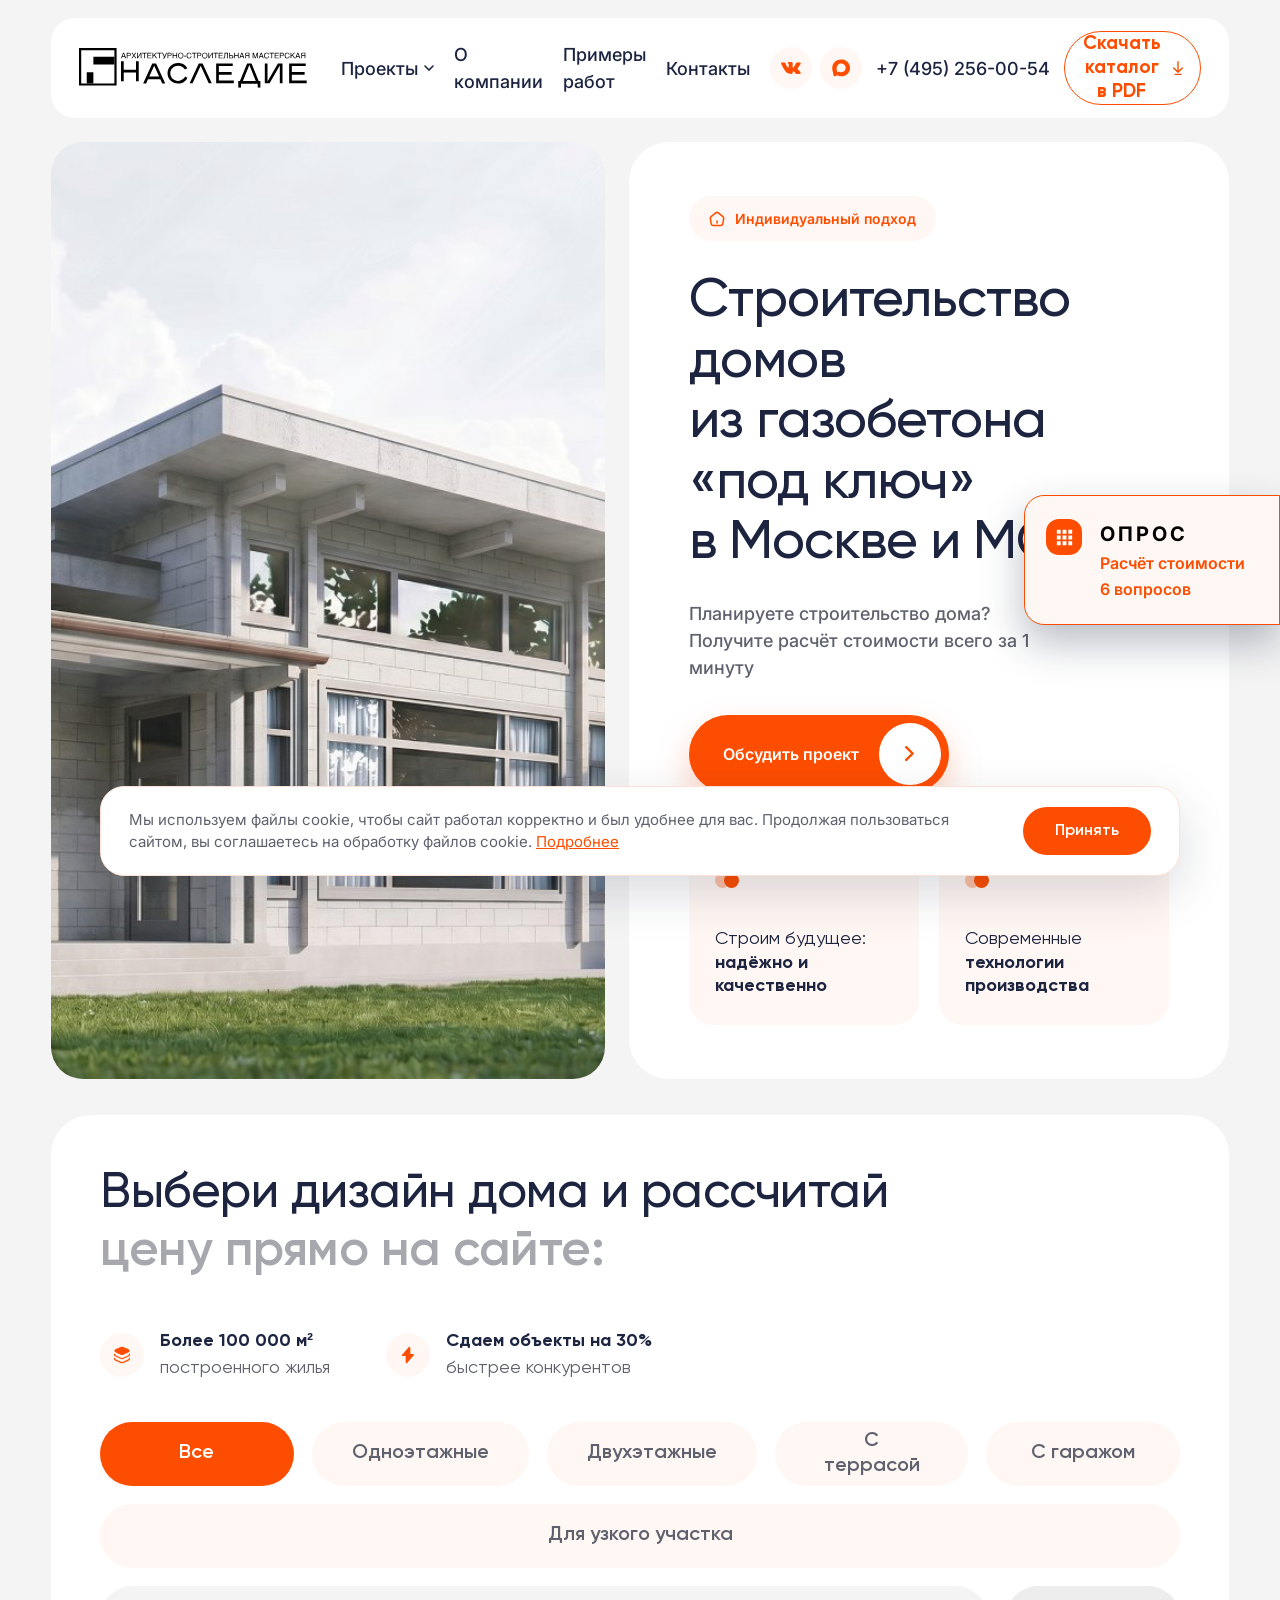
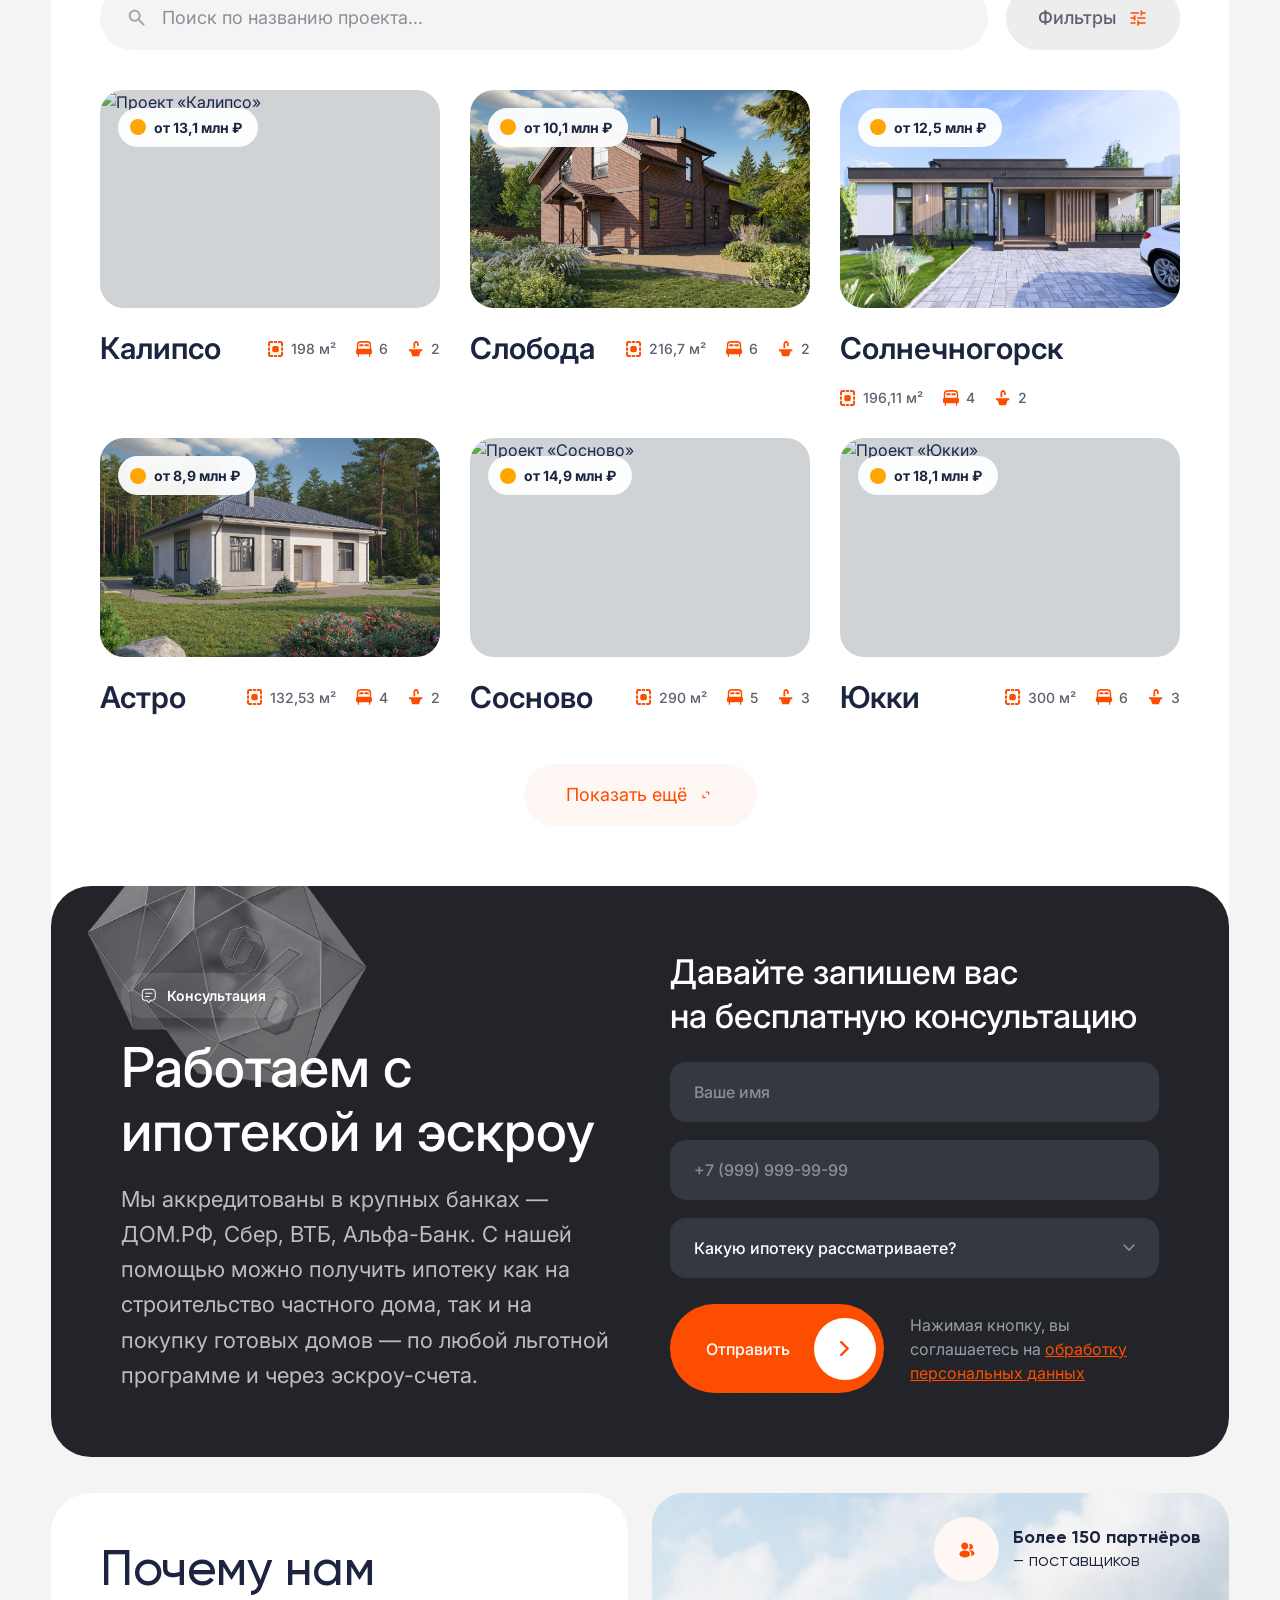
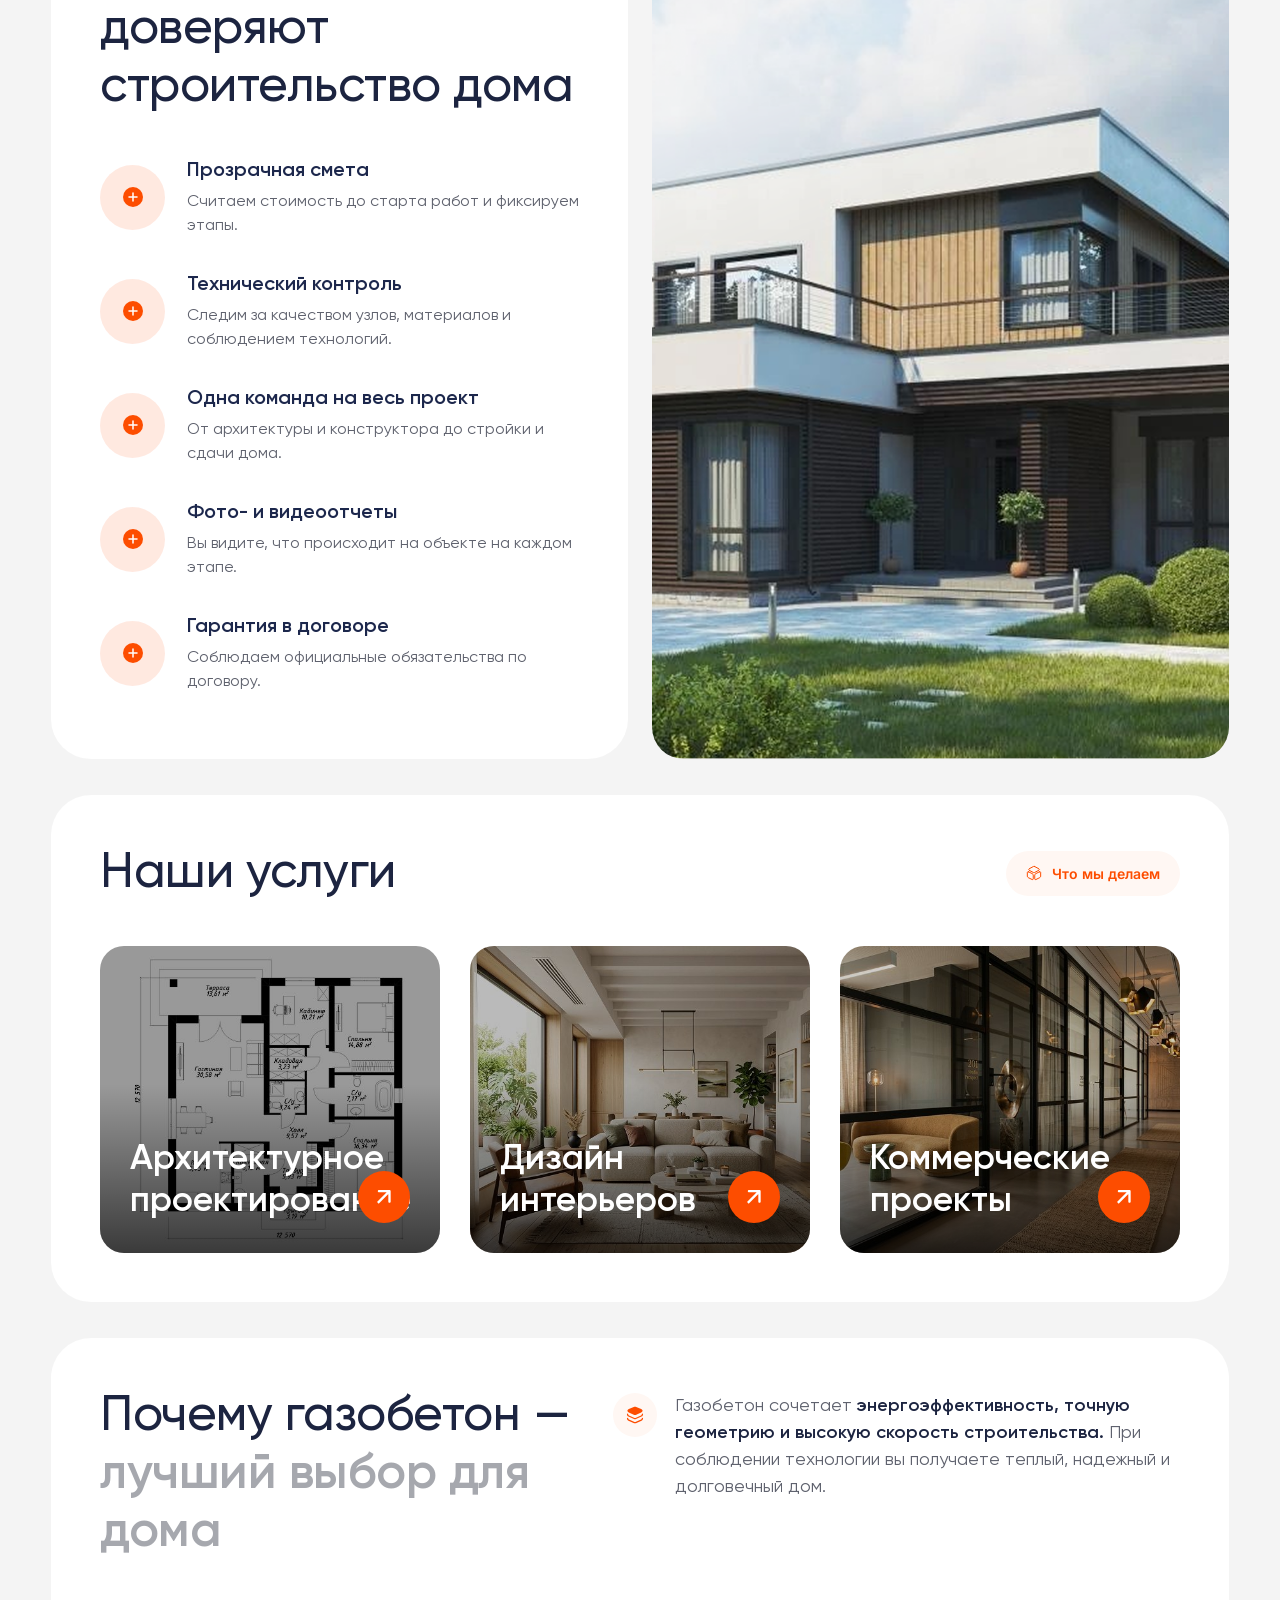
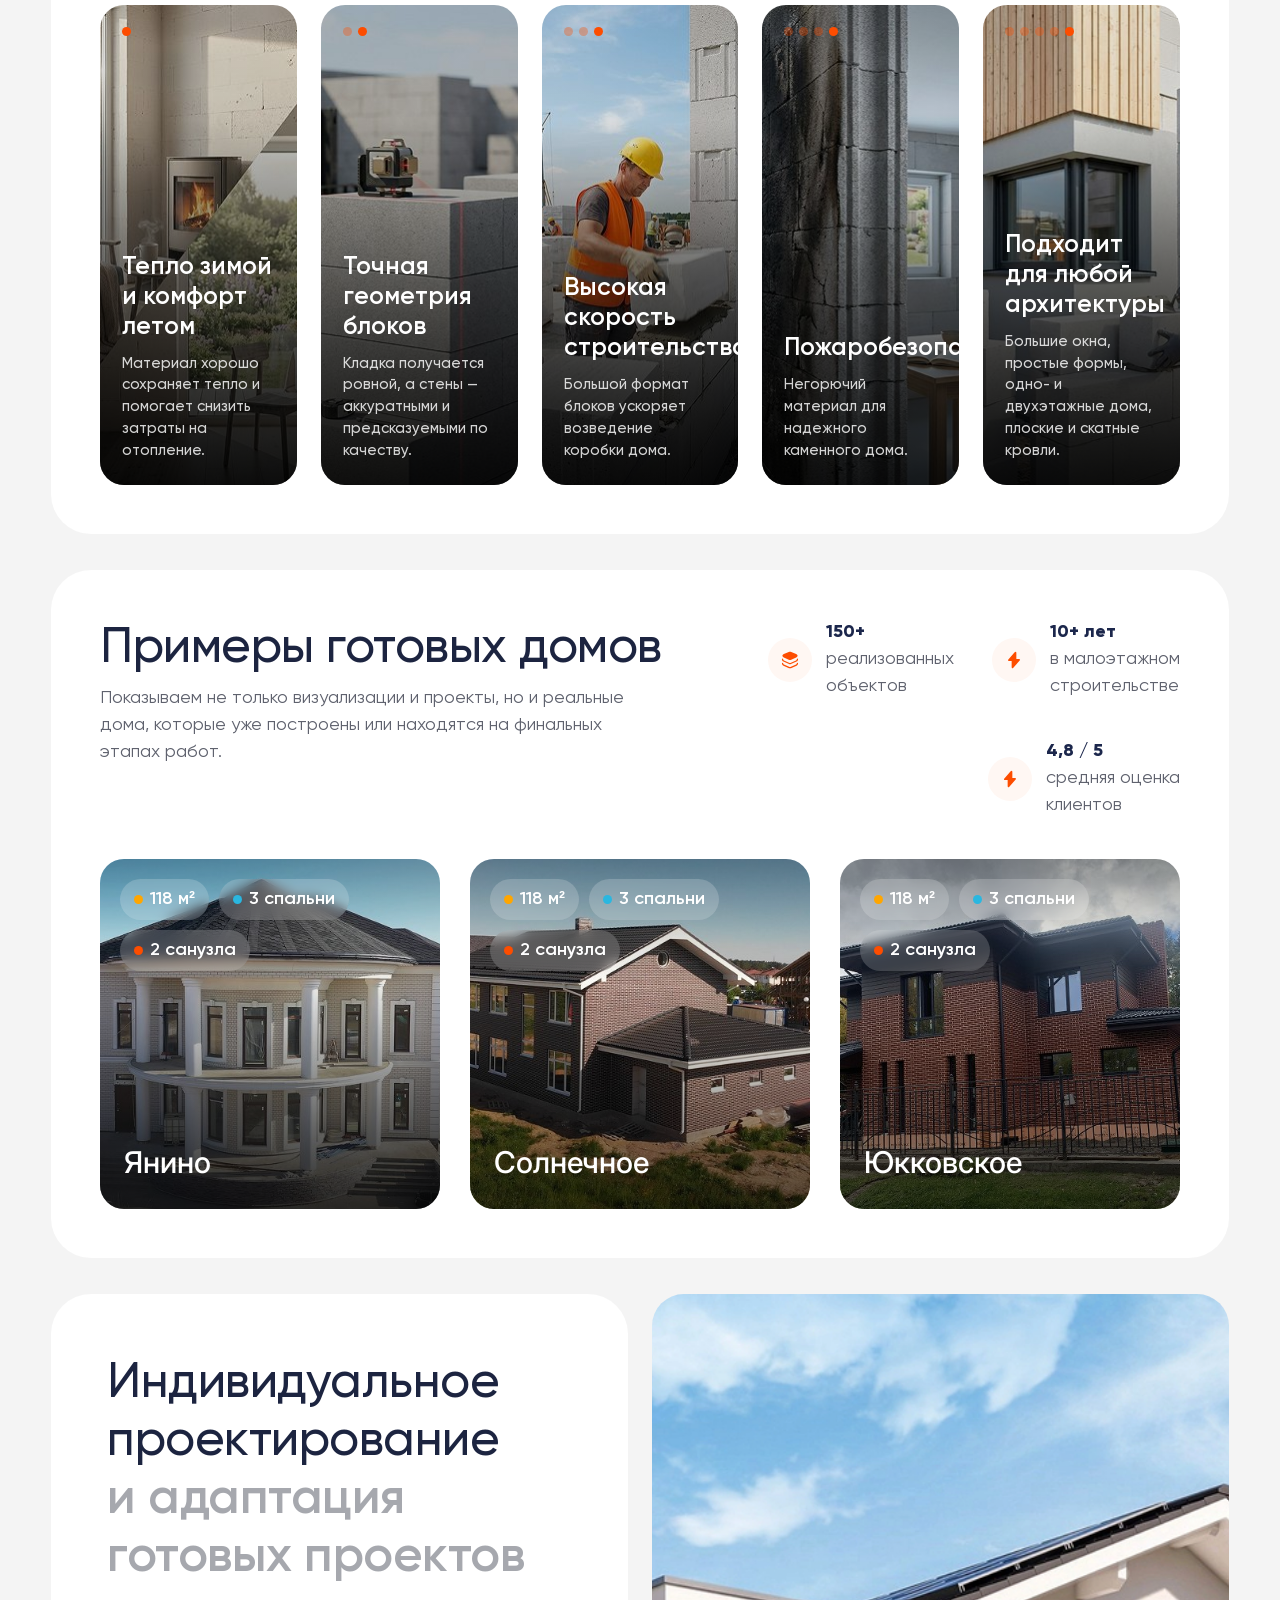
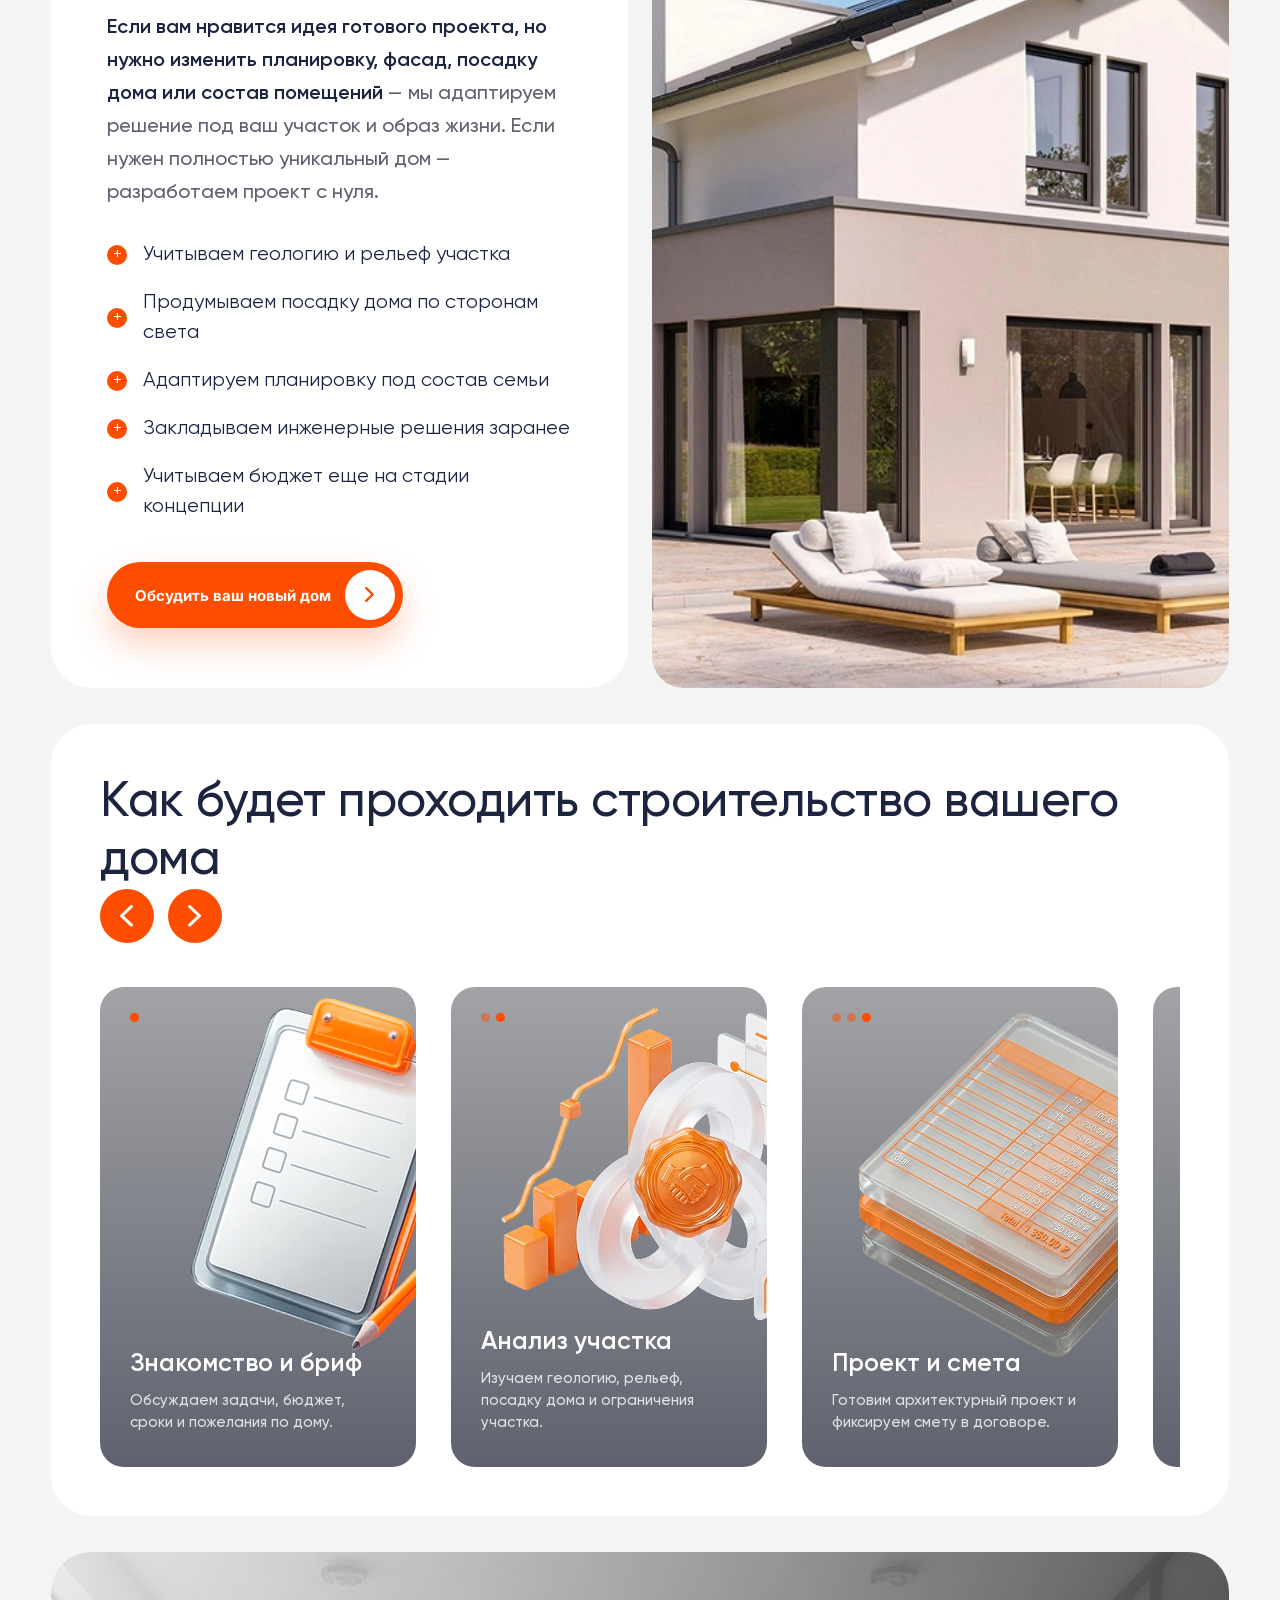
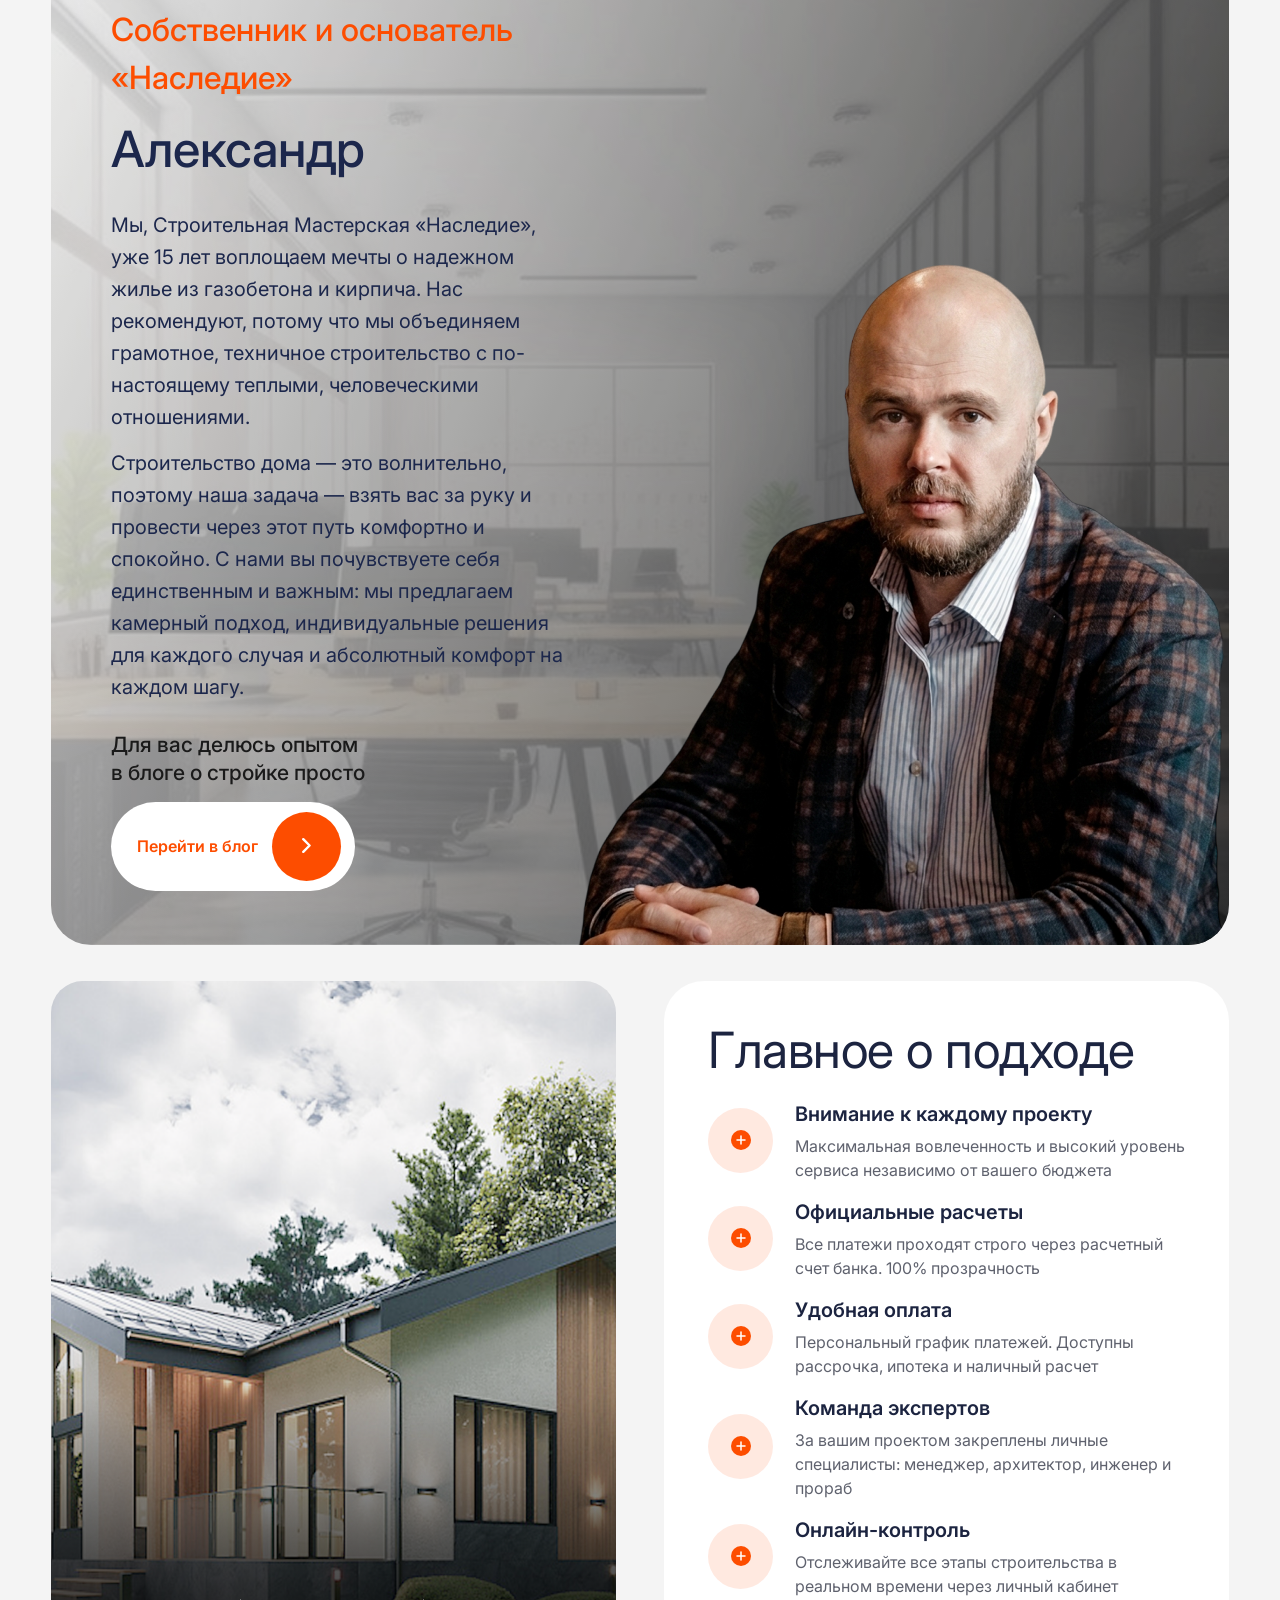
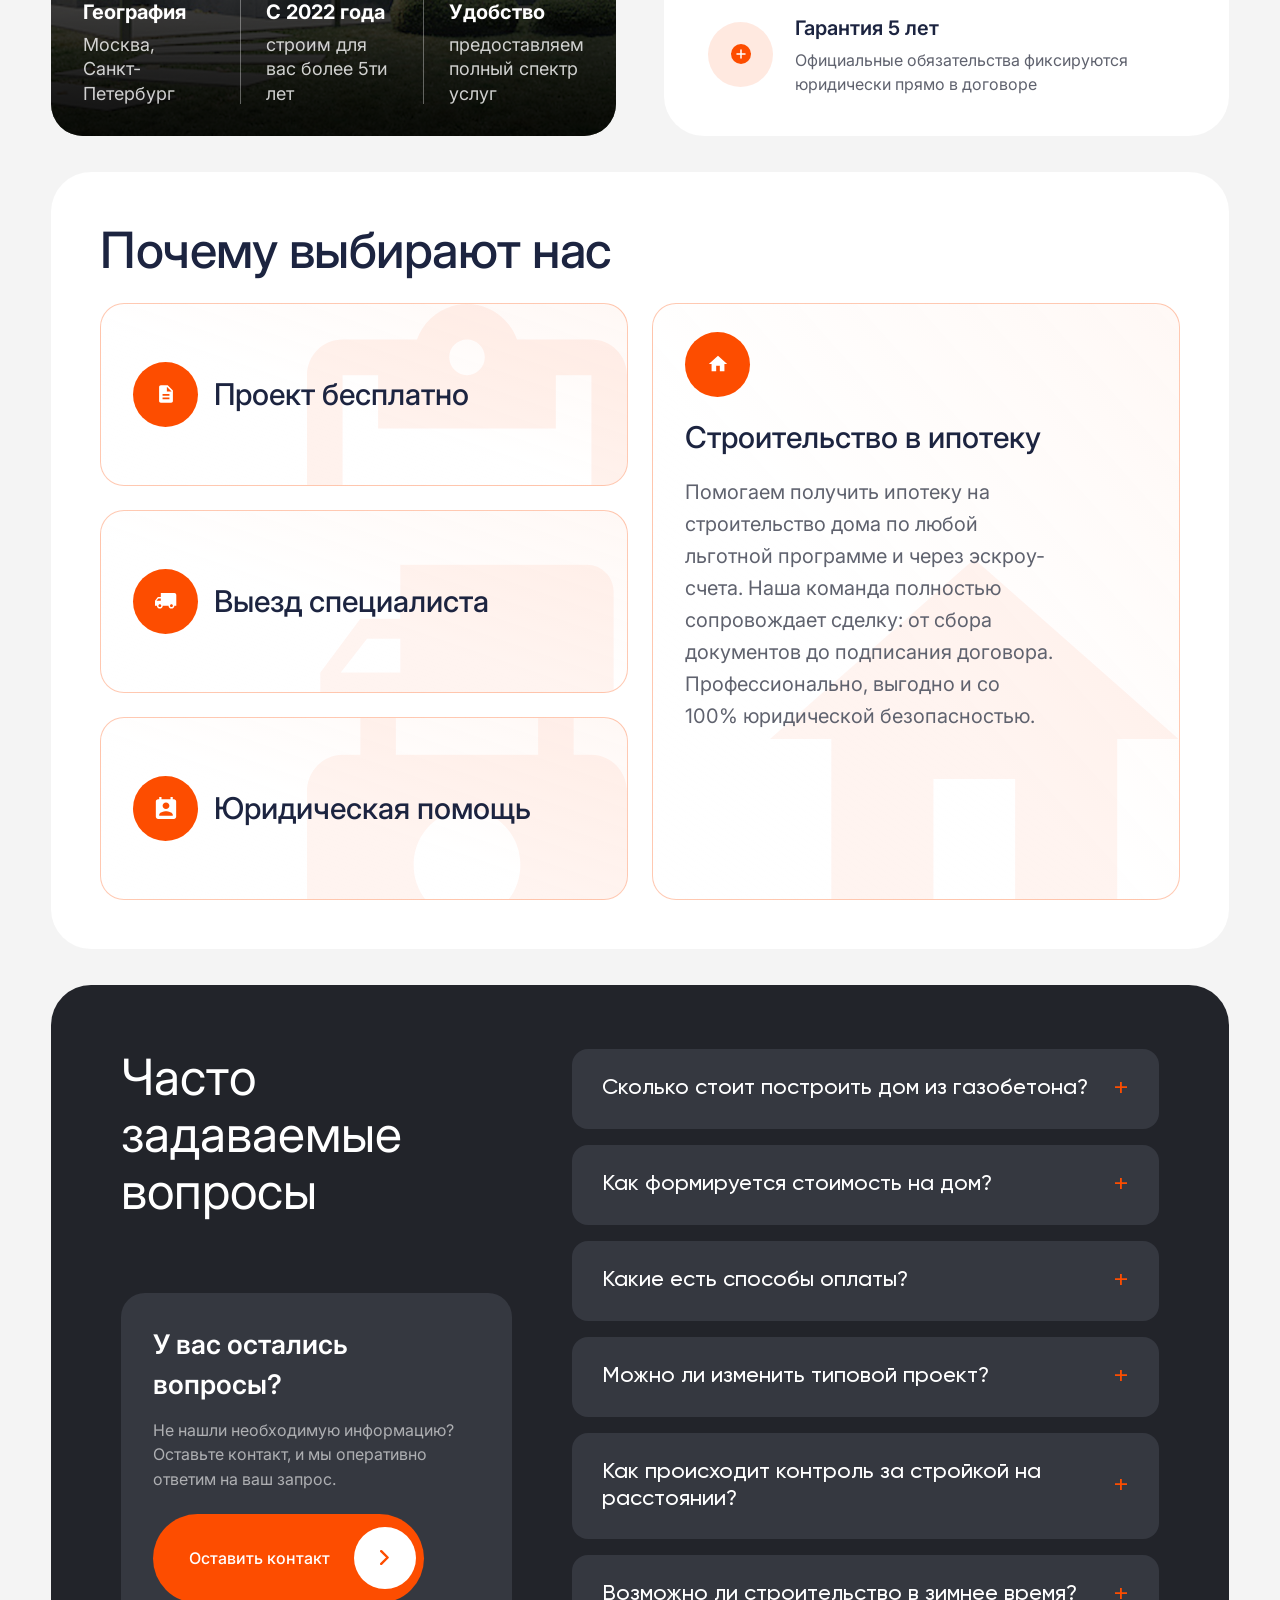
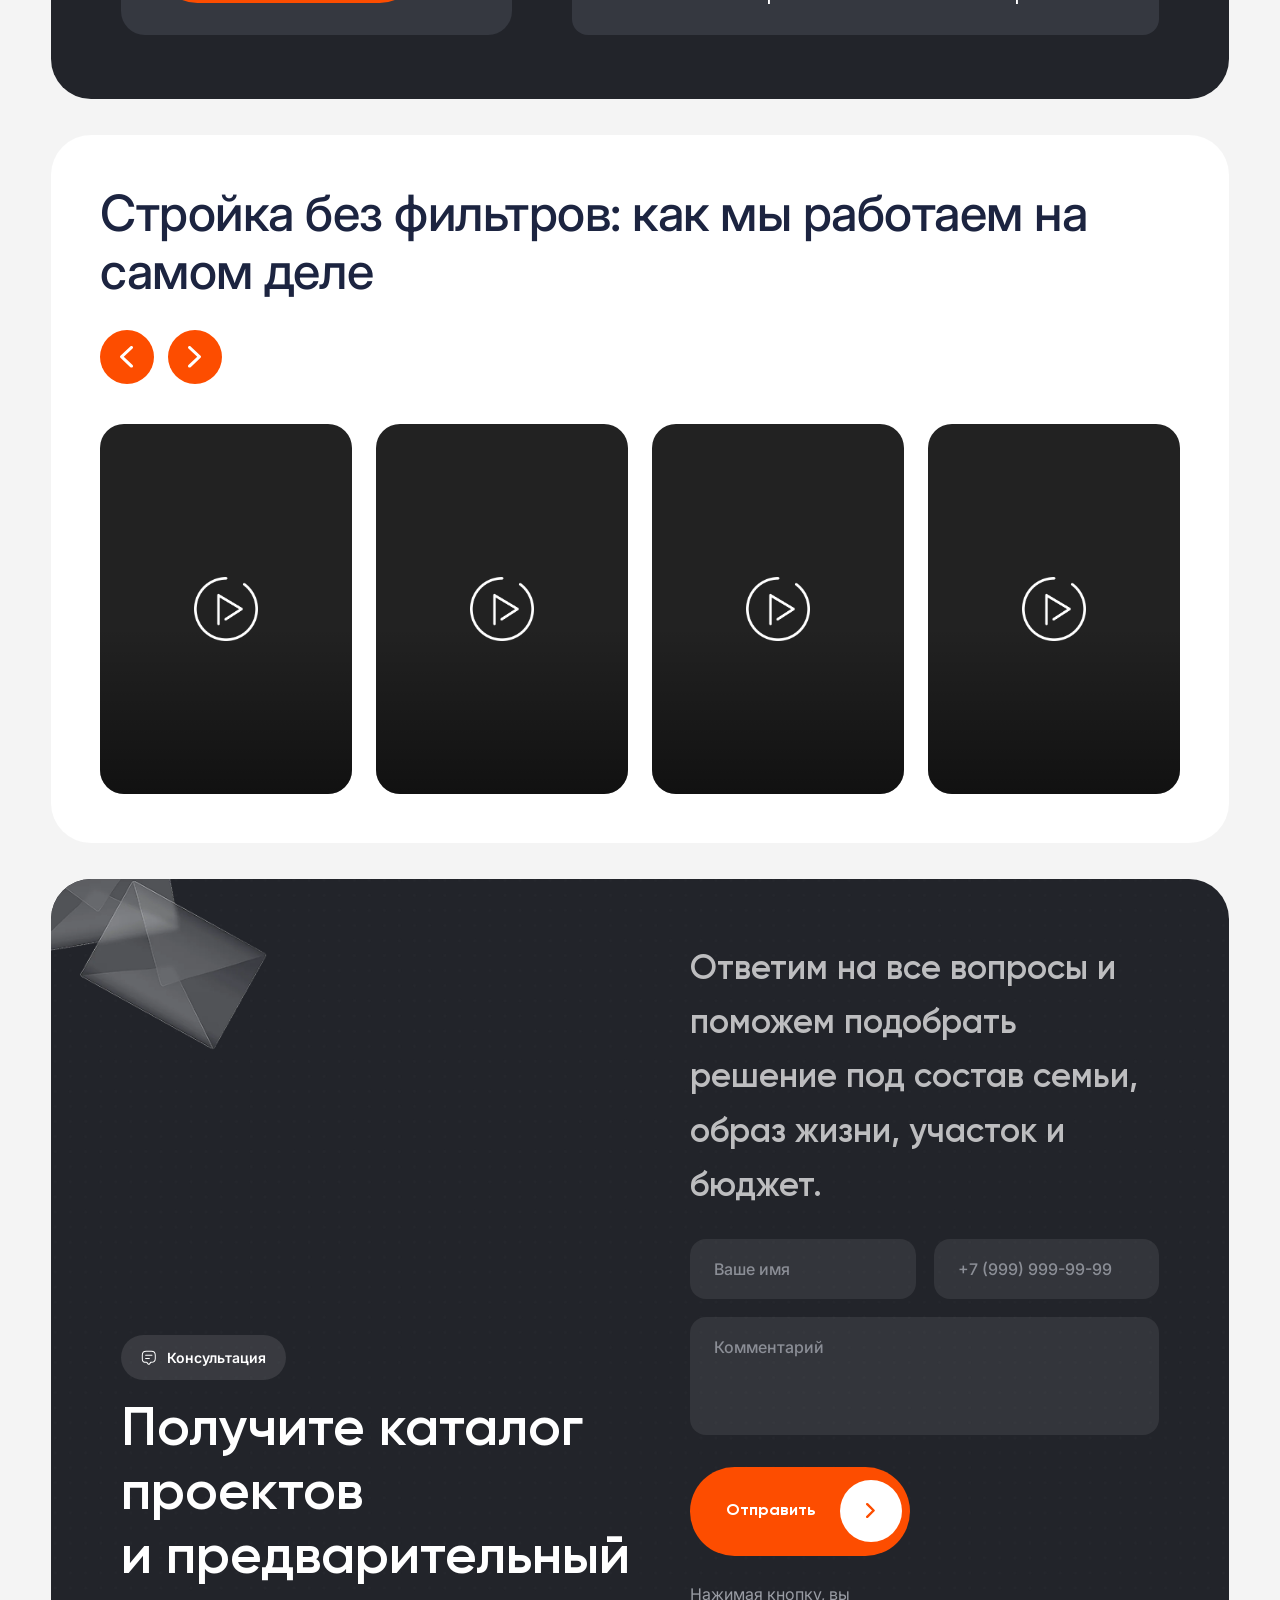
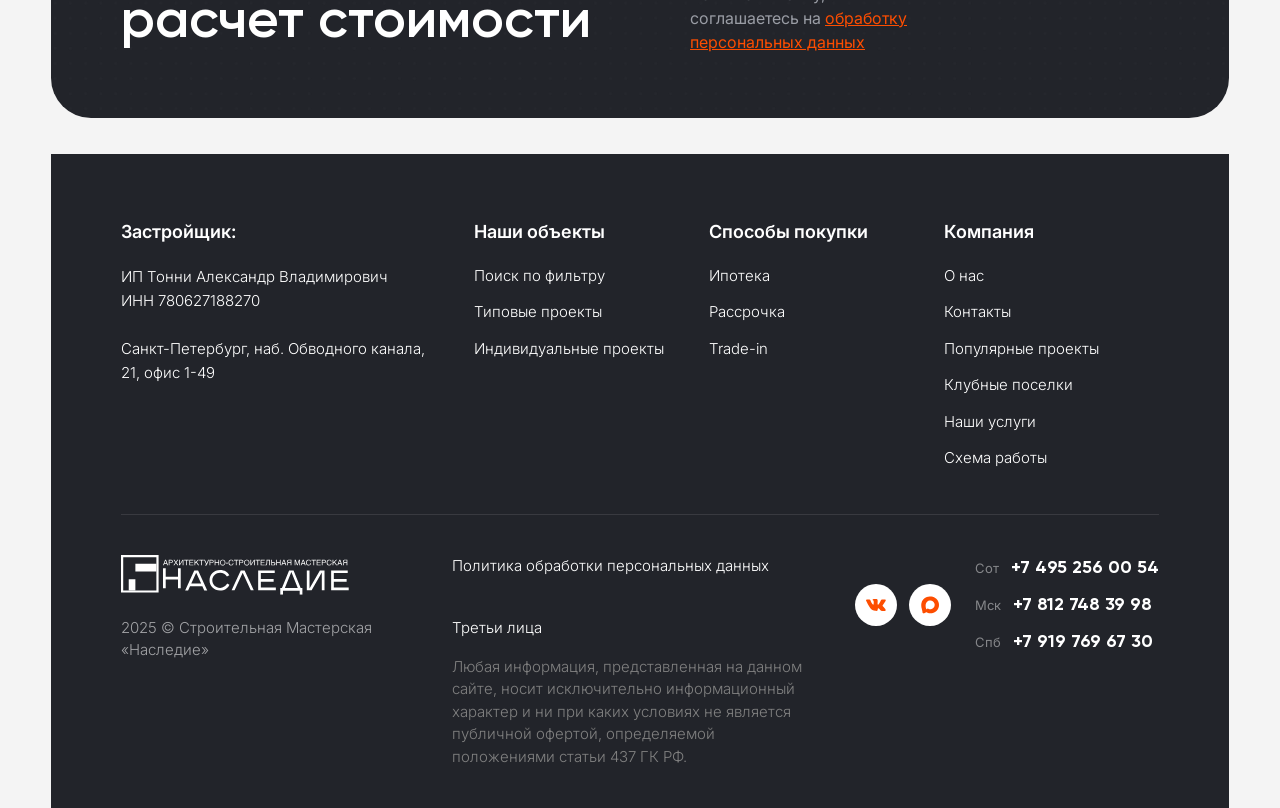
==== commit 1bf8aba7: "добавить куки" ====
--- a/project.html
+++ b/project.html
@@ -14,8 +14,8 @@
       href="https://fonts.googleapis.com/css2?family=Inter:wght@300;400;500;600;700&display=swap"
       rel="stylesheet"
     />
-    <link rel="stylesheet" href="css/styles.css?v=58" />
-    <link rel="stylesheet" href="css/project.css?v=23" />
+    <link rel="stylesheet" href="css/styles.css?v=65" />
+    <link rel="stylesheet" href="css/project.css?v=24" />
   </head>
   <body>
     <!-- ===================== ШАПКА ===================== -->
@@ -75,8 +75,8 @@
       <!-- ===================== ГАЛЕРЕЯ + КАРТОЧКА ПОКУПКИ ===================== -->
       <section class="project-top">
         <div class="gallery">
-          <div class="gallery__main">
-            <img src="img/projects/mesto.jpg" alt="Проект дома «Калипсо»" />
+          <div class="gallery__main is-skeleton">
+            <img alt="" />
             <button class="gallery__nav gallery__nav--prev" aria-label="Назад">
               <svg viewBox="0 0 22 22" fill="none">
                 <path
@@ -102,24 +102,12 @@
           </div>
           <div class="gallery__thumbs-wrap">
             <div class="gallery__thumbs">
-              <div class="gallery__thumb is-active">
-                <img src="img/projects/mesto.jpg" alt="Вид 1" />
-              </div>
-              <div class="gallery__thumb">
-                <img src="img/projects/kalipso.jpg" alt="Вид 2" />
-              </div>
-              <div class="gallery__thumb">
-                <img src="img/projects/istra.jpg" alt="Вид 3" />
-              </div>
-              <div class="gallery__thumb">
-                <img src="img/projects/solnechnogorsk.jpg" alt="Вид 4" />
-              </div>
-              <div class="gallery__thumb">
-                <img src="img/projects/sloboda.jpg" alt="Вид 5" />
-              </div>
-              <div class="gallery__thumb">
-                <img src="img/projects/mansion.jpg" alt="Вид 6" />
-              </div>
+              <div class="gallery__thumb is-skeleton"></div>
+              <div class="gallery__thumb is-skeleton"></div>
+              <div class="gallery__thumb is-skeleton"></div>
+              <div class="gallery__thumb is-skeleton"></div>
+              <div class="gallery__thumb is-skeleton"></div>
+              <div class="gallery__thumb is-skeleton"></div>
             </div>
           </div>
         </div>
@@ -645,8 +633,8 @@
       </div>
     </div>
 
-    <script src="js/houses-data.js?v=7"></script>
-    <script src="js/main.js?v=13"></script>
-    <script src="js/project.js?v=11"></script>
+    <script src="js/houses-data.js?v=8"></script>
+    <script src="js/main.js?v=18"></script>
+    <script src="js/project.js?v=13"></script>
   </body>
 </html>
--- a/css/styles.css
+++ b/css/styles.css
@@ -2412,7 +2412,7 @@
 
 .modal__title {
   font-family: "Gilroy", sans-serif;
-  font-size: 55px;
+  font-size: 28px;
   font-weight: 800;
   margin-bottom: 10px;
 }
@@ -4400,9 +4400,37 @@
 
   
 
+  .quiz-fab {
+    gap: 9px;
+    padding: 10px 14px 10px 10px;
+    border-radius: 16px 0 0 16px;
+    box-shadow: 0 10px 26px rgba(28, 36, 64, 0.28);
+  }
+
   .quiz-fab__icon {
-    width: 42px;
-    height: 42px;
+    width: 32px;
+    height: 32px;
+    border-radius: 9px;
+  }
+
+  .quiz-fab__icon svg,
+  .quiz-fab__icon img {
+    width: 18px;
+    height: 18px;
+  }
+
+  .quiz-fab__label {
+    font-size: 12px;
+    letter-spacing: 0.1em;
+  }
+
+  .quiz-fab__title {
+    font-size: 11px;
+  }
+
+  /* свайпом вправо прячется, торчит иконка */
+  .quiz-fab.is-collapsed {
+    transform: translateX(calc(100% - 48px));
   }
 }
 /* ---------- Квиз как отдельная страница (/quiz) ---------- */
@@ -4430,3 +4458,80 @@
     padding: 28px 0px;
   }
 }
+
+/* =====================================================================
+   Уведомление об использовании cookies
+   ===================================================================== */
+.cookie-banner {
+  position: fixed;
+  left: 24px;
+  right: 24px;
+  bottom: 24px;
+  z-index: 1000;
+  margin: 0 auto;
+  max-width: 1080px;
+  display: flex;
+  align-items: center;
+  gap: 24px;
+  padding: 20px 28px;
+  background: var(--white);
+  border: 1px solid var(--orange-soft-2);
+  border-radius: var(--radius-md);
+  box-shadow: 0 18px 48px rgba(28, 36, 64, 0.16);
+  transform: translateY(140%);
+  opacity: 0;
+  transition: transform 0.4s ease, opacity 0.4s ease;
+}
+
+.cookie-banner.is-visible {
+  transform: translateY(0);
+  opacity: 1;
+}
+
+.cookie-banner__text {
+  margin: 0;
+  font-family: "Inter", sans-serif;
+  font-size: 15px;
+  line-height: 1.5;
+  color: var(--gray);
+}
+
+.cookie-banner__text a {
+  color: var(--orange);
+  text-decoration: underline;
+}
+
+.cookie-banner__btn {
+  flex: none;
+  cursor: pointer;
+  border: none;
+  white-space: nowrap;
+  padding: 14px 32px;
+  border-radius: var(--radius-pill);
+  background: var(--orange);
+  color: var(--white);
+  font-family: "Gilroy", sans-serif;
+  font-weight: 600;
+  font-size: 16px;
+  transition: background 0.2s ease;
+}
+
+.cookie-banner__btn:hover {
+  background: var(--orange-dark);
+}
+
+@media (max-width: 600px) {
+  .cookie-banner {
+    left: 12px;
+    right: 12px;
+    bottom: 12px;
+    flex-direction: column;
+    align-items: stretch;
+    gap: 16px;
+    padding: 18px 20px;
+  }
+
+  .cookie-banner__btn {
+    width: 100%;
+  }
+}
--- a/css/project.css
+++ b/css/project.css
@@ -128,6 +128,29 @@
 
 .gallery__thumb.is-active {
   border-color: var(--orange)
+}
+
+/* скелетон, пока грузятся фото */
+@keyframes gallery-skeleton {
+  0%   { background-position: 200% 0 }
+  100% { background-position: -200% 0 }
+}
+
+.gallery__main.is-skeleton,
+.gallery__thumb.is-skeleton {
+  background-image: linear-gradient(100deg, #e6e8ea 30%, #f1f2f4 50%, #e6e8ea 70%);
+  background-size: 200% 100%;
+  animation: gallery-skeleton 1.3s ease-in-out infinite
+}
+
+.gallery__main img,
+.gallery__thumb img {
+  transition: opacity .35s ease
+}
+
+.gallery__main.is-skeleton img,
+.gallery__thumb.is-skeleton img {
+  opacity: 0
 }
 
 /* ---------- Карточка покупки ---------- */
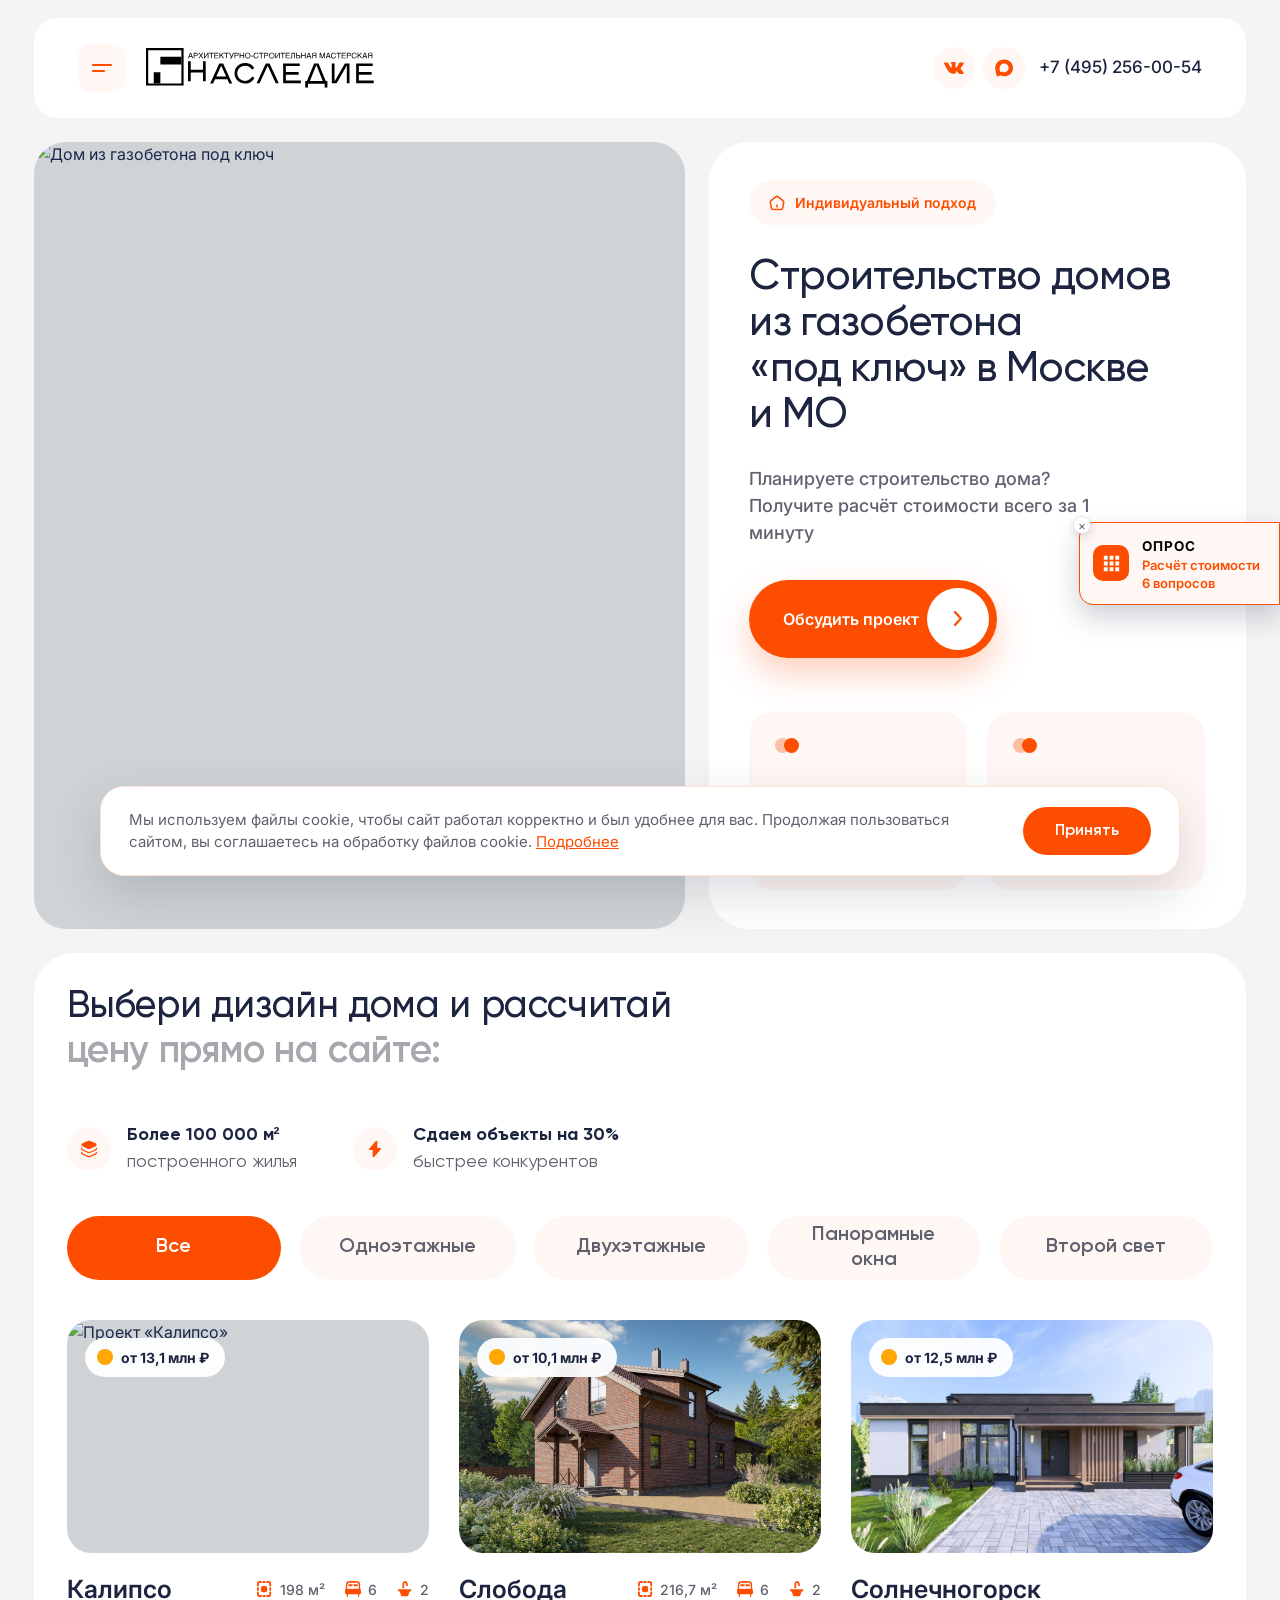
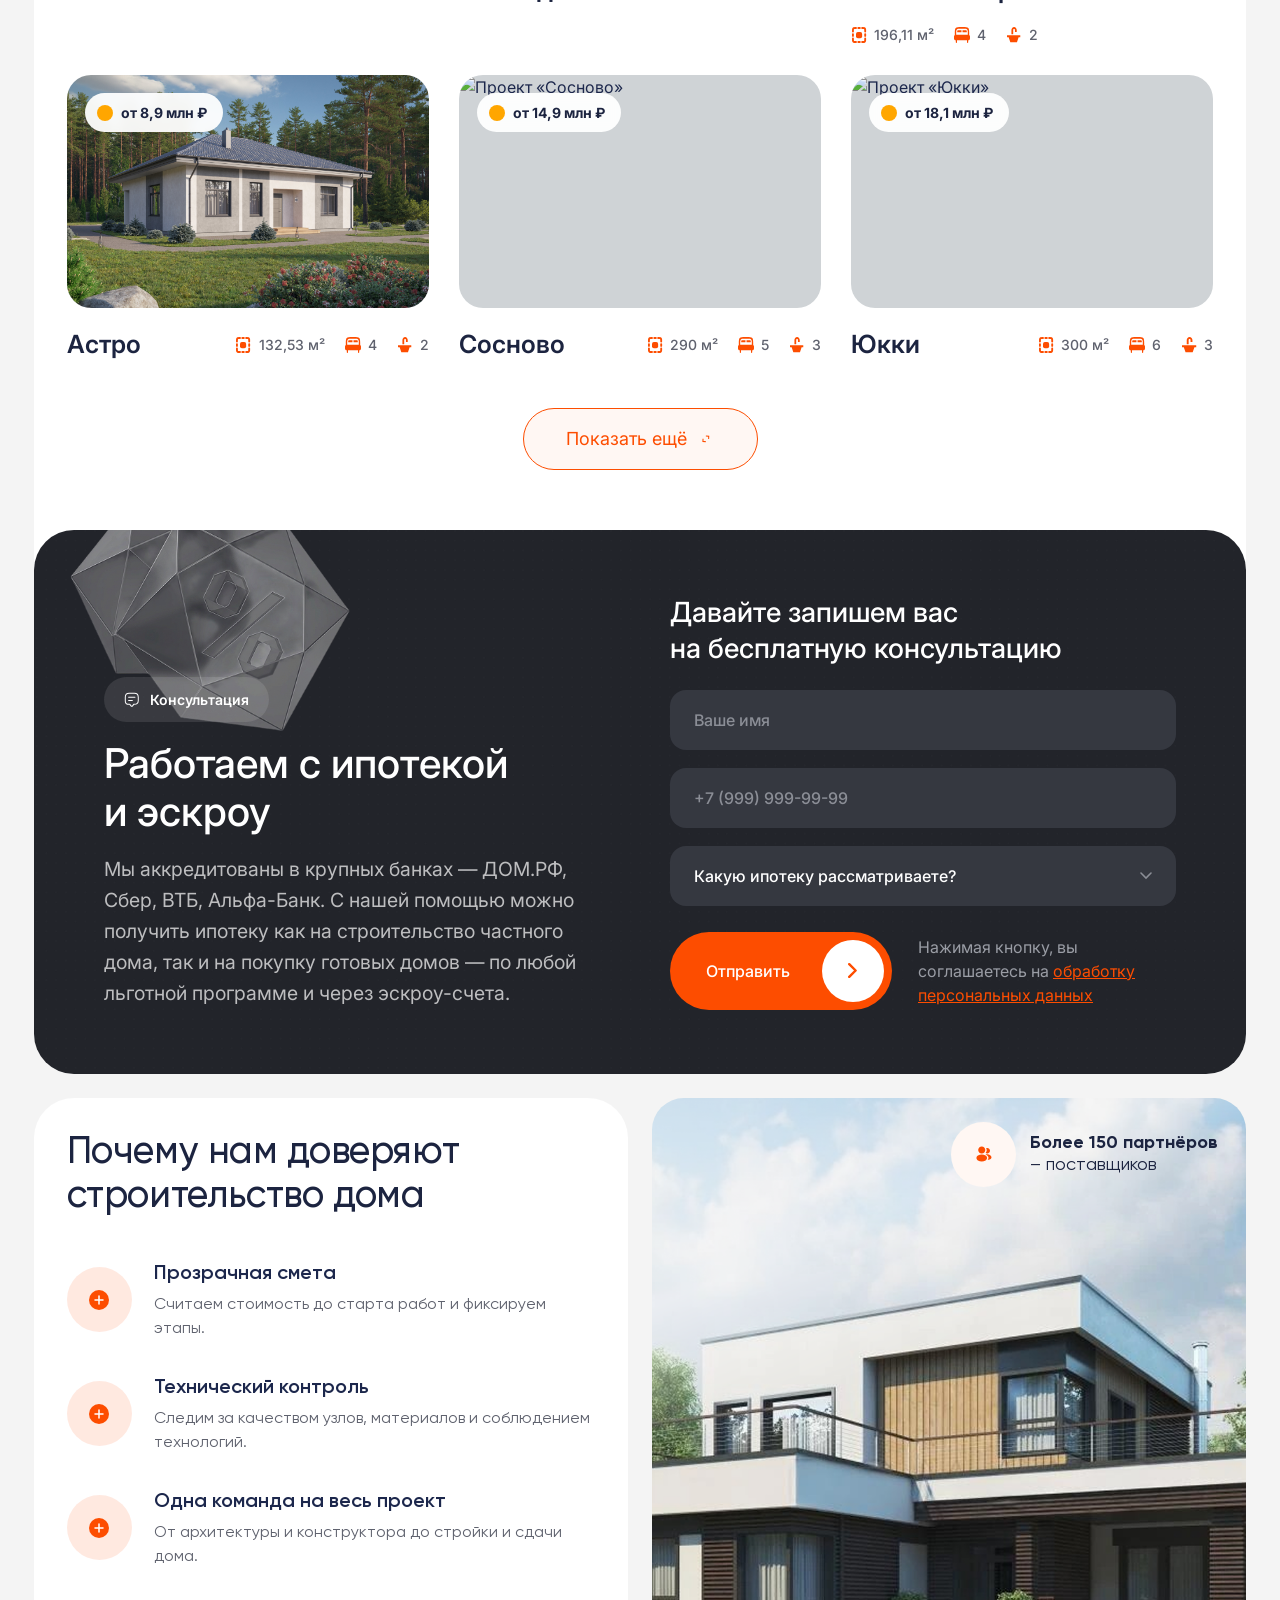
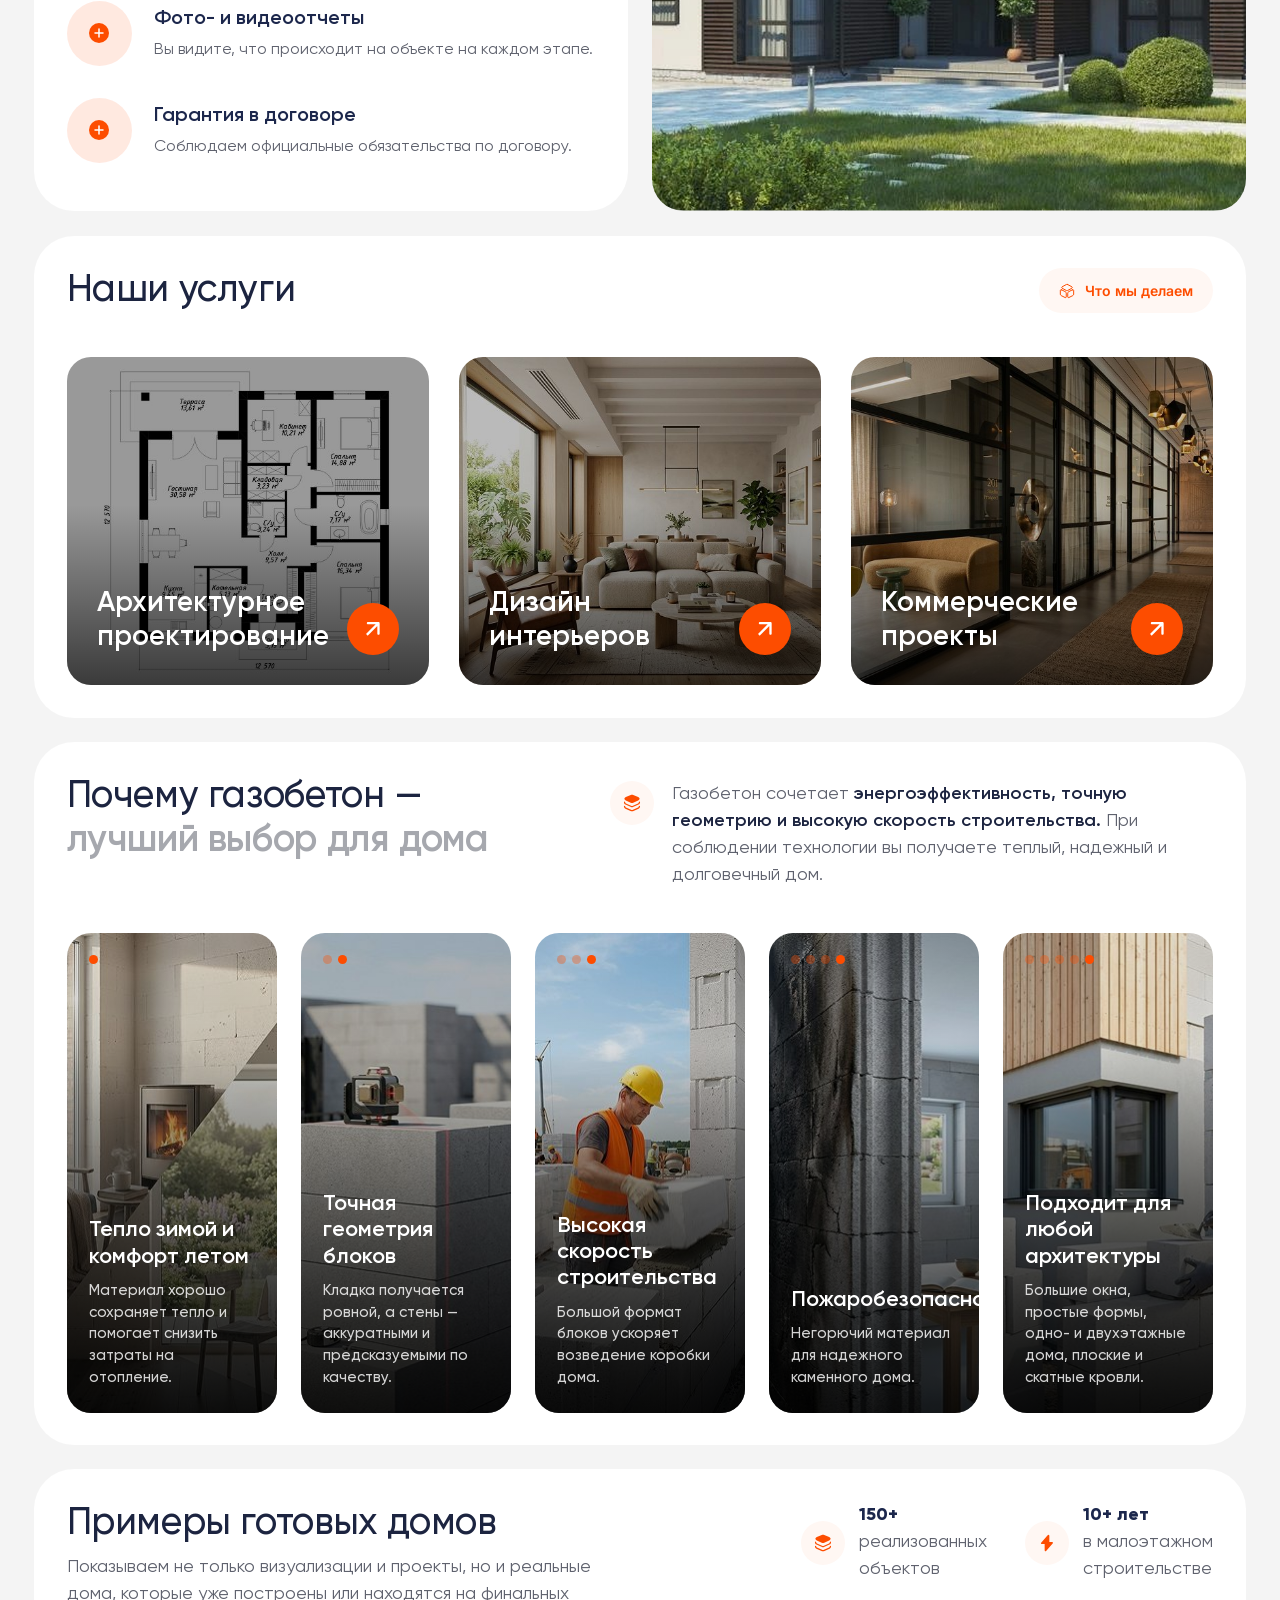
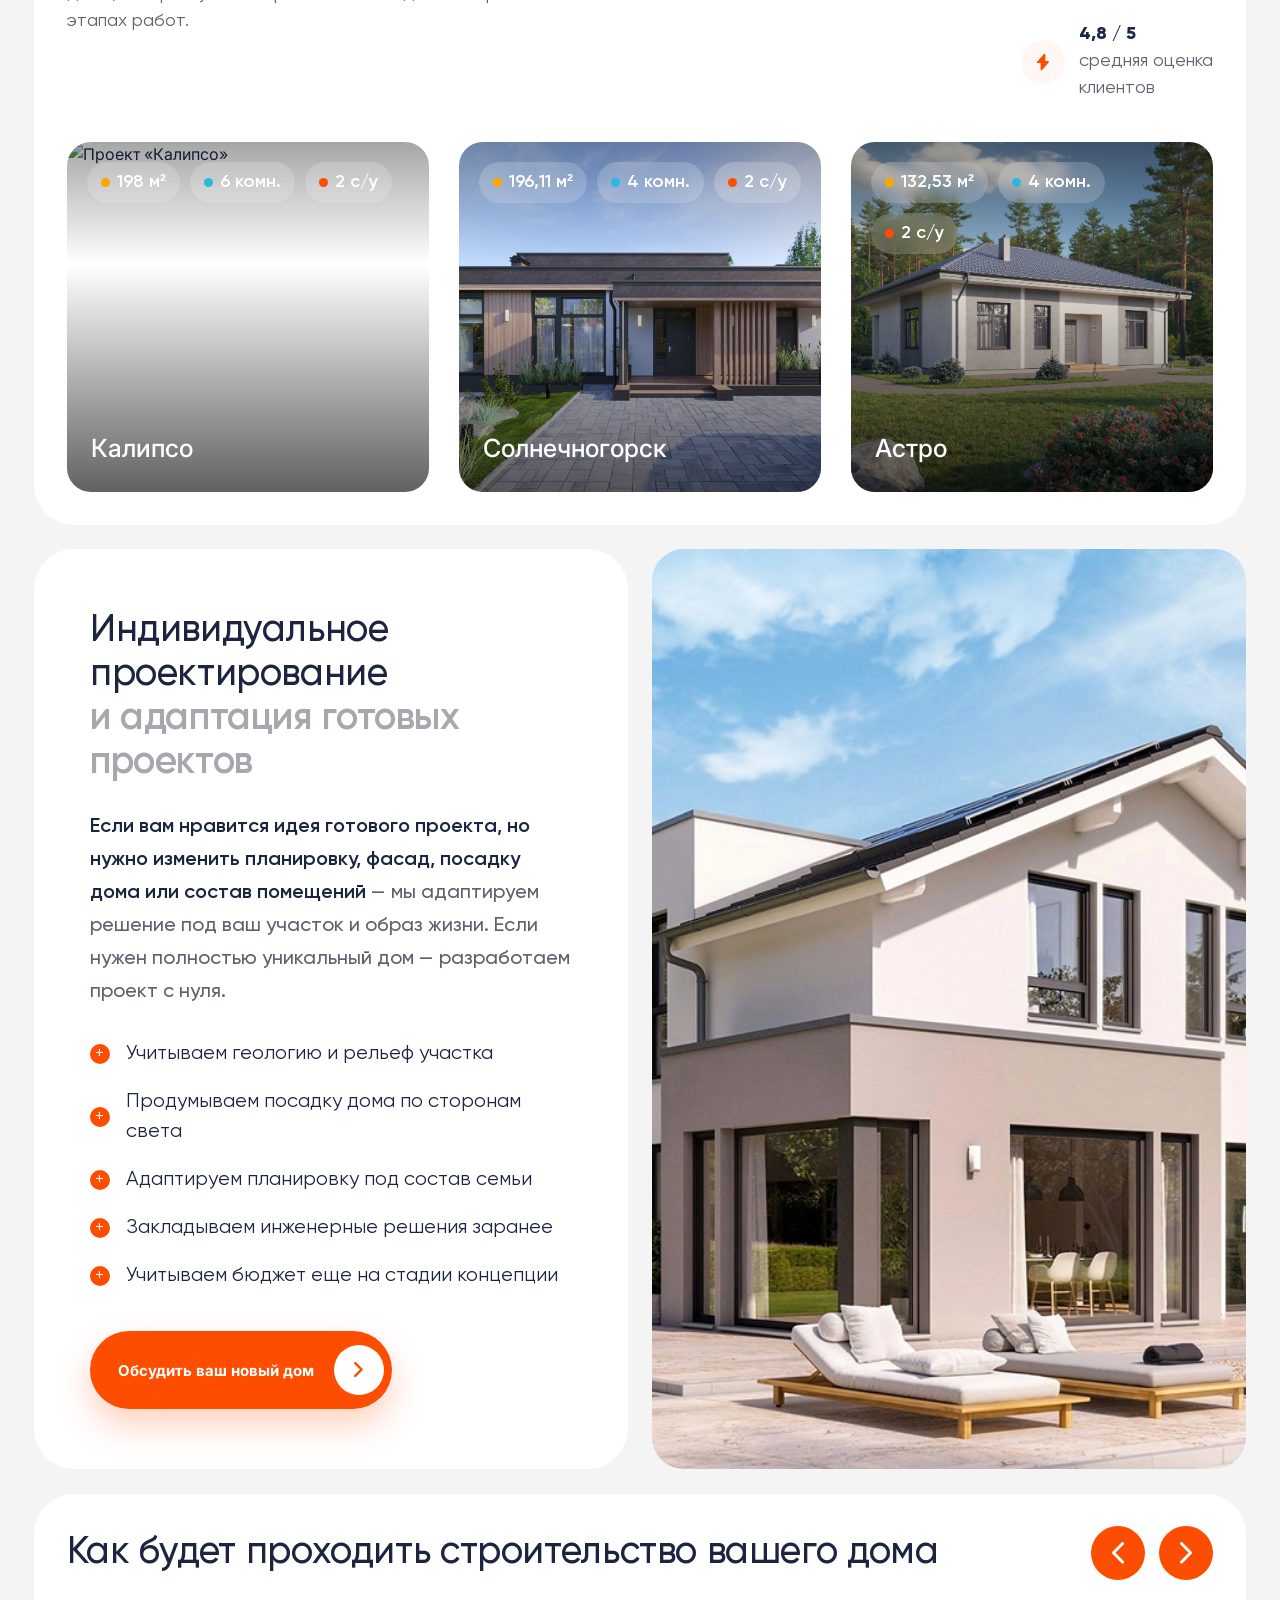
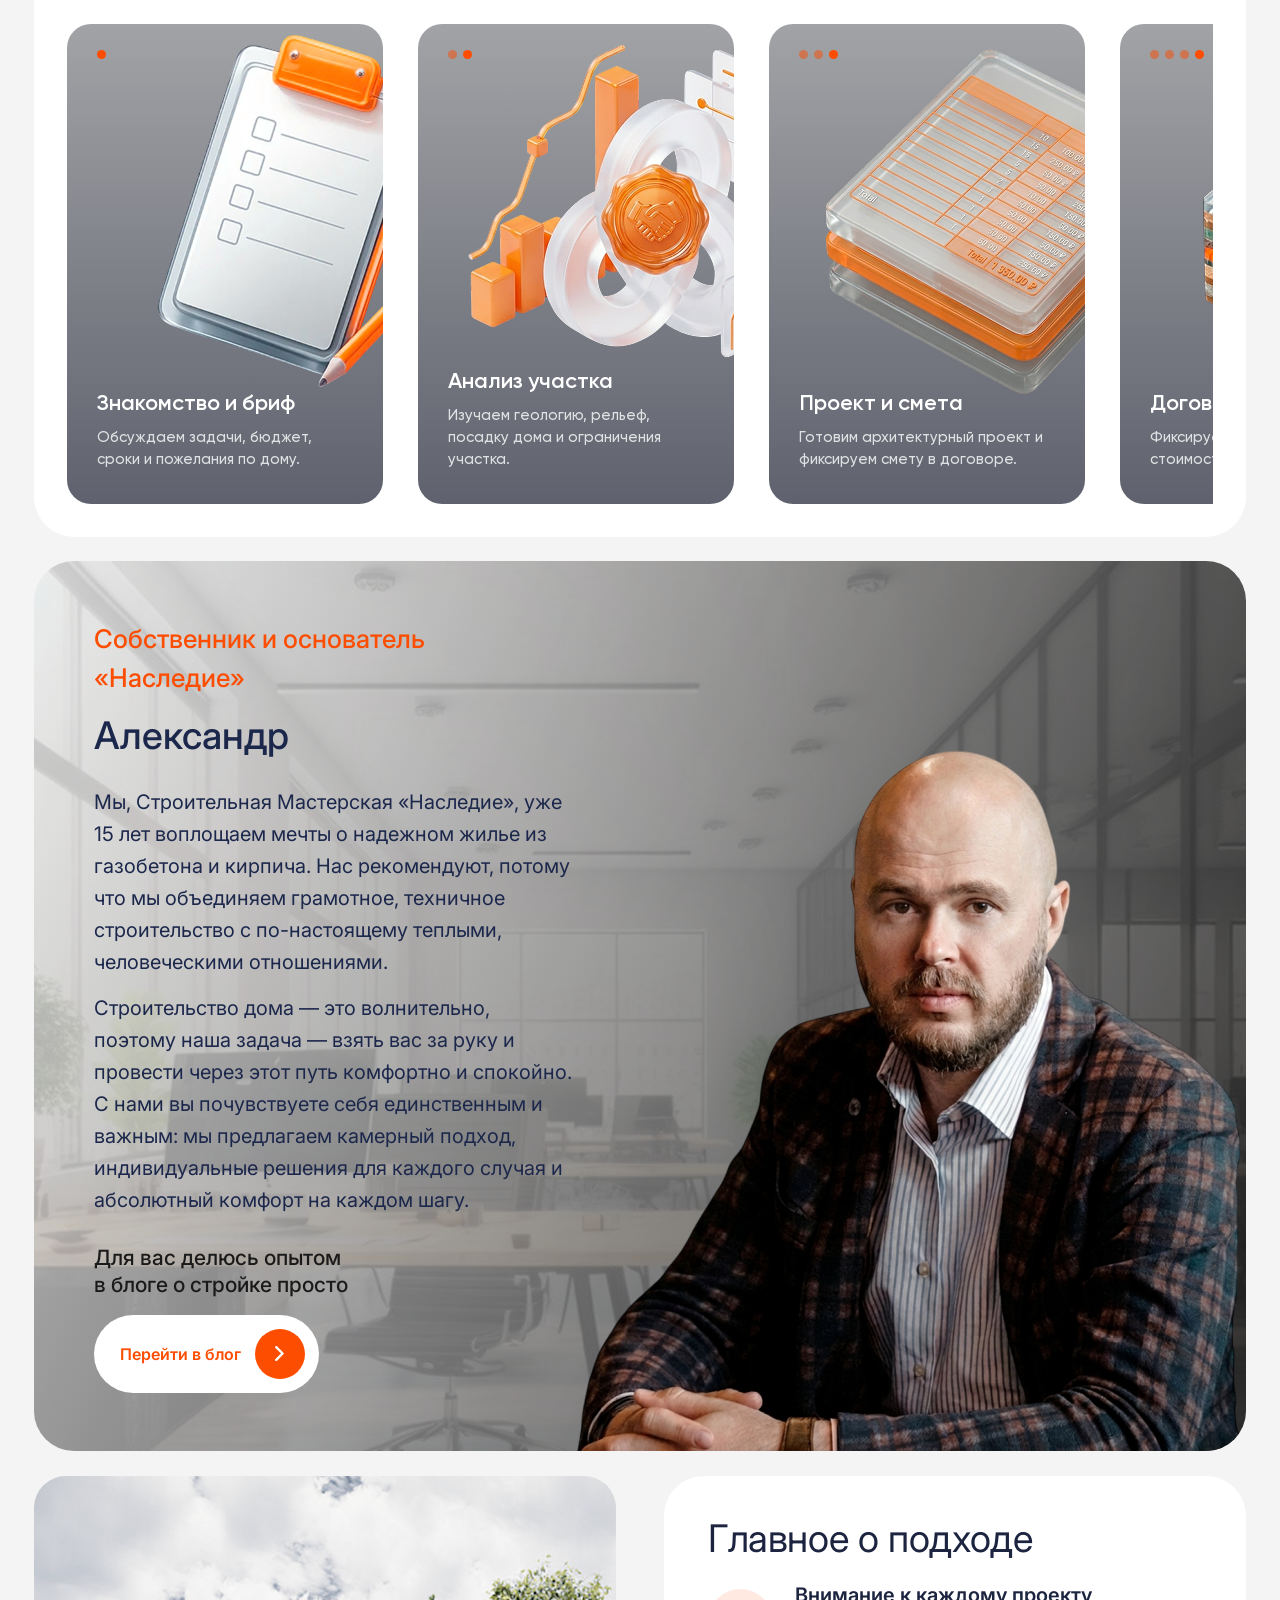
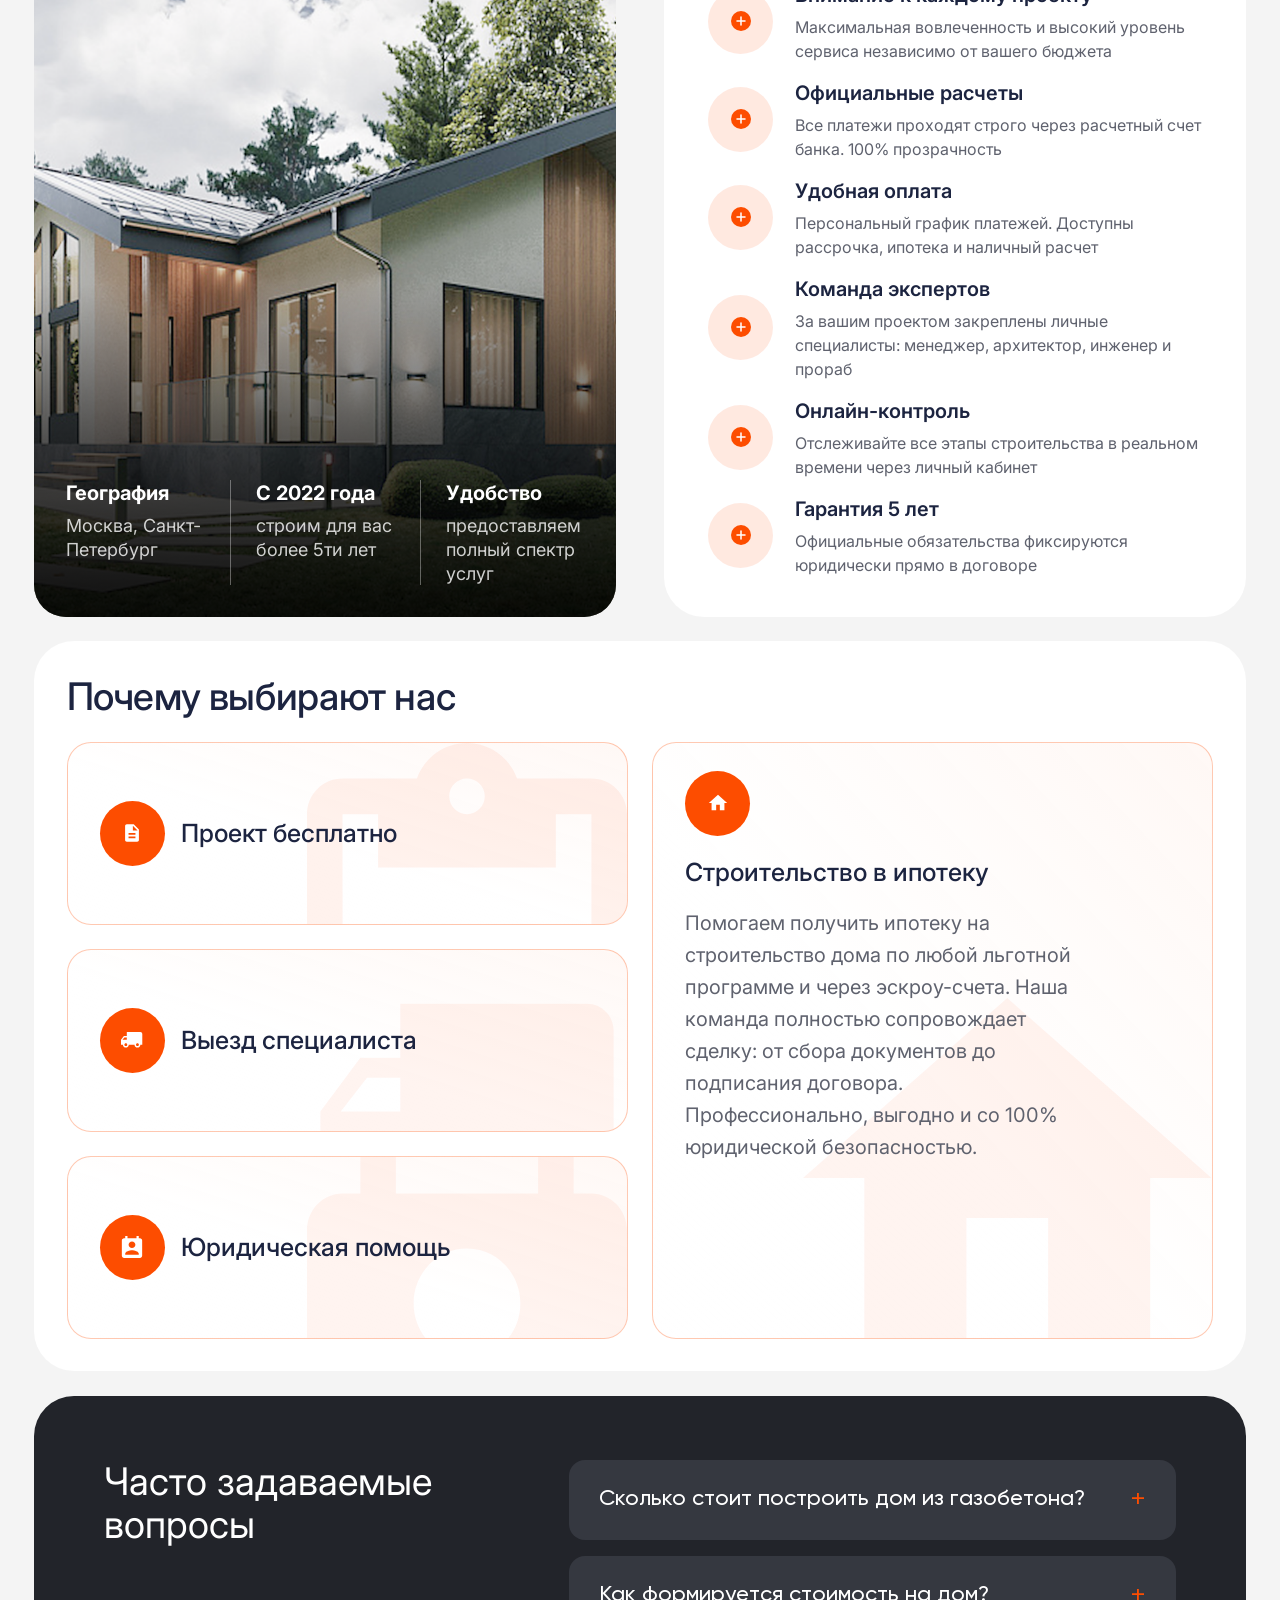
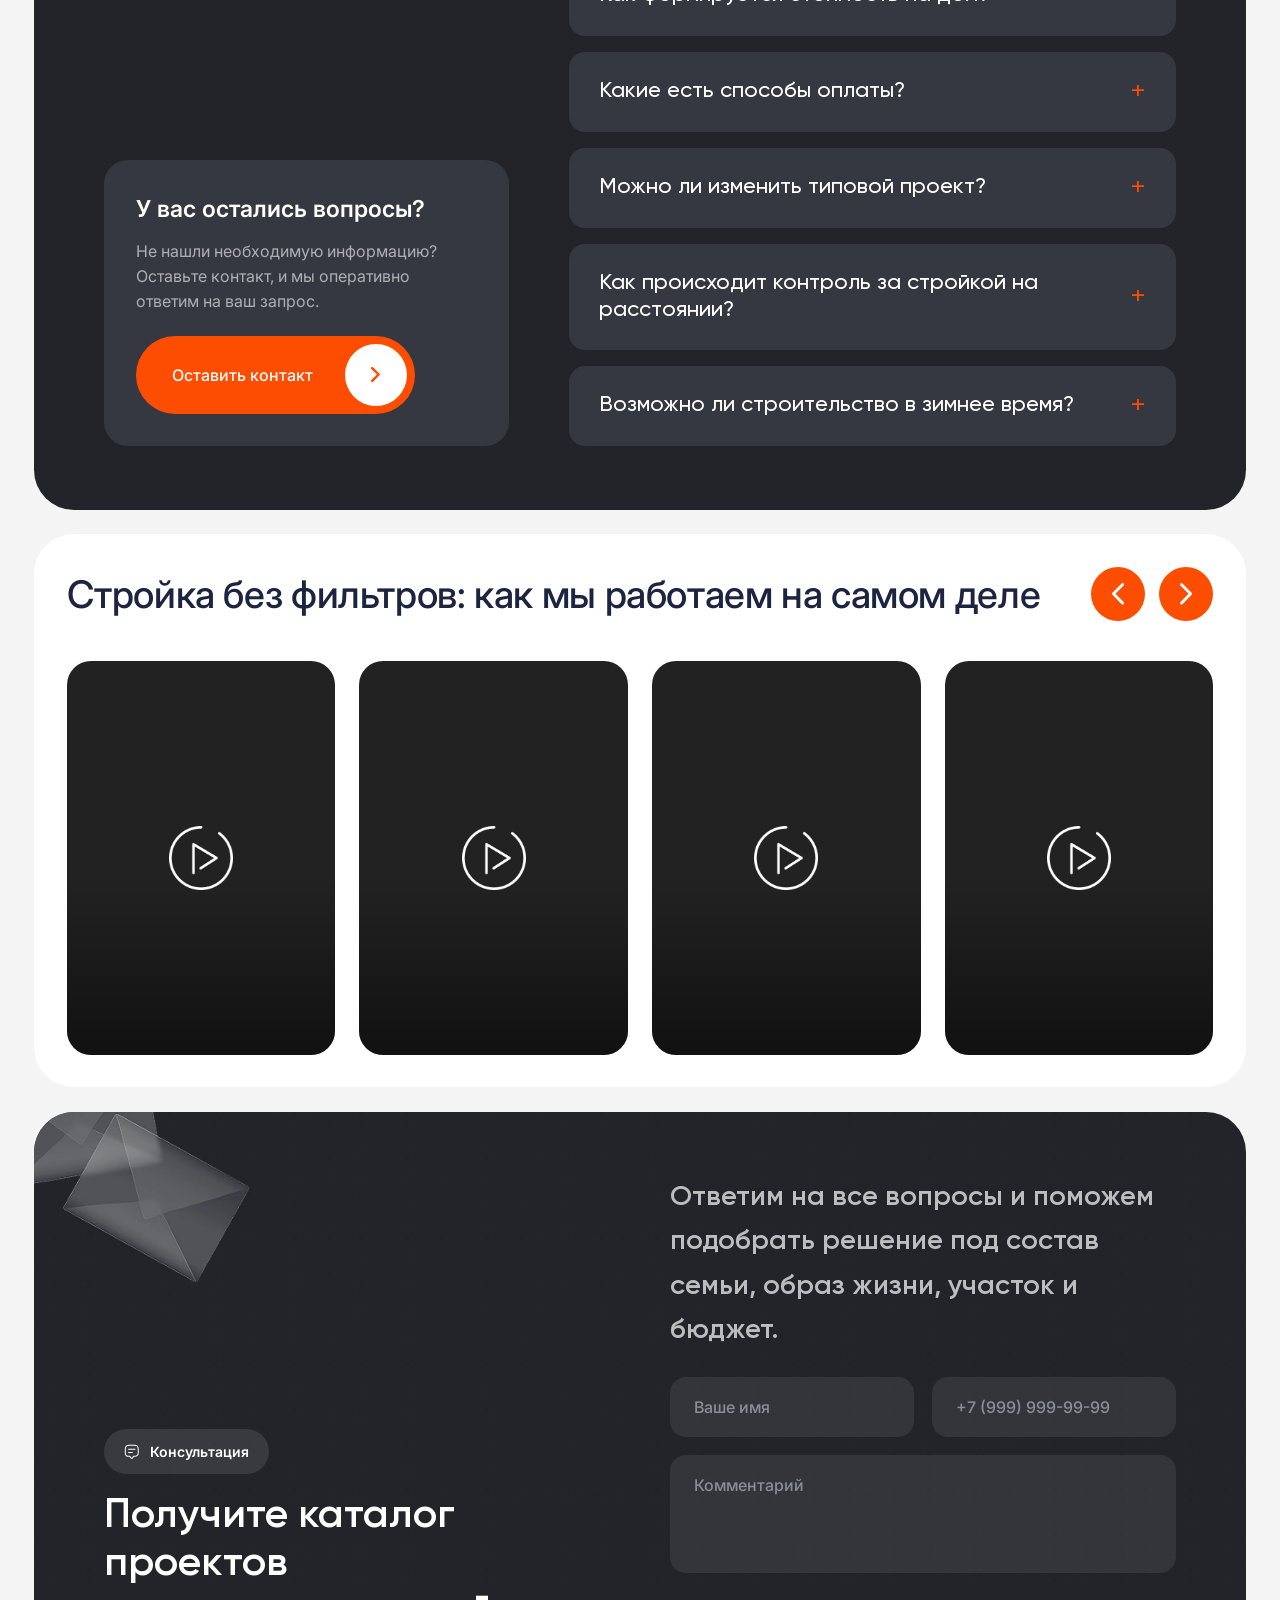
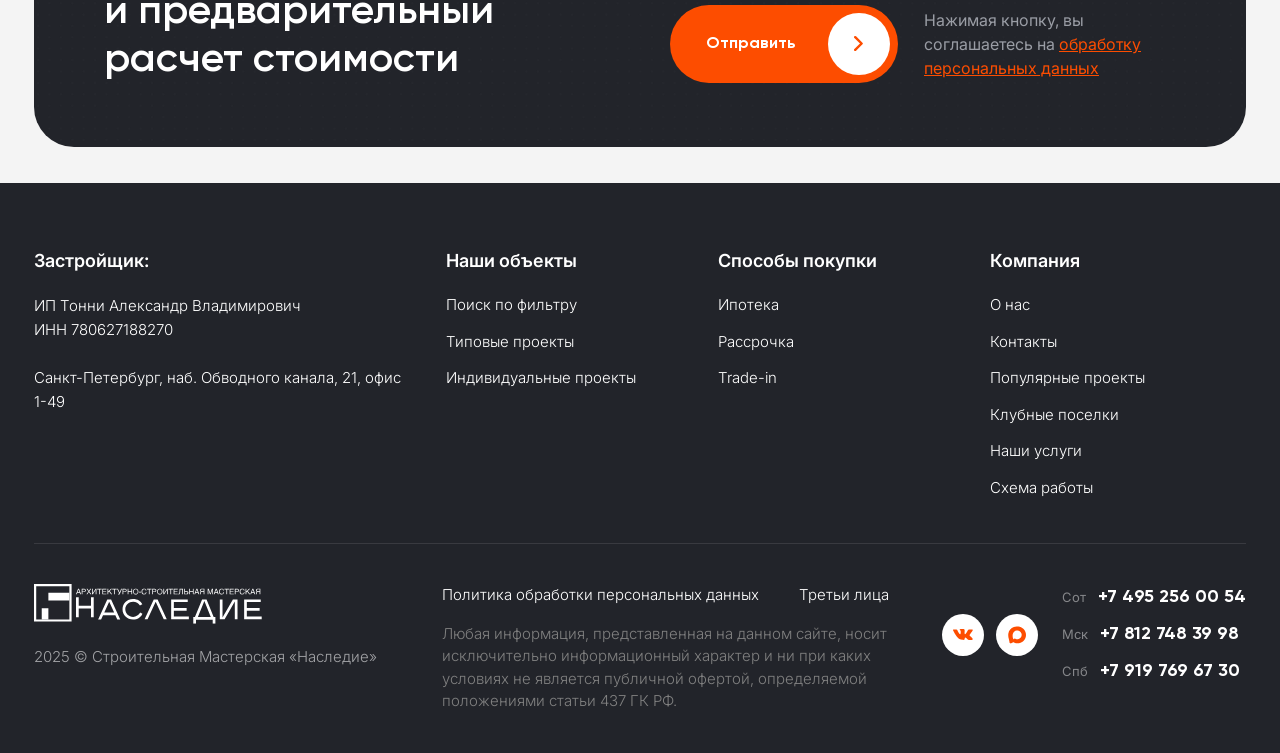
==== commit bccb8126: "Add files via upload" ====
--- a/project.html
+++ b/project.html
@@ -14,8 +14,31 @@
       href="https://fonts.googleapis.com/css2?family=Inter:wght@300;400;500;600;700&display=swap"
       rel="stylesheet"
     />
-    <link rel="stylesheet" href="css/styles.css?v=65" />
-    <link rel="stylesheet" href="css/project.css?v=24" />
+    <link rel="icon" href="img/ui/favicon.svg" type="image/svg+xml" />
+    <link rel="stylesheet" href="css/styles.css?v=84" />
+    <link rel="stylesheet" href="css/project.css?v=46" />
+    <script>
+      /* Режим «как на 1920, но в масштабе»: для ширин 1301–1919px страница
+         показывается ровно как на 1920px и пропорционально ужимается (zoom),
+         как при уменьшении масштаба в браузере. */
+      (function () {
+        function applyZoomFit() {
+          var d = document.documentElement;
+          var iw = window.innerWidth;
+          if (iw > 1300 && iw < 1920) {
+            d.classList.add("zoomfit");
+            d.style.zoom = (d.clientWidth || iw) / 1920;
+          } else {
+            d.classList.remove("zoomfit");
+            d.style.zoom = "";
+          }
+        }
+        applyZoomFit();
+        window.addEventListener("resize", applyZoomFit);
+        document.addEventListener("DOMContentLoaded", applyZoomFit);
+        window.addEventListener("load", applyZoomFit);
+      })();
+    </script>
   </head>
   <body>
     <!-- ===================== ШАПКА ===================== -->
@@ -61,9 +84,15 @@
           /></a>
         </div>
         <a href="tel:+74952560054" class="header__phone">+7 (495) 256-00-54</a>
-        <a id="presentationBtn" class="btn-outline" href="#" download style="display:none">
-          Скачать презентацию<img src="img/icons/download.svg" alt="" />
-        </a>
+        <button
+          class="btn-outline"
+          data-modal-open
+          data-modal-title="Скачать каталог в PDF"
+          data-modal-text="Оставьте контакты — пришлём каталог проектов в PDF."
+          data-modal-nocomment
+        >
+          Скачать каталог в PDF<img src="img/icons/download.svg" alt="" />
+        </button>
       </div>
     </header>
 
@@ -72,8 +101,9 @@
         <img src="img/ui/arrow-end.svg" alt="" />
         Назад
       </a>
-      <!-- ===================== ГАЛЕРЕЯ + КАРТОЧКА ПОКУПКИ ===================== -->
-      <section class="project-top">
+      <!-- ===== ЛЕВАЯ КОЛОНКА (галерея + характеристики, скроллится) +
+                  ПРАВАЯ КОЛОНКА (карточка покупки, липкая) ===== -->
+      <div class="project-layout">
         <div class="gallery">
           <div class="gallery__main is-skeleton">
             <img alt="" />
@@ -111,79 +141,9 @@
             </div>
           </div>
         </div>
-        <div class="buy-card">
-          <p class="buy-card__label">Стоимость строительства</p>
-          <div class="buy-card__head">
-            <div class="buy-card__title">
-              <h1 class="buy-card__name">Калипсо</h1>
-              <span class="buy-card__type">ХАЙТЕК</span>
-            </div>
-            <span class="buy-card__price">от 10 500 000 ₽</span>
-          </div>
-          <div class="buy-card__actions">
-            <button
-              class="btn-primary"
-              data-modal-open
-              data-modal-title="Заказать звонок"
-              data-modal-text=""
-              data-modal-nocomment
-            >
-              Заказать звонок<span class="btn-circle">
-                <img src="img/ui/arrow.svg" alt="" />
-              </span>
-            </button>
-            <button
-              class="btn-present"
-              id="presentBtn"
-              data-modal-open
-              data-modal-title="Оставьте заявку"
-            >
-              Презентация
-              <span class="btn-circle"
-                ><img src="img/icons/file.svg" alt=""
-              /></span>
-            </button>
-          </div>
-          <p class="buy-card__hint">
-            Оставьте номер и с вами свяжутся для подробной презентации проекта
-          </p>
-          <form data-lead-form>
-            <input
-              class="form-field"
-              type="text"
-              placeholder="Ваше имя"
-              required
-            />
-            <input
-              class="form-field"
-              type="tel"
-              placeholder="+7 (999) 999-99-99"
-              required
-            />
-            <button type="submit" class="btn-submit">
-              Получить консультацию<span class="btn-circle"
-                ><img src="img/ui/arrow.svg" alt=""
-              /></span>
-            </button>
-            <label class="buy-card__consent"
-              ><input type="checkbox" checked />Я соглашаюсь на
-              <a href="#">обработку персональных данных</a></label
-            >
-          </form>
-          <div class="buy-card__row">
-            <a href="#" class="buy-card__tg">
-              <span>Telegram</span>
-              <img src="img/icons/telegram.svg" alt="" />
-            </a>
-            <span class="buy-card__id">ID объекта: 74</span>
-          </div>
-          <div class="buy-card__installment">
-            Предложение о рассрочке<span class="pct">0%</span>
-          </div>
-        </div>
-      </section>
-
-      <!-- ===================== ХАРАКТЕРИСТИКИ ПРОЕКТА ===================== -->
+
+        <div class="project-main">
+        <!-- ===================== ХАРАКТЕРИСТИКИ ПРОЕКТА ===================== -->
       <section class="section">
         <div class="specs__head">
           <h2 class="section-title">Характеристики проекта</h2>
@@ -485,6 +445,83 @@
           <span class="video-card__bar"></span>
         </div>
       </section>
+        </div>
+        <!-- /.project-main -->
+
+        <aside class="project-aside">
+          <div class="buy-card">
+            <p class="buy-card__label">Стоимость строительства</p>
+            <div class="buy-card__head">
+              <div class="buy-card__title">
+                <h1 class="buy-card__name">Калипсо</h1>
+                <span class="buy-card__type">ХАЙТЕК</span>
+              </div>
+              <span class="buy-card__price">от 10 500 000 ₽</span>
+            </div>
+            <div class="buy-card__actions">
+              <button
+                class="btn-primary"
+                data-modal-open
+                data-modal-title="Заказать звонок"
+                data-modal-text=""
+                data-modal-nocomment
+              >
+                Заказать звонок<span class="btn-circle">
+                  <img src="img/ui/arrow.svg" alt="" />
+                </span>
+              </button>
+              <button
+                class="btn-present"
+                id="presentBtn"
+                data-modal-open
+                data-modal-title="Оставьте заявку"
+              >
+                Презентация
+                <span class="btn-circle"
+                  ><img src="img/icons/file.svg" alt=""
+                /></span>
+              </button>
+            </div>
+            <p class="buy-card__hint">
+              Оставьте номер и с вами свяжутся для подробной презентации проекта
+            </p>
+            <form data-lead-form>
+              <input
+                class="form-field"
+                type="text"
+                placeholder="Ваше имя"
+                required
+              />
+              <input
+                class="form-field"
+                type="tel"
+                placeholder="+7 (999) 999-99-99"
+                required
+              />
+              <button type="submit" class="btn-submit">
+                Получить консультацию<span class="btn-circle"
+                  ><img src="img/ui/arrow.svg" alt=""
+                /></span>
+              </button>
+              <label class="buy-card__consent"
+                ><input type="checkbox" checked />Я соглашаюсь на
+                <a href="#">обработку персональных данных</a></label
+              >
+            </form>
+            <div class="buy-card__row">
+              <a href="#" class="buy-card__tg">
+                <span>Telegram</span>
+                <img src="img/icons/telegram.svg" alt="" />
+              </a>
+              <span class="buy-card__id">ID объекта: 74</span>
+            </div>
+            <div class="buy-card__installment">
+              Предложение о рассрочке<span class="pct">0%</span>
+            </div>
+          </div>
+        </aside>
+      </div>
+      <!-- /.project-layout -->
     </div>
     <!-- /.container -->
 
@@ -574,6 +611,13 @@
       
 
     <a class="quiz-fab" href="quiz.html" aria-label="Пройти опрос">
+      <span
+        class="quiz-fab__close"
+        role="button"
+        tabindex="0"
+        aria-label="Скрыть опрос"
+        >&times;</span
+      >
       <span class="quiz-fab__icon">
         <img src="img/icons/survey.svg" alt="Иконка опроса" />
       </span>
@@ -634,7 +678,7 @@
     </div>
 
     <script src="js/houses-data.js?v=8"></script>
-    <script src="js/main.js?v=18"></script>
-    <script src="js/project.js?v=13"></script>
+    <script src="js/main.js?v=25"></script>
+    <script src="js/project.js?v=15"></script>
   </body>
 </html>
--- a/css/styles.css
+++ b/css/styles.css
@@ -71,6 +71,25 @@
   --radius-sm: 16px;
 
   --container: 1920px;
+
+  /* ---------- Резиновая (fluid) шкала: интерполяция между ~901px и 1920px ----------
+     Значения подобраны так, чтобы на 1920px совпадать с макетом,
+     а на узких десктопах/планшетах плавно уменьшаться. */
+  --fs-hero: clamp(34px, 2.06vw + 15.4px, 55px);
+  --fs-55: clamp(33px, 2.16vw + 13.5px, 55px);
+  --fs-50: clamp(31px, 1.87vw + 14.1px, 50px);
+  --fs-35: clamp(24px, 1.08vw + 14.3px, 35px);
+  --fs-34: clamp(24px, 0.98vw + 15.2px, 34px);
+  --fs-32: clamp(22px, 0.98vw + 13.2px, 32px);
+  --fs-30: clamp(22px, 0.79vw + 14.9px, 30px);
+  --fs-27: clamp(21px, 0.59vw + 15.7px, 27px);
+  --fs-25: clamp(20px, 0.49vw + 15.6px, 25px);
+  --fs-22: clamp(18px, 0.39vw + 14.5px, 22px);
+
+  /* Резиновые отступы */
+  --gutter: clamp(33px, 2.65vw, 51px);
+  --section-gap: clamp(20px, 1.9vw, 36px);
+  --card-pad: clamp(30px, 2.55vw, 49px);
 }
 
 * {
@@ -126,17 +145,17 @@
 body {
   max-width: var(--container);
   margin: 0 auto;
-  padding: 0 51px;
+  padding: 0 var(--gutter);
 }
 
 .section {
-  margin-top: 36px;
+  margin-top: var(--section-gap);
 }
 
 .card {
   background: var(--white);
   border-radius: var(--radius-xl);
-  padding: 49px;
+  padding: var(--card-pad);
 }
 
 /* нахлёст блоков: закруглённый тёмный блок лежит ПОВЕРХ белого каталога */
@@ -263,7 +282,6 @@
 }
 
 .btn-primary--sm {
-  min-height: 66px;
   font-size: 15px;
   padding-left: 28px;
   gap: 14px;
@@ -310,6 +328,8 @@
   font-size: 13px;
   letter-spacing: 0.02em;
   text-transform: uppercase;
+  white-space: nowrap;
+  flex-shrink: 0;
   transition:
     background 0.2s,
     color 0.2s;
@@ -330,7 +350,7 @@
   background: #fff;
   color: var(--orange);
   border-radius: var(--radius-pill);
-  min-height: 89px;
+  min-height: 78px;
   padding: 0 14px 0 26px;
   display: inline-flex;
   align-items: center;
@@ -345,8 +365,8 @@
 }
 
 .btn-light .ar {
-  width: 69px;
-  height: 69px;
+  width: 50px;
+  height: 50px;
   border-radius: 50%;
   background: var(--orange);
   display: flex;
@@ -399,12 +419,21 @@
   top: 12px;
   z-index: 90;
   transition:
-    box-shadow 0.25s ease,
-    top 0.25s ease;
+    box-shadow 0.5s cubic-bezier(0.22, 1, 0.36, 1),
+    padding 0.5s cubic-bezier(0.22, 1, 0.36, 1),
+    top 0.35s ease;
 }
 
 .header.is-stuck {
   box-shadow: 0 14px 34px rgba(28, 36, 64, 0.14);
+}
+
+/* На планшете и телефоне у закреплённой шапки появляются внутренние боковые отступы */
+@media (max-width: 900px) {
+  .header.is-stuck {
+    padding-left: 18px;
+    padding-right: 18px;
+  }
 }
 
 .logo {
@@ -432,6 +461,7 @@
   display: flex;
   align-items: center;
   gap: 6px;
+  white-space: nowrap;
   transition: color 0.2s;
 }
 
@@ -513,7 +543,7 @@
    ===================================================================== */
 .hero {
   display: grid;
-  grid-template-columns: 1fr 800px;
+  grid-template-columns: 1fr clamp(440px, 42vw, 800px);
   gap: 24px;
   margin-top: 24px;
 }
@@ -522,7 +552,7 @@
   border-radius: var(--radius-lg);
   overflow: hidden;
   background: #cfd3d6;
-  min-height: 846px;
+  min-height: clamp(560px, 44vw, 846px);
 }
 
 .hero__image img {
@@ -534,7 +564,7 @@
 .hero__card {
   background: var(--white);
   border-radius: var(--radius-xl);
-  padding: 54px 60px;
+  padding: clamp(34px, 3vw, 54px) clamp(24px, 3.2vw, 60px);
   display: flex;
   flex-direction: column;
   align-items: flex-start;
@@ -856,6 +886,7 @@
   font-weight: 700;
   font-size: 16px;
   border-radius: var(--radius-pill);
+  border: 1px solid var(--orange);
   padding: 0 42px;
   min-height: 62px;
   transition: background 0.2s;
@@ -999,7 +1030,7 @@
   background: var(--orange);
   color: #fff;
   border-radius: var(--radius-pill);
-  min-height: 89px;
+  min-height: 78px;
   display: inline-flex;
   align-items: center;
   justify-content: space-between;
@@ -1016,6 +1047,26 @@
 
 .btn-submit p {
   transform: translateX(-50%);
+}
+
+/* ---------- Стрелка-кружок всегда у правого края и не обрезается ----------
+   На узких экранах длинный текст раньше выталкивал кружок за пределы кнопки
+   (overflow:hidden от блика обрезал его). Теперь кружок позиционируется
+   абсолютно справа, а текст не залезает под него за счёт padding-right. */
+.btn-primary > .btn-circle,
+.btn-submit > .btn-circle {
+  position: absolute;
+  right: 8px;
+  top: 50%;
+  transform: translateY(-50%);
+}
+
+.btn-primary {
+  padding-right: 78px;
+}
+
+.btn-submit {
+  padding-right: 78px;
 }
 
 .policy {
@@ -1586,7 +1637,6 @@
   position: relative;
   z-index: 2;
 }
-
 
 .step-card__icon--cta {
   position: static;
@@ -2084,7 +2134,7 @@
 }
 
 .faq-item.is-open .faq-item__a {
-  max-height: 320px;
+  max-height: 600px;
 }
 
 .faq-item__a-inner {
@@ -2192,10 +2242,25 @@
   background: var(--dark);
   border-radius: 0;
   color: #fff;
-  padding: 64px 70px 40px;
+  /* Фон тянем до краёв body (гасим его боковой padding), контент возвращаем
+     по сетке тем же var(--gutter). Без vw — иначе ломается под zoom-хаком 1300–1920px. */
+  padding: 64px var(--gutter) 40px;
   margin-top: 36px;
   position: relative;
   overflow: hidden;
+  margin-left: calc(var(--gutter) * -1);
+  margin-right: calc(var(--gutter) * -1);
+}
+
+/* На экранах ≥1920px (zoom-хак уже не активен) фон футера тянем до краёв
+   вьюпорта через vw, контент остаётся по сетке. */
+@media (min-width: 1920px) {
+  .footer {
+    padding-left: calc(50vw - 50%);
+    padding-right: calc(50vw - 50%);
+    margin-left: calc(50% - 50vw);
+    margin-right: calc(50% - 50vw);
+  }
 }
 
 .footer::before {
@@ -2430,56 +2495,91 @@
 /* =====================================================================
    АДАПТИВ
    ===================================================================== */
-@media (max-width: 1500px) {
-  .hero {
-    grid-template-columns: 1fr 600px;
-  }
-
-  .section-title,
-  .consult__title,
-  .faq__title {
-    font-size: 34px;
-  }
-
-  .hero__title {
-    font-size: 42px;
-  }
-
-  .reel {
+@media (min-width: 601px) and (max-width: 1500px) {
+  html:not(.zoomfit) .reel {
     flex-basis: calc((100% - 72px) / 4);
   }
 }
 
 @media (max-width: 1400px) {
-  .header {
+  html:not(.zoomfit) .header {
     gap: 20px;
-    padding: 0 28px;
-  }
-
-  .nav {
+  }
+
+  html:not(.zoomfit) .nav {
     gap: 20px;
     margin-left: 14px;
   }
 
-  .nav__link {
+  html:not(.zoomfit) .nav__link {
     font-size: 15px;
   }
 
-  .header__right {
+  html:not(.zoomfit) .header__right {
     gap: 14px;
   }
 
-  .header__phone {
+  html:not(.zoomfit) .header__phone {
     font-size: 17px;
   }
 
-  .btn-outline {
+  html:not(.zoomfit) .btn-outline {
     padding: 0 18px;
     font-size: 12px;
   }
 
-  .socials {
+  html:not(.zoomfit) .socials {
     gap: 8px;
+  }
+}
+
+/* Планшеты и узкие ноутбуки: меню прячется в «бургер», чтобы шапка
+   гарантированно помещалась по ширине (раньше навигация переполняла экран). */
+@media (max-width: 1300px) {
+  .header {
+    gap: 18px;
+    padding: 0 44px;
+  }
+
+  .nav {
+    display: none;
+  }
+
+  .burger {
+    display: flex;
+  }
+
+  /* второстепенная PDF-кнопка убирается, чтобы контакты помещались */
+  .header__right .btn-outline {
+    display: none;
+  }
+
+  /* выпадающее меню по клику на бургер */
+  .nav.is-open {
+    display: flex;
+    flex-direction: column;
+    align-items: stretch;
+    gap: 2px;
+    position: absolute;
+    top: calc(100% + 10px);
+    left: 0;
+    right: 0;
+    margin: 0;
+    background: var(--white);
+    border-radius: 22px;
+    padding: 12px 22px;
+    box-shadow: 0 18px 44px rgba(28, 36, 64, 0.14);
+    z-index: 50;
+  }
+
+  .nav.is-open .nav__link {
+    padding: 14px 4px;
+    font-size: 17px;
+    border-bottom: 1px solid rgba(28, 36, 64, 0.07);
+  }
+
+  .nav.is-open .nav__link:last-child {
+    border-bottom: none;
   }
 }
 
@@ -2492,17 +2592,46 @@
     min-height: 440px;
   }
 
-  .why-grid,
   .steps-grid {
     grid-template-columns: repeat(3, 1fr);
   }
 
+  /* ПОЧЕМУ ГАЗОБЕТОН: карточки в строку со скроллом уже на планшетах */
+  .why-grid {
+    display: flex;
+    grid-template-columns: none;
+    overflow-x: auto;
+    gap: 16px;
+    scroll-snap-type: x mandatory;
+    scrollbar-width: none;
+  }
+
+  .why-grid::-webkit-scrollbar {
+    display: none;
+  }
+
+  .feature-card {
+    flex: 0 0 calc((100% - 32px) / 3);
+    scroll-snap-align: start;
+  }
+
   .footer__top {
     grid-template-columns: 1fr 1fr 1fr;
   }
 
   .reel {
     flex-basis: calc((100% - 48px) / 3);
+  }
+}
+
+/* На планшетах главная картинка в hero растягивалась ровно по своим
+   пропорциям (object-fit:cover ничего не обрезал) и показывала тёмный
+   край исходника слева/снизу. Задаём боксу свои пропорции — тогда
+   картинка обрезается с боков и тёмная кромка не видна. */
+@media (min-width: 601px) and (max-width: 1200px) {
+  .hero__image {
+    min-height: 0;
+    aspect-ratio: 1.14;
   }
 }
 
@@ -2642,7 +2771,7 @@
   /* единый белый фон */
   body {
     background: #fff;
-    padding: 0 33px;
+    padding: 0 16px;
   }
 
   .section {
@@ -2701,7 +2830,8 @@
 
   /* ===== ШАПКА: слева бургер (2 полоски), по центру лого, справа Max ===== */
   .header {
-    position: relative;
+    position: sticky;
+    top: 12px;
     flex-wrap: nowrap;
     justify-content: space-between;
     min-height: 70px;
@@ -2731,6 +2861,9 @@
     left: 50%;
     top: 50%;
     transform: translate(-50%, -50%);
+    /* увеличенная область нажатия + поверх соседних элементов шапки */
+    z-index: 5;
+    padding: 10px;
   }
 
   .logo img {
@@ -3153,7 +3286,7 @@
   .approach__body {
     order: 1;
     min-width: 0;
-    padding: 28px 20px;
+    padding: 28px 0px;
   }
 
   .approach__media {
@@ -3359,6 +3492,18 @@
     padding: 26px 0px;
   }
 
+  /* Видео-ролики: один большой ролик в кадре + небольшой «выглядывающий»
+     край следующего, шаг прокрутки — ровно одно видео */
+  .reels-track {
+    gap: 14px;
+  }
+
+  .reel {
+    flex: 0 0 86%;
+    scroll-snap-align: start;
+    scroll-snap-stop: always;
+  }
+
   .hero__card {
     padding: 32px 0px;
   }
@@ -3388,6 +3533,60 @@
 
   .consult__form-title {
     font-size: 20px;
+  }
+
+  /* ===== УЗКИЕ ЭКРАНЫ: кнопки, карточки и модалка не «разъезжаются» ===== */
+
+  /* CTA-кнопки: длинный текст переносится и не залезает под кружок-стрелку */
+  .btn-primary,
+  .btn-submit {
+    max-width: 100%;
+    padding-left: 22px;
+    padding-right: 64px;
+    gap: 10px;
+    font-size: 15px;
+    white-space: normal;
+    text-align: left;
+  }
+
+  .btn-primary--sm {
+    padding-right: 60px;
+  }
+
+  /* кнопка «Обсудить ваш новый дом» — выше по специфичности, переопределяем явно */
+  .individual .btn-primary {
+    padding-left: 22px;
+    white-space: normal;
+  }
+
+  .btn-circle {
+    width: 50px;
+    height: 50px;
+  }
+
+  .btn-primary--sm .btn-circle,
+  .individual .btn-primary .btn-circle {
+    width: 46px;
+    height: 46px;
+  }
+
+  /* Карточки услуг: заголовок не перекрывает стрелку в углу */
+  .service-card__title {
+    font-size: 18px;
+    max-width: calc(100% - 64px);
+  }
+
+  /* Модальное окно: компактные отступы, чтобы форма помещалась на 320px */
+  .modal {
+    padding: 16px;
+  }
+
+  .modal__box {
+    padding: 32px 22px;
+  }
+
+  .modal__title {
+    font-size: 23px;
   }
 }
 
@@ -3427,7 +3626,7 @@
   .hero__title {
     font-family: "Gilroy", sans-serif;
     font-weight: 500;
-    font-size: 55px;
+    font-size: var(--fs-hero);
   }
 
   .hero__subtitle {
@@ -3468,7 +3667,7 @@
   /* ----- ПИКЕР ----- */
   .section-title {
     font-weight: 500;
-    font-size: 50px;
+    font-size: var(--fs-50);
   }
 
   .tab {
@@ -3490,7 +3689,7 @@
   .project-card__name {
     font-family: "Inter", sans-serif;
     font-weight: 600;
-    font-size: 30px;
+    font-size: var(--fs-30);
   }
 
   .btn-more {
@@ -3503,19 +3702,19 @@
   .consult:not(.consult--blue) .consult__title {
     font-family: "Inter", sans-serif;
     font-weight: 500;
-    font-size: 55px;
+    font-size: var(--fs-55);
   }
 
   .consult__text {
     font-family: "Inter", sans-serif;
     font-weight: 400;
-    font-size: 22px;
+    font-size: var(--fs-22);
   }
 
   .consult__form-title {
     font-family: "Inter", sans-serif;
     font-weight: 500;
-    font-size: 34px;
+    font-size: var(--fs-34);
   }
 
   .form-field {
@@ -3563,7 +3762,7 @@
   .service-card__title {
     font-family: "Gilroy", sans-serif;
     font-weight: 600;
-    font-size: 35px;
+    font-size: var(--fs-35);
   }
 
   /* ----- ПОЧЕМУ ГАЗОБЕТОН ----- */
@@ -3576,7 +3775,7 @@
   .feature-card__title {
     font-family: "Gilroy", sans-serif;
     font-weight: 600;
-    font-size: 25px;
+    font-size: var(--fs-25);
   }
 
   .feature-card__text {
@@ -3612,7 +3811,7 @@
   .example-card__name {
     font-family: "Inter", sans-serif;
     font-weight: 500;
-    font-size: 30px;
+    font-size: var(--fs-30);
   }
 
   /* ----- ИНДИВИДУАЛЬНОЕ ПРОЕКТИРОВАНИЕ ----- */
@@ -3632,7 +3831,7 @@
   .step-card__title {
     font-family: "Gilroy", sans-serif;
     font-weight: 600;
-    font-size: 25px;
+    font-size: var(--fs-25);
   }
 
   .step-card__text {
@@ -3645,13 +3844,13 @@
   .founder__role {
     font-family: "Inter", sans-serif;
     font-weight: 500;
-    font-size: 32px;
+    font-size: var(--fs-32);
   }
 
   .founder__name {
     font-family: "Inter", sans-serif;
     font-weight: 500;
-    font-size: 50px;
+    font-size: var(--fs-50);
   }
 
   .founder__text {
@@ -3677,7 +3876,7 @@
   .approach__title {
     font-family: "Inter", sans-serif;
     font-weight: 400;
-    font-size: 50px;
+    font-size: var(--fs-50);
   }
 
   .approach-item__title {
@@ -3708,13 +3907,13 @@
   .advantages-title {
     font-family: "Inter", sans-serif;
     font-weight: 500;
-    font-size: 50px;
+    font-size: var(--fs-50);
   }
 
   .adv-card__title {
     font-family: "Inter", sans-serif;
     font-weight: 500;
-    font-size: 30px;
+    font-size: var(--fs-30);
   }
 
   .adv-card__text {
@@ -3755,7 +3954,7 @@
   .faq__title {
     font-family: "Inter", sans-serif;
     font-weight: 400;
-    font-size: 50px;
+    font-size: var(--fs-50);
   }
 
   .faq-item__q {
@@ -3767,7 +3966,7 @@
   .faq__ask-title {
     font-family: "Inter", sans-serif;
     font-weight: 600;
-    font-size: 27px;
+    font-size: var(--fs-27);
   }
 
   .faq__ask-text {
@@ -3780,20 +3979,20 @@
   .reels__title {
     font-family: "Inter", sans-serif;
     font-weight: 500;
-    font-size: 50px;
+    font-size: var(--fs-50);
   }
 
   /* ----- ФИНАЛЬНАЯ КОНСУЛЬТАЦИЯ ----- */
   .consult--blue .consult__title {
     font-family: "Gilroy", sans-serif;
     font-weight: 600;
-    font-size: 55px;
+    font-size: var(--fs-55);
   }
 
   .consult--blue .consult__text {
     font-family: "Gilroy", sans-serif;
     font-weight: 600;
-    font-size: 34px;
+    font-size: var(--fs-34);
   }
 
   .consult--blue .btn-submit {
@@ -3802,6 +4001,53 @@
     font-size: 16px;
   }
 }
+
+/* =====================================================================
+   РЕЖИМ «КАК НА 1920, НО В МАСШТАБЕ» (эмуляция zoom браузера)
+   Класс .zoomfit вешается скриптом для ширин 1301–1919px.
+   Страница верстается ровно как на 1920px (все «резиновые» токены
+   зафиксированы в значениях макета), а затем пропорционально
+   ужимается через CSS-zoom — точно как Ctrl+«−» в браузере.
+   ===================================================================== */
+html.zoomfit {
+  --fs-hero: 55px;
+  --fs-55: 55px;
+  --fs-50: 50px;
+  --fs-35: 35px;
+  --fs-34: 34px;
+  --fs-32: 32px;
+  --fs-30: 30px;
+  --fs-27: 27px;
+  --fs-25: 25px;
+  --fs-22: 22px;
+  --gutter: 51px;
+  --section-gap: 36px;
+  --card-pad: 49px;
+}
+
+html.zoomfit body {
+  width: 1920px;
+  max-width: 1920px;
+  margin: 0;
+}
+
+/* возвращаем фиксированные «макетные» значения там, где была vw-резина */
+html.zoomfit .hero {
+  grid-template-columns: 1fr 800px;
+}
+
+html.zoomfit .hero__image {
+  min-height: 846px;
+}
+
+html.zoomfit .hero__card {
+  padding: 54px 60px;
+}
+
+html.zoomfit .project-layout {
+  grid-template-columns: 1fr 460px;
+}
+
 /* =====================================================================
    АНИМАЦИИ
    ===================================================================== */
@@ -3885,16 +4131,16 @@
 .quiz-fab {
   position: fixed;
   right: 0px;
-  top: 55%;
+  top: 58%;
   z-index: 80;
   display: flex;
-  align-items: start;
-  gap: 18px;
+  align-items: center;
+  gap: 13px;
   background: var(--orange-soft);
   border: 1px solid var(--orange);
-  border-radius: 20px 0 0 20px;
-  padding: 23px 34px 23px 21px;
-  box-shadow: 0 18px 40px rgba(28, 36, 64, 0.3);
+  border-radius: 14px 0 0 14px;
+  padding: 13px 19px 13px 13px;
+  box-shadow: 0 12px 28px rgba(28, 36, 64, 0.22);
   text-align: left;
   transition:
     transform 0.2s,
@@ -3903,13 +4149,13 @@
 
 .quiz-fab:hover {
   transform: translateY(-3px);
-  box-shadow: 0 24px 52px rgba(28, 36, 64, 0.38);
+  box-shadow: 0 18px 40px rgba(28, 36, 64, 0.32);
 }
 
 .quiz-fab__icon {
   width: 36px;
   height: 36px;
-  border-radius: 13px;
+  border-radius: 10px;
   background: var(--orange);
   color: var(--gold);
   display: flex;
@@ -3919,30 +4165,86 @@
 }
 
 .quiz-fab__icon svg {
-  width: 24px;
-  height: 24px;
+  width: 21px;
+  height: 21px;
 }
 
 .quiz-fab__body {
   display: flex;
   flex-direction: column;
-  gap: 2px;
+  gap: 1px;
 }
 
 .quiz-fab__label {
   color: #000;
-  font-size: 20px;
+  font-size: 13.5px;
   font-weight: 700;
-  letter-spacing: 0.15em;
+  letter-spacing: 0.08em;
   text-transform: uppercase;
 }
 
 .quiz-fab__title {
   color: var(--orange);
   font-weight: 600;
-  font-size: 16px;
-}
-
+  font-size: 13px;
+  line-height: 1.25;
+}
+
+/* крестик «скрыть опрос» — появляется при наведении, работает на всех экранах */
+.quiz-fab__close {
+  position: absolute;
+  top: -9px;
+  left: -9px;
+  width: 22px;
+  height: 22px;
+  border-radius: 50%;
+  background: #fff;
+  color: var(--gray);
+  border: 1px solid rgba(28, 36, 64, 0.12);
+  box-shadow: 0 4px 10px rgba(28, 36, 64, 0.16);
+  display: flex;
+  align-items: center;
+  justify-content: center;
+  font-size: 15px;
+  line-height: 1;
+  cursor: pointer;
+  transform: scale(0.8);
+  transition:
+    opacity 0.18s,
+    transform 0.18s,
+    background 0.18s,
+    color 0.18s;
+  z-index: 2;
+}
+
+.quiz-fab:hover .quiz-fab__close,
+.quiz-fab__close:focus-visible {
+  opacity: 1;
+  transform: scale(1);
+}
+
+.quiz-fab__close:hover {
+  background: var(--orange);
+  color: #fff;
+  border-color: var(--orange);
+}
+
+/* свёрнутый опрос — торчит только иконка (на любой ширине), клик возвращает */
+.quiz-fab.is-collapsed {
+  transform: translateX(calc(100% - 54px));
+}
+
+.quiz-fab.is-collapsed .quiz-fab__close {
+  display: none;
+}
+
+/* ---------- Мобильная панель (опрос + мессенджеры) и кнопка «наверх» ----------
+   На ПК скрыты — там обычная плавающая кнопка «Опрос». Стили самой панели
+   и её элементов лежат ниже, в медиа-запросе @media (max-width: 600px). */
+.fab-row,
+.fab-totop {
+  display: none;
+}
 
 /* ---------- Оверлей и окно ---------- */
 .quiz {
@@ -3965,10 +4267,10 @@
   background: #fff;
   border-radius: var(--radius-lg);
   width: 100%;
-  max-width: 1920px;
+  max-width: 760px;
   max-height: 90vh;
   overflow-y: auto;
-  padding: 46px 48px;
+  padding: 36px 40px;
   position: relative;
 }
 
@@ -3993,7 +4295,7 @@
   display: flex;
   justify-content: space-between;
   align-items: center;
-  font-size: 18px;
+  font-size: 15px;
   font-weight: 600;
   color: var(--gray);
   margin-bottom: 10px;
@@ -4008,7 +4310,7 @@
   border-radius: 6px;
   background: #ececec;
   overflow: hidden;
-  margin-bottom: 32px;
+  margin-bottom: 24px;
 }
 
 .quiz__progress span {
@@ -4045,7 +4347,7 @@
 .quiz-panel__q {
   font-family: "Inter", sans-serif;
   font-weight: 600;
-  font-size: 35px;
+  font-size: 24px;
   color: var(--navy);
   line-height: 1.25;
 }
@@ -4060,8 +4362,8 @@
 .quiz-options {
   display: grid;
   grid-template-columns: 1fr;
-  gap: 14px;
-  margin-top: 24px;
+  gap: 12px;
+  margin-top: 20px;
 }
 
 .quiz-options--grid {
@@ -4071,8 +4373,8 @@
 .quiz-opt {
   background: var(--orange-soft);
   border: 1px solid transparent;
-  border-radius: 14px;
-  padding: 43px 31px;
+  border-radius: 12px;
+  padding: 18px 22px;
   text-align: left;
   font-size: 15px;
   font-weight: 500;
@@ -4116,20 +4418,20 @@
 .quiz-foot {
   display: flex;
   justify-content: flex-end;
-  margin-top: 30px;
+  margin-top: 24px;
 }
 
 .quiz-next {
   display: inline-flex;
   align-items: center;
-  gap: 25px;
+  gap: 14px;
   background: var(--orange);
   color: #fff;
   border-radius: var(--radius-pill);
-  min-height: 89px;
-  padding: 6px 6px 6px 57px;
+  min-height: 54px;
+  padding: 6px 6px 6px 28px;
   font-weight: 700;
-  font-size: 16px;
+  font-size: 15px;
   box-shadow: 0 14px 30px rgba(253, 77, 0, 0.26);
   transition:
     transform 0.2s,
@@ -4142,42 +4444,42 @@
 }
 
 .quiz-next .btn-circle {
-  width: 69px;
-  height: 69px;
+  width: 44px;
+  height: 44px;
 }
 
 /* ---------- Шаг контактов ---------- */
 .quiz-channels {
   display: grid;
   grid-template-columns: 1fr 1fr;
-  gap: 16px;
-  margin-bottom: 34px;
-}
-
+  gap: 14px;
+  margin-bottom: 24px;
+}
+
+/* Канал связи — выбор «один из двух»: невыбранный приглушён,
+   выбранный подсвечивается фирменным цветом */
 .quiz-channel {
   display: flex;
   align-items: center;
   justify-content: center;
   gap: 10px;
   border-radius: var(--radius-pill);
-  min-height: 58px;
+  min-height: 52px;
   font-weight: 600;
   font-size: 15px;
+  cursor: pointer;
+  background: #fff;
+  color: var(--gray-3);
+  border: 2px solid #e4e6eb;
   transition:
     border-color 0.2s,
-    background 0.2s;
-}
-
-.quiz-channel-tg {
-  background: #eff8fb;
-  color: #4a9bb9;
-  border: 1px solid #4a9bb9;
-}
-
-.quiz-channel-max {
-  background: #f5f9ff;
-  color: #0061fd;
-  border: 1px solid #0061fd;
+    background 0.2s,
+    color 0.2s;
+}
+
+/* иконка невыбранного канала слегка приглушена */
+.quiz-channel:not(.is-selected) img {
+  opacity: 0.55;
 }
 
 .quiz-channel img {
@@ -4185,9 +4487,16 @@
   height: 20px;
 }
 
-.quiz-channel.is-selected {
+.quiz-channel-tg.is-selected {
+  background: #eff8fb;
+  color: #2796b8;
   border-color: var(--cyan);
-  background: #e2f3f9;
+}
+
+.quiz-channel-max.is-selected {
+  background: #f1f6ff;
+  color: #0061fd;
+  border-color: #0061fd;
 }
 
 .quiz-final {
@@ -4198,7 +4507,7 @@
 .quiz-final__title {
   font-family: "Inter", sans-serif;
   font-weight: 600;
-  font-size: 50px;
+  font-size: 30px;
   color: var(--navy);
   text-align: center;
 }
@@ -4206,27 +4515,61 @@
 .quiz-final__text {
   text-align: center;
   color: var(--gray);
-  font-size: px;
+  font-size: 16px;
   line-height: 1.5;
-  margin: 12px auto 30px;
+  margin: 12px auto 26px;
   max-width: 800px;
 }
 
 .quiz-form {
   display: flex;
   flex-direction: column;
-  gap: 24px;
+  gap: 18px;
 }
 
 .quiz-form__row {
   display: flex;
   flex-direction: column;
   gap: 8px;
+}
+
+/* строка может скрываться через атрибут hidden (поле ника при выборе МАКС) —
+   класс с display:flex перебивал [hidden], поэтому возвращаем скрытие */
+.quiz-form__row[hidden] {
+  display: none;
 }
 
 .quiz-form__label {
   font-size: 13px;
   color: var(--gray);
+}
+
+/* Краткое уведомление после отправки заявки (перед переходом на главную) */
+.quiz-toast {
+  position: fixed;
+  left: 50%;
+  bottom: 28px;
+  transform: translate(-50%, 20px);
+  z-index: 1000;
+  max-width: calc(100% - 32px);
+  background: var(--dark);
+  color: #fff;
+  font-weight: 600;
+  font-size: 15px;
+  line-height: 1.4;
+  padding: 16px 22px;
+  border-radius: 14px;
+  box-shadow: 0 16px 40px rgba(0, 0, 0, 0.25);
+  text-align: center;
+  opacity: 0;
+  transition:
+    opacity 0.25s ease,
+    transform 0.25s ease;
+}
+
+.quiz-toast.is-visible {
+  opacity: 1;
+  transform: translate(-50%, 0);
 }
 
 .quiz-form__label em {
@@ -4255,8 +4598,14 @@
 
 .quiz-form .btn-submit {
   width: 100%;
+  min-height: 56px;
   margin-top: 8px;
   padding-left: 50%;
+}
+
+.quiz-form .btn-submit .btn-circle {
+  width: 44px;
+  height: 44px;
 }
 
 .quiz-consent {
@@ -4291,8 +4640,8 @@
   display: flex;
   align-items: center;
   border-radius: var(--radius-pill);
-  min-height: 62px;
-  padding: 10px;
+  min-height: 54px;
+  padding: 8px;
   color: #fff;
   font-weight: 600;
   font-size: 15px;
@@ -4302,11 +4651,11 @@
 .quiz-social p {
   width: 100%;
   text-align: center;
-  margin-left: -34.5px;
+  margin-left: -25px;
 
   font-family: "Intel One Mono", monospace;
   font-weight: 600;
-  font-size: 16px;
+  font-size: 15px;
 }
 
 .quiz-social:hover {
@@ -4314,8 +4663,8 @@
 }
 
 .quiz-social__ic {
-  width: 69px;
-  height: 69px;
+  width: 52px;
+  height: 52px;
   border-radius: 50%;
   background: #fff;
   display: flex;
@@ -4395,42 +4744,95 @@
   }
 
   .quiz-final__title {
-    font-size: 35px;
-  }
-
-  
-
+    font-size: 26px;
+  }
+
+  /* на мобайле обычная кнопка опроса скрыта — вместо неё тёмная панель снизу */
   .quiz-fab {
-    gap: 9px;
-    padding: 10px 14px 10px 10px;
-    border-radius: 16px 0 0 16px;
-    box-shadow: 0 10px 26px rgba(28, 36, 64, 0.28);
-  }
-
-  .quiz-fab__icon {
-    width: 32px;
-    height: 32px;
-    border-radius: 9px;
-  }
-
-  .quiz-fab__icon svg,
-  .quiz-fab__icon img {
-    width: 18px;
-    height: 18px;
-  }
-
-  .quiz-fab__label {
-    font-size: 12px;
-    letter-spacing: 0.1em;
-  }
-
-  .quiz-fab__title {
-    font-size: 11px;
-  }
-
-  /* свайпом вправо прячется, торчит иконка */
-  .quiz-fab.is-collapsed {
-    transform: translateX(calc(100% - 48px));
+    display: none;
+  }
+
+  /* тёмная панель снизу: иконка опроса + мессенджеры + кнопка-призыв.
+     Ширину ограничиваем, оставляя справа место под кнопку «наверх» (54px). */
+  .fab-row {
+    display: flex;
+    position: fixed;
+    left: 10px;
+    bottom: 24px;
+    z-index: 80;
+    max-width: calc(100vw - 70px);
+    align-items: center;
+    gap: 6px;
+    background: #20242e;
+    padding: 10px;
+    border-radius: 16px 16px 0 0 ;
+    box-shadow: 0 14px 32px rgba(0, 0, 0, 0.3);
+  }
+
+  .fab-row__quiz,
+  .social-fab__btn {
+    width: 38px;
+    height: 38px;
+    flex-shrink: 0;
+    display: flex;
+    align-items: center;
+    justify-content: center;
+    border-radius: 11px;
+  }
+
+  .fab-row__quiz {
+    background: var(--orange);
+  }
+
+  .social-fab__btn {
+    background: #fff;
+  }
+
+  .fab-row__quiz img,
+  .social-fab__btn img {
+    width: 22px;
+    height: 22px;
+  }
+
+  /* контурная кнопка «рассчитать проект» — при нехватке места текст усекается */
+  .fab-cta {
+    min-width: 0;
+    height: 38px;
+    line-height: 36px;
+    padding: 0 9px;
+    border: 1px solid var(--orange);
+    border-radius: 11px;
+    color: #fff;
+    font-weight: 600;
+    font-size: 13px;
+    white-space: nowrap;
+    overflow: hidden;
+    text-overflow: ellipsis;
+  }
+
+  /* круглая кнопка «наверх» справа */
+  .fab-totop {
+    display: flex;
+    align-items: center;
+    justify-content: center;
+    position: fixed;
+    right: 10px;
+    bottom: 31px;
+    z-index: 80;
+    width: 44px;
+    height: 44px;
+    padding: 0;
+    border: none;
+    border-radius: 50%;
+    background: var(--orange);
+    color: #fff;
+    box-shadow: 0 14px 32px rgba(0, 0, 0, 0.3);
+    cursor: pointer;
+  }
+
+  .fab-totop svg {
+    width: 21px;
+    height: 21px;
   }
 }
 /* ---------- Квиз как отдельная страница (/quiz) ---------- */
@@ -4456,6 +4858,187 @@
     height: auto;
     max-height: none;
     padding: 28px 0px;
+  }
+}
+
+/* =====================================================================
+   Окно «Спасибо за заявку» (после отправки любой формы-заявки)
+   ===================================================================== */
+.lead-thanks {
+  position: fixed;
+  inset: 0;
+  z-index: 200;
+  display: flex;
+  align-items: center;
+  justify-content: center;
+  padding: 24px;
+  background: rgba(20, 22, 28, 0.6);
+  backdrop-filter: blur(4px);
+  opacity: 0;
+  transition: opacity 0.25s ease;
+}
+
+.lead-thanks.is-open {
+  opacity: 1;
+}
+
+.lead-thanks__box {
+  position: relative;
+  background: #fff;
+  border-radius: var(--radius-lg);
+  padding: 44px 40px;
+  max-width: 440px;
+  width: 100%;
+  text-align: center;
+  transform: translateY(12px) scale(0.98);
+  transition: transform 0.25s ease;
+}
+
+.lead-thanks.is-open .lead-thanks__box {
+  transform: none;
+}
+
+.lead-thanks__close {
+  position: absolute;
+  top: 16px;
+  right: 16px;
+  width: 38px;
+  height: 38px;
+  border-radius: 50%;
+  background: var(--bg);
+  color: var(--gray);
+  display: flex;
+  align-items: center;
+  justify-content: center;
+  font-size: 22px;
+  line-height: 1;
+}
+
+.lead-thanks__ic {
+  width: 64px;
+  height: 64px;
+  border-radius: 50%;
+  background: var(--orange-soft);
+  color: var(--orange);
+  display: flex;
+  align-items: center;
+  justify-content: center;
+  margin: 0 auto 18px;
+}
+
+.lead-thanks__ic svg {
+  width: 30px;
+  height: 30px;
+}
+
+.lead-thanks__title {
+  font-family: "Gilroy", sans-serif;
+  font-weight: 700;
+  font-size: 26px;
+  color: var(--navy);
+}
+
+.lead-thanks__text {
+  margin-top: 10px;
+  color: var(--gray);
+  font-size: 15px;
+  line-height: 1.5;
+}
+
+/* --- Версия окна «Спасибо» с соцсетями --- */
+.lead-thanks__box--social {
+  max-width: 760px;
+}
+
+.lead-thanks__socials {
+  margin-top: 26px;
+  display: grid;
+  grid-template-columns: 1fr 1fr;
+  gap: 16px;
+}
+
+.lt-soc {
+  position: relative;
+  display: flex;
+  align-items: center;
+  height: 56px;
+  border-radius: 999px;
+  padding: 0 22px;
+  color: #fff;
+  transition:
+    transform 0.18s ease,
+    box-shadow 0.18s ease,
+    opacity 0.18s ease;
+}
+
+.lt-soc:hover {
+  transform: translateY(-2px);
+  box-shadow: 0 10px 24px rgba(20, 22, 28, 0.18);
+}
+
+.lt-soc__ic {
+  position: absolute;
+  left: 8px;
+  width: 40px;
+  height: 40px;
+  border-radius: 50%;
+  background: #fff;
+  display: flex;
+  align-items: center;
+  justify-content: center;
+  flex-shrink: 0;
+}
+
+.lt-soc__ic img {
+  width: 20px;
+  height: 20px;
+  object-fit: contain;
+}
+
+.lt-soc__label {
+  flex: 1;
+  text-align: center;
+  font-family: "Gilroy", sans-serif;
+  font-weight: 600;
+  font-size: 14px;
+  letter-spacing: 0.02em;
+  padding: 0 24px;
+}
+
+.lt-soc--site {
+  background: #ff4d00;
+}
+.lt-soc--zen {
+  background: #2b2b2b;
+}
+.lt-soc--vk {
+  background: #0077ff;
+}
+.lt-soc--tg {
+  background: #29a9eb;
+}
+.lt-soc--max {
+  background: #0c4cff;
+}
+.lt-soc--inst {
+  background: linear-gradient(90deg, #d6276e, #e1306c);
+}
+
+.lead-thanks__note {
+  margin-top: 24px;
+  color: var(--gray);
+  font-size: 11px;
+  line-height: 1.5;
+  opacity: 0.8;
+}
+
+@media (max-width: 640px) {
+  .lead-thanks__socials {
+    grid-template-columns: 1fr;
+    gap: 12px;
+  }
+  .lead-thanks__box--social {
+    padding: 36px 20px;
   }
 }
 
@@ -4480,7 +5063,9 @@
   box-shadow: 0 18px 48px rgba(28, 36, 64, 0.16);
   transform: translateY(140%);
   opacity: 0;
-  transition: transform 0.4s ease, opacity 0.4s ease;
+  transition:
+    transform 0.4s ease,
+    opacity 0.4s ease;
 }
 
 .cookie-banner.is-visible {
--- a/css/project.css
+++ b/css/project.css
@@ -1,1307 +1,1678 @@
-/* =====================================================================
-   НАСЛЕДИЕ — стили страницы проекта (Калипсо)
-   Подключается дополнительно к styles.css
-   ===================================================================== */
-
-@font-face {
-  font-family: 'Intel One Mono';
-  src: url('../fonts/IntelOneMono-SemiBold.ttf') format('truetype');
-  font-weight: 600;
-  font-style: normal;
-  font-display: swap
-}
-
-/* ---------- Верхний блок: галерея + карточка покупки ---------- */
-.project-top {
-  display: grid;
-  grid-template-columns: 1fr 760px;
-  gap: 24px;
-  margin-top: 24px
-}
-
-.gallery__main {
-  border-radius: var(--radius-lg);
-  overflow: hidden;
-  background: #cfd3d6;
-  position: relative;
-  aspect-ratio: 1040/620
-}
-
-.gallery__main img {
-  width: 100%;
-  height: 100%;
-  object-fit: cover
-}
-
-.gallery__nav {
-  position: absolute;
-  top: 50%;
-  transform: translateY(-50%);
-  width: 48px;
-  height: 48px;
-  border-radius: 50%;
-  background: rgba(255, 255, 255, .85);
-  color: var(--navy);
-  display: flex;
-  align-items: center;
-  justify-content: center;
-  transition: background .2s
-}
-
-.gallery__nav:hover {
-  background: #fff
-}
-
-.gallery__nav svg {
-  width: 22px;
-  height: 22px
-}
-
-.gallery__nav--prev {
-  left: 18px
-}
-
-.gallery__nav--next {
-  right: 18px
-}
-
-.gallery__thumbs-wrap {
-  position: relative;
-  margin-top: 14px
-}
-
-.gallery__thumbs {
-  display: flex;
-  gap: 14px;
-  overflow-x: auto;
-  scrollbar-width: none;
-  cursor: grab;
-  -webkit-user-select: none;
-  user-select: none;
-  touch-action: pan-x
-}
-
-.gallery__thumbs::-webkit-scrollbar {
-  display: none
-}
-
-.gallery__thumbs.is-dragging {
-  cursor: grabbing;
-  scroll-behavior: auto
-}
-
-/* мини-фото не «отрываются» при перетаскивании мышью */
-.gallery__thumb img {
-  -webkit-user-drag: none;
-  user-select: none;
-  pointer-events: none
-}
-
-.gallery__thumbs-nav svg {
-  width: 18px;
-  height: 18px
-}
-
-.gallery__thumbs-nav--prev {
-  left: 6px
-}
-
-.gallery__thumbs-nav--next {
-  right: 6px
-}
-
-.gallery__thumb {
-  flex: 0 0 calc((100% - 70px) / 6);
-  border-radius: var(--radius-sm);
-  overflow: hidden;
-  aspect-ratio: 1/0.74;
-  background: #cfd3d6;
-  cursor: pointer;
-  border: 2px solid transparent;
-  transition: border-color .2s
-}
-
-.gallery__thumb img {
-  width: 100%;
-  height: 100%;
-}
-
-.gallery__thumb.is-active {
-  border-color: var(--orange)
-}
-
-/* скелетон, пока грузятся фото */
-@keyframes gallery-skeleton {
-  0%   { background-position: 200% 0 }
-  100% { background-position: -200% 0 }
-}
-
-.gallery__main.is-skeleton,
-.gallery__thumb.is-skeleton {
-  background-image: linear-gradient(100deg, #e6e8ea 30%, #f1f2f4 50%, #e6e8ea 70%);
-  background-size: 200% 100%;
-  animation: gallery-skeleton 1.3s ease-in-out infinite
-}
-
-.gallery__main img,
-.gallery__thumb img {
-  transition: opacity .35s ease
-}
-
-.gallery__main.is-skeleton img,
-.gallery__thumb.is-skeleton img {
-  opacity: 0
-}
-
-/* ---------- Карточка покупки ---------- */
-.buy-card {
-  background: var(--white);
-  border-radius: var(--radius-xl);
-  padding: 40px
-}
-
-.buy-card__label {
-  font-size: 13px;
-  font-weight: 700;
-  letter-spacing: .05em;
-  text-transform: uppercase;
-  color: var(--gray-3);
-  text-align: right
-}
-
-.buy-card__head {
-  display: flex;
-  align-items: flex-start;
-  justify-content: space-between;
-  gap: 20px;
-  margin-top: 6px
-}
-
-.buy-card__name {
-  font-size: 38px;
-  font-weight: 800;
-  color: var(--navy);
-  font-family: 'Gilroy', sans-serif
-}
-
-.buy-card__price {
-  font-size: 30px;
-  font-weight: 800;
-  color: var(--navy);
-  white-space: nowrap;
-  font-family: 'Gilroy', sans-serif
-}
-
-.buy-card__price small {
-  display: block;
-  font-size: 14px;
-  font-weight: 600;
-  color: var(--gray);
-  text-align: right
-}
-
-.buy-card__actions {
-  display: grid;
-  grid-template-columns: 1fr 1fr;
-  gap: 16px;
-  margin-top: 26px
-}
-
-.buy-card__actions .btn-primary {
-  min-height: 89px;
-  font-size: 16px
-}
-
-.buy-card__actions .btn-primary .btn-circle,
-.buy-card__actions .btn-present .btn-circle {
-  width: 69px;
-  height: 69px
-}
-
-.btn-present {
-  background: var(--white);
-  color: var(--orange);
-  border: 1px solid var(--orange);
-  border-radius: var(--radius-pill);
-  min-height: 64px;
-  display: flex;
-  align-items: center;
-  justify-content: space-between;
-  padding: 8px 8px 8px 34px;
-  gap: 12px;
-  font-weight: 700;
-  font-size: 16px;
-  transition: background .2s
-}
-
-.btn-present .btn-circle {
-  background: var(--orange-soft);
-}
-
-.btn-present:hover {
-  background: var(--orange-soft)
-}
-
-.btn-present svg {
-  width: 18px;
-  height: 18px;
-  color: var(--orange)
-}
-
-.buy-card__hint {
-  color: var(--gray);
-  font-size: 15px;
-  line-height: 1.5;
-  margin: 26px 0 20px
-}
-
-.buy-card .form-field {
-  background: var(--bg);
-  color: var(--navy);
-  margin-bottom: 16px
-}
-
-.buy-card .form-field::placeholder {
-  color: var(--gray-2)
-}
-
-.buy-card .btn-submit {
-  justify-content: space-between;
-  margin-bottom: 18px;
-}
-
-.buy-card__consent {
-  display: flex;
-  align-items: center;
-  gap: 10px;
-  font-size: 13px;
-  color: var(--gray);
-  margin-bottom: 22px
-}
-
-.buy-card__consent input {
-  width: 18px;
-  height: 18px;
-  accent-color: var(--orange)
-}
-
-.buy-card__consent a {
-  color: var(--orange);
-  text-decoration: underline
-}
-
-.buy-card__row {
-  display: grid;
-  grid-template-columns: repeat(2, 289px);
-  justify-content: space-between;
-}
-
-.buy-card__tg {
-  background: #fff;
-  border: 3px solid var(--cyan);
-  color: var(--cyan);
-  border-radius: var(--radius-pill);
-  min-height: 62px;
-  display: flex;
-  align-items: center;
-  justify-content: center;
-  gap: 10px;
-  font-weight: 700;
-  padding: 10px;
-  display: flex;
-  justify-content: space-between;
-  padding-left: 44px;
-}
-
-
-
-.buy-card__tg img{
-  display: flex;
-  background: #EFF8FB;
-  padding: 20px;
-  border-radius: 50%;
-}
-
-
-.buy-card__tg svg {
-  width: 20px;
-  height: 20px
-}
-
-.buy-card__id {
-  background: var(--bg);
-  color: #A6A7AC;
-  border: 3px solid #A6A7AC;
-  border-radius: var(--radius-pill);
-  display: flex;
-  align-items: center;
-  justify-content: center;
-  gap: 8px;
-  font-weight: 600;
-  color: var(--gray);
-  font-size: 14px
-}
-
-.buy-card__id b {
-  color: var(--navy)
-}
-
-.buy-card__installment {
-  background: var(--dark);
-  border-radius: var(--radius-pill);
-  min-height: 89px;
-  max-width: 370px;
-  display: flex;
-  align-items: center;
-  justify-content: space-between;
-  padding: 0 8px 0 28px;
-  color: #fff;
-  font-weight: 700;
-  font-size: 15px;
-  margin-top: 14px;
-}
-
-.buy-card__installment .pct {
-  background: var(--white);
-  color: var(--orange);
-  border-radius: var(--radius-pill);
-  width: 69px;
-  height: 69px;
-  display: flex;
-  align-items: center;
-  justify-content: center;
-  font-size: 16px
-}
-
-/* ---------- Характеристики проекта ---------- */
-.specs__head {
-  display: flex;
-  align-items: center;
-  gap: 18px;
-  margin-bottom: 36px
-}
-
-.specs__map-badge {
-  color: var(--orange);
-  font-weight: 700;
-  font-size: 12px;
-  border: 1px solid var(--orange);
-  border-radius: var(--radius-pill);
-  padding: 15px 32px
-}
-
-.specs-grid {
-  display: grid;
-  grid-template-columns: repeat(4, 1fr);
-  gap: 24px;
-}
-
-.spec-card {
-  background: var(--white);
-  border-radius: var(--radius-md);
-  padding: 32px;
-  display: flex;
-  flex-direction: column;
-  align-items: center;
-  gap: 15px;
-  min-height: 170px
-}
-
-.spec-card__icon {
-  width: 54px;
-  height: 54px;
-  border-radius: 50%;
-  background: var(--orange);
-  color: #fff;
-  display: flex;
-  align-items: center;
-  justify-content: center
-}
-
-.spec-card__icon svg {
-  width: 24px;
-  height: 24px
-}
-
-.spec-card__label {
-  font-size: 15px;
-  color: var(--gray);
-  font-weight: 500
-}
-
-.spec-card__value {
-  font-size: 24px;
-  font-weight: 800;
-  color: var(--orange);
-  margin-top: auto;
-  font-family: 'Gilroy', sans-serif
-}
-
-/* ---------- Комплектация ---------- */
-.complectation {
-  background: var(--white);
-  border-radius: var(--radius-xl);
-  padding: 64px
-}
-
-.complectation__title {
-  font-size: 50px;
-  font-weight: 800;
-  text-align: center;
-  color: var(--navy);
-  margin-bottom: 48px;
-  font-family: 'Gilroy', sans-serif
-}
-
-.complectation__cols {
-  display: grid;
-  grid-template-columns: 1fr 1fr;
-  gap: 60px
-}
-
-.complectation__col{
-  padding: 30px 20px;
-  border: 1px solid var(--orange);
-  border-radius: 30px;
-}
-
-.complectation__col-title {
-  font-size: 22px;
-  font-weight: 800;
-  color: var(--orange);
-  margin-bottom: 28px
-}
-
-.spec-group {
-  margin-bottom: 28px
-}
-
-.spec-group__title {
-  font-size: 17px;
-  font-weight: 700;
-  color: var(--navy);
-  margin-bottom: 12px
-}
-
-.spec-group ul {
-  display: flex;
-  flex-direction: column;
-  gap: 9px
-}
-
-.spec-group li {
-  position: relative;
-  padding-left: 20px;
-  color: var(--gray);
-  font-size: 15px;
-  line-height: 1.5
-}
-
-.spec-group li::before {
-  content: "";
-  position: absolute;
-  left: 0;
-  top: 9px;
-  width: 7px;
-  height: 7px;
-  border-radius: 50%;
-  background: var(--orange)
-}
-
-/* ---------- Карточки-ссылки ---------- */
-.project-links {
-  display: grid;
-  grid-template-columns: repeat(3, 434px);
-  gap: 24px
-}
-
-.project-link {
-  background: var(--orange-soft);
-  border: 1px solid var(--orange);
-  border-radius: var(--radius-md);
-  padding: 34px;
-  display: flex;
-  flex-direction: column;
-  gap: 12px;
-  position: relative;
-  min-height: 160px;
-  transition: transform .2s
-}
-
-.project-link:hover {
-  transform: translateY(-4px)
-}
-
-.project-link__icon {
-  width: 48px;
-  height: 48px;
-  border-radius: 14px;
-  color: var(--orange);
-  display: flex;
-  align-items: center;
-  justify-content: center
-}
-
-.project-link__icon svg {
-  width: 24px;
-  height: 24px
-}
-
-.project-link__title {
-  font-size: 20px;
-  font-weight: 700;
-  color: var(--navy)
-}
-
-.project-link__text {
-  color: var(--gray);
-  font-size: 14px
-}
-
-.project-link__text span {
-  color: var(--orange);
-}
-
-.project-link__arrow {
-  position: absolute;
-  top: 30px;
-  right: 30px;
-  width: 53px;
-  height: 53px;
-  border: 1px solid var(--orange);
-  border-radius: 50%;
-  color: var(--orange);
-  display: flex;
-  align-items: center;
-  justify-content: center
-}
-
-.project-link__arrow svg {
-  width: 18px;
-  height: 18px
-}
-
-/* ---------- Видео-визитка ---------- */
-.video-card {
-  position: relative;
-  border-radius: var(--radius-xl);
-  overflow: hidden;
-  aspect-ratio: 1840/700;
-  background: #222
-}
-
-.video-card img {
-  position: absolute;
-  inset: 0;
-  width: 100%;
-  height: 100%;
-  object-fit: cover
-}
-
-.video-card::after {
-  content: "";
-  position: absolute;
-  inset: 0;
-  background: rgba(0, 0, 0, .25)
-}
-
-.video-card__play {
-  position: absolute;
-  top: 50%;
-  left: 50%;
-  transform: translate(-50%, -50%);
-  z-index: 2;
-  width: 96px;
-  height: 96px;
-  border-radius: 50%;
-  background: rgba(255, 255, 255, .25);
-  backdrop-filter: blur(4px);
-  display: flex;
-  align-items: center;
-  justify-content: center
-}
-
-.video-card__play svg {
-  width: 36px;
-  height: 36px;
-  color: #fff
-}
-
-.video-card__bar {
-  position: absolute;
-  left: 30px;
-  right: 30px;
-  bottom: 26px;
-  z-index: 2;
-  height: 4px;
-  border-radius: 4px;
-  background: rgba(255, 255, 255, .3)
-}
-
-.video-card__bar::before {
-  content: "";
-  position: absolute;
-  left: 0;
-  top: 0;
-  height: 100%;
-  width: 32%;
-  border-radius: 4px;
-  background: var(--orange)
-}
-
-/* ---------- Ссылка «Назад» (только мобильная) ---------- */
-.back-link {
-  display: none
-}
-
-/* ---------- Бейдж типа дома у названия / кнопка «Ещё» — только мобильные ---------- */
-.buy-card__type,
-.complectation__more {
-  display: none
-}
-
-/* =====================================================================
-   АДАПТИВ
-   ===================================================================== */
-@media(max-width:1200px) {
-  .project-top {
-    grid-template-columns: 1fr
-  }
-
-  .specs-grid {
-    grid-template-columns: repeat(3, 1fr)
-  }
-
-  .project-links {
-    grid-template-columns: repeat(3, 1fr)
-  }
-}
-
-/* ===== МОБИЛЬНАЯ ВЕРСИЯ — точное соответствие макету ===== */
-@media(max-width:900px) {
-
-  /* ссылка «Назад» под шапкой */
-  .back-link {
-    display: inline-flex;
-    align-items: center;
-    gap: 8px;
-    color: var(--orange);
-    font-weight: 600;
-    font-size: 15px;
-    margin: 16px 0 2px
-  }
-
-  .back-link svg {
-    width: 18px;
-    height: 18px
-  }
-
-  /* ----- Верхний блок: карточка покупки переплетается с галереей -----
-     порядок по макету: имя → стоимость → цена → кнопки → галерея → форма */
-  .project-top {
-    display: flex;
-    flex-direction: column;
-    gap: 16px;
-    margin-top: 14px
-  }
-
-  .buy-card,
-  .buy-card__head {
-    display: contents
-  }
-
-  .buy-card__title {
-    order: 1;
-    display: flex;
-    align-items: center;
-    justify-content: space-between;
-    gap: 12px
-  }
-
-  .buy-card__name {
-    font-size: 32px
-  }
-
-  /* бейдж типа дома (Хайтек) переезжает наверх к названию */
-  .buy-card__type {
-    display: inline-flex;
-    align-items: center;
-    color: var(--orange);
-    font-weight: 700;
-    font-size: 12px;
-    border: 1px solid var(--orange);
-    border-radius: var(--radius-pill);
-    padding: 10px 22px;
-    white-space: nowrap;
-    flex-shrink: 0
-  }
-
-  /* ...и пропадает из блока характеристик */
-  .specs__map-badge {
-    display: none
-  }
-
-  .buy-card__label {
-    order: 2;
-    text-align: left;
-    margin-top: 2px
-  }
-
-  .buy-card__price {
-    order: 3;
-    font-size: 30px
-  }
-
-  .buy-card__actions {
-    order: 4;
-    grid-template-columns: 1fr 1fr;
-    gap: 12px;
-    margin-top: 8px
-  }
-
-  .buy-card__actions .btn-primary {
-    min-height: 64px;
-    font-size: 14px;
-    padding: 6px 16px;
-    gap: 0;
-    justify-content: center;
-    text-align: center
-  }
-
-  .btn-present {
-    min-height: 64px;
-    font-size: 14px;
-    padding: 6px 16px;
-    justify-content: center;
-    text-align: center
-  }
-
-  /* в кнопках действий убираем круглые иконки */
-  .buy-card__actions .btn-circle {
-    display: none
-  }
-
-  .gallery {
-    order: 5
-  }
-
-  /* галерея: убираем стрелки, основное фото 362×300, мини-фото 115×75 со скроллом */
-  .gallery__nav,
-  .gallery__thumbs-nav {
-    display: none
-  }
-
-  .gallery__main {
-    aspect-ratio: 362 / 300
-  }
-
-  .gallery__thumbs-wrap {
-    margin-top: 12px
-  }
-
-  .gallery__thumbs {
-    display: flex;
-    gap: 10px;
-    margin-top: 0;
-    overflow-x: auto;
-    scrollbar-width: none;
-    margin-right: calc(50% - 50vw);
-  }
-
-  .gallery__thumbs::-webkit-scrollbar {
-    display: none
-  }
-
-  .gallery__thumb {
-    flex: 0 0 115px;
-    aspect-ratio: 115 / 75
-  }
-
-  .buy-card__hint {
-    order: 6;
-    margin: 10px 0 16px
-  }
-
-  .buy-card form {
-    order: 7
-  }
-
-  .buy-card__row {
-    order: 8;
-    grid-template-columns: 1fr 1fr;
-    gap: 12px
-  }
-
-  .buy-card__tg {
-    padding-left: 18px;
-    font-size: 14px;
-    min-height: 68px;
-    height: 68px;
-  }
-
-  .buy-card__tg img {
-    padding: 13px
-  }
-
-  .buy-card__id {
-    font-size: 13px;
-    padding: 0 10px;
-    text-align: center;
-    min-height: 68px;
-    height: 68px;
-  }
-
-  .buy-card__installment {
-    order: 9;
-    max-width: none;
-    min-height: 76px;
-    padding-left: 22px;
-    font-size: 14px;
-    margin-top: 4px;
-  }
-
-  .buy-card__installment .pct {
-    width: 58px;
-    height: 58px
-  }
-
-  /* ----- Характеристики ----- */
-  .specs__head {
-    gap: 12px;
-    margin-bottom: 22px;
-    flex-wrap: wrap
-  }
-
-  .specs-grid {
-    grid-template-columns: repeat(2, 1fr);
-    gap: 12px
-  }
-
-  .spec-card {
-    padding: 15px 13px;
-    min-height: 150px;
-    gap: 9px;
-    border: 1px solid var(--orange);
-  }
-
-  /* седьмая карточка (Гараж) — по центру на всю ширину */
-  .spec-card__icon {
-    width: 48px;
-    height: 48px
-  }
-
-  .spec-card__value {
-    font-size: 22px
-  }
-
-  /* ----- Комплектация ----- */
-  .complectation {
-    padding: 32px 20px;
-    border-radius: var(--radius-lg)
-  }
-
-  .complectation__title {
-    font-size: 30px;
-    margin-bottom: 28px;
-    text-align: left;
-  }
-
-  .complectation__cols {
-    grid-template-columns: 1fr;
-    gap: 36px
-  }
-
-  .complectation__col-title {
-    font-size: 20px;
-    margin-bottom: 20px
-  }
-
-  /* карточки контуров: показываем часть (~364px), остальное — по кнопке «Ещё» */
-  .complectation__groups {
-    position: relative;
-    max-height: 364px;
-    overflow: hidden;
-    transition: max-height .45s ease
-  }
-
-  .complectation__groups::after {
-    content: "";
-    position: absolute;
-    left: 0;
-    right: 0;
-    bottom: 0;
-    height: 90px;
-    background: linear-gradient(180deg, rgba(255, 255, 255, 0), #fff);
-    pointer-events: none;
-    transition: opacity .3s
-  }
-
-  .complectation__col.is-expanded .complectation__groups {
-    max-height: 3000px
-  }
-
-  .complectation__col.is-expanded .complectation__groups::after {
-    opacity: 0
-  }
-
-  .complectation__more {
-    display: inline-flex;
-    align-items: center;
-    margin-top: 16px;
-    color: var(--orange);
-    font-weight: 700;
-    font-size: 15px;
-    text-decoration: underline;
-    text-underline-offset: 3px
-  }
-
-  /* ----- Карточки-ссылки ----- */
-  .project-links {
-    grid-template-columns: 1fr;
-    gap: 14px
-  }
-
-  .project-link {
-    padding: 26px;
-    min-height: 0
-  }
-
-  .project-link__arrow {
-    top: 22px;
-    right: 22px;
-    width: 46px;
-    height: 46px
-  }
-
-  /* ----- Видео-визитка ----- */
-  .video-card {
-    aspect-ratio: 16/10;
-    margin-bottom: 56px
-  }
-
-  .video-card__play {
-    width: 64px;
-    height: 64px
-  }
-
-  .video-card__play img,
-  .video-card__play svg {
-    width: 26px;
-    height: 26px
-  }
-
-  .video-card__bar {
-    left: 18px;
-    right: 18px;
-    bottom: 18px
-  }
-}
-
-@media(max-width:600px) {
-  .complectation {
-    padding: 28px 0px
-  }
-}
-
-/* =====================================================================
-   ТИПОГРАФИКА СТРАНИЦЫ ПРОЕКТА
-   Используются только два шрифта: Inter и Intel One Mono
-   ===================================================================== */
-
-/* ----- ДЕСКТОП (>900px) ----- */
-@media(min-width:901px) {
-
-  /* название дома и цена — Inter SemiBold 45 */
-  .buy-card__name,
-  .buy-card__price {
-    font-family: 'Inter', sans-serif;
-    font-weight: 600;
-    font-size: 35px
-  }
-
-  /* «Стоимость строительства» — Inter Regular 16 */
-  .buy-card__label {
-    font-family: 'Inter', sans-serif;
-    font-weight: 400;
-    font-size: 16px
-  }
-
-  /* «Оставьте номер…» — Inter Medium 18 */
-  .buy-card__hint {
-    font-family: 'Inter', sans-serif;
-    font-weight: 500;
-    font-size: 18px
-  }
-
-  /* поля ввода — Inter Medium 16 */
-  .buy-card .form-field {
-    font-family: 'Inter', sans-serif;
-    font-weight: 500;
-    font-size: 16px
-  }
-
-  /* «Получить консультацию» — Intel One Mono SemiBold 16 */
-  .buy-card .btn-submit {
-    font-family: 'Intel One Mono', monospace;
-    font-weight: 600;
-    font-size: 16px
-  }
-
-  /* пользовательское соглашение — Inter Regular 16 */
-  .buy-card__consent {
-    font-family: 'Inter', sans-serif;
-    font-weight: 400;
-    font-size: 16px
-  }
-
-  /* Telegram, ID объекта, рассрочка — Intel One Mono SemiBold 16 */
-  .buy-card__tg,
-  .buy-card__id,
-  .buy-card__installment {
-    font-family: 'Intel One Mono', monospace;
-    font-weight: 600;
-    font-size: 16px;
-    min-height: 89px;
-    height: 89px;
-  }
-
-  /* процент в блоке рассрочки — Intel One Mono SemiBold 27 */
-  .buy-card__installment .pct {
-    font-family: 'Intel One Mono', monospace;
-    font-weight: 600;
-    font-size: 27px
-  }
-
-  /* «Характеристики проекта», «Видео-визитка» — Inter Regular 50 */
-  .section-title {
-    font-family: 'Inter', sans-serif;
-    font-weight: 400;
-    font-size: 50px
-  }
-
-  /* тег типа дома «Хайтек» — Inter Regular 11.28 */
-  .specs__map-badge {
-    font-family: 'Inter', sans-serif;
-    font-weight: 400;
-    font-size: 11.28px
-  }
-
-  /* название параметра в карточке — Inter Medium 18 */
-  .spec-card__label {
-    font-family: 'Inter', sans-serif;
-    font-weight: 500;
-    font-size: 18px
-  }
-
-  /* значение параметра (оранжевое) — Inter Bold 22 */
-  .spec-card__value {
-    font-family: 'Inter', sans-serif;
-    font-weight: 700;
-    font-size: 22px
-  }
-
-  /* «Комплектация» — Inter Regular 50 */
-  .complectation__title {
-    font-family: 'Inter', sans-serif;
-    font-weight: 400;
-    font-size: 50px
-  }
-
-  /* «Холодный/Теплый контур» — Inter SemiBold 27 */
-  .complectation__col-title {
-    font-family: 'Inter', sans-serif;
-    font-weight: 600;
-    font-size: 27px
-  }
-
-  /* подзаголовки групп «Генплан участка» — Inter Bold 18 */
-  .spec-group__title {
-    font-family: 'Inter', sans-serif;
-    font-weight: 700;
-    font-size: 18px
-  }
-
-  /* текст списков — Inter Regular 18 */
-  .spec-group li {
-    font-family: 'Inter', sans-serif;
-    font-weight: 400;
-    font-size: 18px
-  }
-
-  /* карточки-ссылки: заголовок — Inter SemiBold 25 */
-  .project-link__title {
-    font-family: 'Inter', sans-serif;
-    font-weight: 600;
-    font-size: 25px
-  }
-
-  /* карточки-ссылки: текст — Inter Regular 15 */
-  .project-link__text {
-    font-family: 'Inter', sans-serif;
-    font-weight: 400;
-    font-size: 15px
-  }
-}
-
-/* ----- АДАПТИВ (<=900px) ----- */
-@media(max-width:900px) {
-
-  /* название дома — Inter Medium 30 */
-  .buy-card__name {
-    font-family: 'Inter', sans-serif;
-    font-weight: 500;
-    font-size: 30px
-  }
-
-  /* кнопка «Назад» — Inter Medium 18 */
-  .back-link {
-    font-family: 'Inter', sans-serif;
-    font-weight: 500;
-    font-size: 18px
-  }
-
-  /* тег типа дома «Хайтек» — Inter Regular 11.28 */
-  .buy-card__type {
-    font-family: 'Inter', sans-serif;
-    font-weight: 400;
-    font-size: 11.28px
-  }
-
-  /* «Стоимость строительства» — Inter Regular 14 */
-  .buy-card__label {
-    font-family: 'Inter', sans-serif;
-    font-weight: 400;
-    font-size: 14px
-  }
-
-  /* цена — Inter SemiBold 35 */
-  .buy-card__price {
-    font-family: 'Inter', sans-serif;
-    font-weight: 600;
-    font-size: 35px
-  }
-
-  /* «Заказать звонок», «Презентация» — Intel One Mono SemiBold 16 */
-  .buy-card__actions .btn-primary,
-  .btn-present {
-    font-family: 'Intel One Mono', monospace;
-    font-weight: 600;
-    font-size: 16px
-  }
-
-  /* «Оставьте номер…» — Inter Medium 18 */
-  .buy-card__hint {
-    font-family: 'Inter', sans-serif;
-    font-weight: 500;
-    font-size: 18px
-  }
-
-  /* поля ввода — Inter Medium 18 */
-  .buy-card .form-field {
-    font-family: 'Inter', sans-serif;
-    font-weight: 500;
-    font-size: 18px
-  }
-
-  /* «Получить консультацию» — Intel One Mono SemiBold 16 */
-  .buy-card .btn-submit {
-    font-family: 'Intel One Mono', monospace;
-    font-weight: 600;
-    font-size: 16px;
-    width: 100%;
-  }
-
-  /* пользовательское соглашение — Inter Regular 14 */
-  .buy-card__consent {
-    font-family: 'Inter', sans-serif;
-    font-weight: 400;
-    font-size: 12px
-  }
-
-  /* Telegram, ID объекта, рассрочка — Intel One Mono SemiBold 16 */
-  .buy-card__tg,
-  .buy-card__id,
-  .buy-card__installment {
-    font-family: 'Intel One Mono', monospace;
-    font-weight: 600;
-    font-size: 16px;
-  }
-
-  /* процент в блоке рассрочки — Intel One Mono SemiBold 27 */
-  .buy-card__installment .pct {
-    font-family: 'Intel One Mono', monospace;
-    font-weight: 600;
-    font-size: 27px
-  }
-
-  /* «Характеристики проекта», «Видео-визитка» — Inter Medium 28 */
-  .section-title {
-    font-family: 'Inter', sans-serif;
-    font-weight: 500;
-    font-size: 28px
-  }
-
-  /* название параметра в карточке — Inter Medium 18 */
-  .spec-card__label {
-    font-family: 'Inter', sans-serif;
-    font-weight: 500;
-    font-size: 18px
-  }
-
-  /* значение параметра — Inter Bold 22 */
-  .spec-card__value {
-    font-family: 'Inter', sans-serif;
-    font-weight: 700;
-    font-size: 22px
-  }
-
-  /* «Комплектация» — Inter Medium 28 */
-  .complectation__title {
-    font-family: 'Inter', sans-serif;
-    font-weight: 500;
-    font-size: 28px
-  }
-
-  /* «Холодный/Теплый контур» — Inter SemiBold 20 */
-  .complectation__col-title {
-    font-family: 'Inter', sans-serif;
-    font-weight: 600;
-    font-size: 20px
-  }
-
-  /* подзаголовки групп — Inter Bold 16 */
-  .spec-group__title {
-    font-family: 'Inter', sans-serif;
-    font-weight: 700;
-    font-size: 16px
-  }
-
-  /* текст списков — Inter Regular 14 */
-  .spec-group li {
-    font-family: 'Inter', sans-serif;
-    font-weight: 400;
-    font-size: 14px
-  }
-
-  /* кнопка «Ещё» — Inter Bold 18 */
-  .complectation__more {
-    font-family: 'Inter', sans-serif;
-    font-weight: 700;
-    font-size: 18px
-  }
-
-  /* карточки-ссылки: заголовок — Inter SemiBold 25 */
-  .project-link__title {
-    font-family: 'Inter', sans-serif;
-    font-weight: 600;
-    font-size: 25px;
-    line-height: .96;
-  }
-
-  /* карточки-ссылки: текст — Inter Regular 15 */
-  .project-link__text {
-    font-family: 'Inter', sans-serif;
-    font-weight: 400;
-    font-size: 15px
-  }
-}
+/* =====================================================================
+   НАСЛЕДИЕ — стили страницы проекта (Калипсо)
+   Подключается дополнительно к styles.css
+   ===================================================================== */
+
+@font-face {
+  font-family: 'Intel One Mono';
+  src: url('../fonts/IntelOneMono-SemiBold.ttf') format('truetype');
+  font-weight: 600;
+  font-style: normal;
+  font-display: swap
+}
+
+/* ---------- Двухколоночный макет: слева скролл (галерея + характеристики),
+              справа липкая карточка покупки ---------- */
+.project-layout {
+  display: grid;
+  grid-template-columns: 1fr clamp(360px, 30vw, 460px);
+  column-gap: 28px;
+  align-items: start;
+  margin-top: 24px;
+}
+
+/* левая колонка: галерея (ряд 1) над характеристиками (ряд 2) */
+.project-layout > .gallery {
+  grid-column: 1;
+  grid-row: 1;
+  min-width: 0;
+}
+
+.project-main {
+  grid-column: 1;
+  grid-row: 2;
+  min-width: 0;
+}
+
+/* карточка покупки всегда «под рукой» — прилипает при скролле левой колонки */
+.project-aside {
+  grid-column: 2;
+  grid-row: 1 / span 2;
+  position: sticky;
+  top: 130px;
+  align-self: start;
+}
+
+.gallery__main {
+  border-radius: var(--radius-lg);
+  overflow: hidden;
+  background: #cfd3d6;
+  position: relative;
+  aspect-ratio: 1040/620
+}
+
+.gallery__main img {
+  width: 100%;
+  height: 100%;
+  object-fit: cover
+}
+
+.gallery__nav {
+  position: absolute;
+  top: 50%;
+  transform: translateY(-50%);
+  width: 48px;
+  height: 48px;
+  border-radius: 50%;
+  background: rgba(255, 255, 255, .85);
+  color: var(--navy);
+  display: flex;
+  align-items: center;
+  justify-content: center;
+  transition: background .2s
+}
+
+.gallery__nav:hover {
+  background: #fff
+}
+
+.gallery__nav svg {
+  width: 22px;
+  height: 22px
+}
+
+.gallery__nav--prev {
+  left: 18px
+}
+
+.gallery__nav--next {
+  right: 18px
+}
+
+.gallery__thumbs-wrap {
+  position: relative;
+  margin-top: 14px
+}
+
+.gallery__thumbs {
+  display: flex;
+  gap: 14px;
+  overflow-x: auto;
+  scrollbar-width: none;
+  cursor: grab;
+  -webkit-user-select: none;
+  user-select: none;
+  touch-action: pan-x
+}
+
+.gallery__thumbs::-webkit-scrollbar {
+  display: none
+}
+
+.gallery__thumbs.is-dragging {
+  cursor: grabbing;
+  scroll-behavior: auto
+}
+
+/* мини-фото не «отрываются» при перетаскивании мышью */
+.gallery__thumb img {
+  -webkit-user-drag: none;
+  user-select: none;
+  pointer-events: none
+}
+
+.gallery__thumbs-nav svg {
+  width: 18px;
+  height: 18px
+}
+
+.gallery__thumbs-nav--prev {
+  left: 6px
+}
+
+.gallery__thumbs-nav--next {
+  right: 6px
+}
+
+.gallery__thumb {
+  flex: 0 0 calc((100% - 70px) / 6);
+  border-radius: var(--radius-sm);
+  overflow: hidden;
+  aspect-ratio: 1/0.74;
+  background: #cfd3d6;
+  cursor: pointer;
+  border: 2px solid transparent;
+  transition: border-color .2s
+}
+
+.gallery__thumb img {
+  width: 100%;
+  height: 100%;
+}
+
+.gallery__thumb.is-active {
+  border-color: var(--orange)
+}
+
+/* скелетон, пока грузятся фото */
+@keyframes gallery-skeleton {
+  0%   { background-position: 200% 0 }
+  100% { background-position: -200% 0 }
+}
+
+.gallery__main.is-skeleton,
+.gallery__thumb.is-skeleton {
+  background-image: linear-gradient(100deg, #e6e8ea 30%, #f1f2f4 50%, #e6e8ea 70%);
+  background-size: 200% 100%;
+  animation: gallery-skeleton 1.3s ease-in-out infinite
+}
+
+.gallery__main img,
+.gallery__thumb img {
+  transition: opacity .35s ease
+}
+
+.gallery__main.is-skeleton img,
+.gallery__thumb.is-skeleton img {
+  opacity: 0
+}
+
+/* ---------- Карточка покупки ---------- */
+.buy-card {
+  background: var(--white);
+  border-radius: var(--radius-xl);
+  padding: 40px
+}
+
+.buy-card__label {
+  font-size: 13px;
+  font-weight: 700;
+  letter-spacing: .05em;
+  text-transform: uppercase;
+  color: var(--gray-3);
+  text-align: right
+}
+
+.buy-card__head {
+  display: flex;
+  align-items: flex-start;
+  justify-content: space-between;
+  gap: 20px;
+  margin-top: 6px
+}
+
+.buy-card__name {
+  font-size: 38px;
+  font-weight: 800;
+  color: var(--navy);
+  font-family: 'Gilroy', sans-serif
+}
+
+.buy-card__price {
+  font-size: 30px;
+  font-weight: 800;
+  color: var(--navy);
+  white-space: nowrap;
+  font-family: 'Gilroy', sans-serif
+}
+
+.buy-card__price small {
+  display: block;
+  font-size: 14px;
+  font-weight: 600;
+  color: var(--gray);
+  text-align: right
+}
+
+/* Кнопки «Заказать звонок» / «Презентация» скрыты — заявка идёт через форму ниже */
+.buy-card__actions {
+  display: none;
+  grid-template-columns: 1fr 1fr;
+  gap: 16px;
+  margin-top: 26px
+}
+
+.buy-card__actions .btn-primary {
+  min-height: 89px;
+  font-size: 16px
+}
+
+.buy-card__actions .btn-primary .btn-circle,
+.buy-card__actions .btn-present .btn-circle {
+  width: 69px;
+  height: 69px
+}
+
+.btn-present {
+  background: var(--white);
+  color: var(--orange);
+  border: 1px solid var(--orange);
+  border-radius: var(--radius-pill);
+  min-height: 64px;
+  display: flex;
+  align-items: center;
+  justify-content: space-between;
+  padding: 8px 8px 8px 34px;
+  gap: 12px;
+  font-weight: 700;
+  font-size: 16px;
+  transition: background .2s
+}
+
+.btn-present .btn-circle {
+  background: var(--orange-soft);
+}
+
+.btn-present:hover {
+  background: var(--orange-soft)
+}
+
+.btn-present svg {
+  width: 18px;
+  height: 18px;
+  color: var(--orange)
+}
+
+.buy-card__hint {
+  color: var(--gray);
+  font-size: 15px;
+  line-height: 1.5;
+  margin: 26px 0 20px
+}
+
+.buy-card .form-field {
+  background: var(--bg);
+  color: var(--navy);
+  margin-bottom: 16px
+}
+
+.buy-card .form-field::placeholder {
+  color: var(--gray-2)
+}
+
+.buy-card .btn-submit {
+  justify-content: space-between;
+  margin-bottom: 18px;
+}
+
+/* Чекбокс «слева в столбик», текст со ссылкой обтекает его одним абзацем —
+   иначе flex дробил «Я соглашаюсь на» и ссылку на отдельные узкие колонки */
+.buy-card__consent {
+  display: flow-root;
+  font-size: 13px;
+  line-height: 1.5;
+  color: var(--gray);
+  margin-bottom: 22px
+}
+
+.buy-card__consent input {
+  float: left;
+  width: 18px;
+  height: 18px;
+  margin: 2px 10px 0 0;
+  accent-color: var(--orange);
+  flex-shrink: 0
+}
+
+.buy-card__consent a {
+  color: var(--orange);
+  text-decoration: underline
+}
+
+.buy-card__row {
+  display: grid;
+  grid-template-columns: repeat(2, 289px);
+  justify-content: space-between;
+}
+
+.buy-card__tg {
+  background: #fff;
+  border: 3px solid var(--cyan);
+  color: var(--cyan);
+  border-radius: var(--radius-pill);
+  min-height: 62px;
+  display: flex;
+  align-items: center;
+  justify-content: center;
+  gap: 10px;
+  font-weight: 700;
+  padding: 10px;
+  display: flex;
+  justify-content: space-between;
+  padding-left: 44px;
+  transition:
+    transform 0.2s ease,
+    box-shadow 0.2s ease,
+    background 0.2s ease,
+    color 0.2s ease,
+    border-color 0.2s ease;
+}
+
+.buy-card__tg:hover {
+  background: var(--cyan);
+  border-color: var(--cyan);
+  color: #fff;
+  transform: translateY(-2px);
+  box-shadow: 0 12px 26px rgba(42, 183, 224, 0.32);
+}
+
+.buy-card__tg:active {
+  transform: translateY(0);
+  box-shadow: 0 6px 16px rgba(42, 183, 224, 0.28);
+}
+
+.buy-card__tg img {
+  display: flex;
+  background: #eff8fb;
+  padding: 20px;
+  border-radius: 50%;
+  transition: background 0.2s ease;
+}
+
+.buy-card__tg:hover img {
+  background: rgba(255, 255, 255, 0.22);
+}
+
+.buy-card__tg svg {
+  width: 20px;
+  height: 20px
+}
+
+.buy-card__id {
+  background: var(--bg);
+  color: #A6A7AC;
+  border: 3px solid #A6A7AC;
+  border-radius: var(--radius-pill);
+  display: flex;
+  align-items: center;
+  justify-content: center;
+  gap: 8px;
+  font-weight: 600;
+  color: var(--gray);
+  font-size: 14px
+}
+
+.buy-card__id b {
+  color: var(--navy)
+}
+
+.buy-card__installment {
+  background: var(--dark);
+  border-radius: var(--radius-pill);
+  min-height: 89px;
+  max-width: 370px;
+  display: flex;
+  align-items: center;
+  justify-content: space-between;
+  padding: 0 8px 0 28px;
+  color: #fff;
+  font-weight: 700;
+  font-size: 15px;
+  margin-top: 14px;
+}
+
+.buy-card__installment .pct {
+  background: var(--white);
+  color: var(--orange);
+  border-radius: var(--radius-pill);
+  width: 69px;
+  height: 69px;
+  display: flex;
+  align-items: center;
+  justify-content: center;
+  font-size: 16px
+}
+
+/* ---------- Компактная карточка (узкая липкая колонка) ----------
+   Уменьшаем «гигантские» элементы: кнопки ~56px вместо ~90px и т.д. */
+.buy-card {
+  padding: 26px;
+}
+
+.buy-card__label {
+  text-align: left;
+}
+
+.buy-card__head {
+  flex-direction: column;
+  align-items: flex-start;
+  gap: 4px;
+  margin-top: 10px;
+}
+
+.buy-card__price {
+  white-space: nowrap;
+}
+
+.buy-card__actions {
+  grid-template-columns: 1fr;
+  gap: 10px;
+  margin-top: 18px;
+}
+
+.buy-card__actions .btn-primary {
+  min-height: 56px;
+  padding-right: 56px;
+}
+
+.buy-card__actions .btn-primary .btn-circle,
+.buy-card__actions .btn-present .btn-circle {
+  width: 42px;
+  height: 42px;
+}
+
+.btn-present {
+  min-height: 56px;
+  padding: 7px 7px 7px 24px;
+}
+
+.buy-card__hint {
+  margin: 16px 0 14px;
+}
+
+.buy-card .form-field {
+  min-height: 52px;
+  padding: 14px 20px;
+  margin-bottom: 12px;
+}
+
+.buy-card .btn-submit {
+  min-height: 56px;
+  padding: 6px 58px 6px 26px;
+  margin-bottom: 14px;
+}
+
+.buy-card .btn-submit .btn-circle {
+  width: 44px;
+  height: 44px;
+}
+
+.buy-card__consent {
+  margin-bottom: 18px;
+}
+
+.buy-card__row {
+  grid-template-columns: 1fr 1fr;
+  gap: 12px;
+}
+
+.buy-card__tg {
+  min-height: 54px;
+  padding-left: 28px;
+}
+
+/* фиксированный размер кружка-иконки, чтобы он не «вылезал» за кнопку */
+.buy-card__tg img {
+  box-sizing: border-box;
+  width: 40px;
+  height: 40px;
+  padding: 9px;
+}
+
+.buy-card__id {
+  min-height: 54px;
+}
+
+.buy-card__installment {
+  min-height: 58px;
+  max-width: none;
+  padding: 0 6px 0 22px;
+  margin-top: 12px;
+}
+
+.buy-card__installment .pct {
+  width: 44px;
+  height: 44px;
+}
+
+/* ---------- Характеристики проекта ---------- */
+.specs__head {
+  display: flex;
+  align-items: center;
+  gap: 18px;
+  margin-bottom: 36px
+}
+
+.specs__map-badge {
+  color: var(--orange);
+  font-weight: 700;
+  font-size: 12px;
+  border: 1px solid var(--orange);
+  border-radius: var(--radius-pill);
+  padding: 15px 32px
+}
+
+.specs-grid {
+  display: grid;
+  grid-template-columns: repeat(4, minmax(0, 1fr));
+  gap: 24px;
+}
+
+.spec-card {
+  background: var(--white);
+  border-radius: var(--radius-md);
+  padding: 32px;
+  display: flex;
+  flex-direction: column;
+  align-items: center;
+  gap: 15px;
+  min-height: 170px;
+  border: 1px solid transparent;
+  transition:
+    transform 0.2s ease,
+    box-shadow 0.2s ease,
+    border-color 0.2s ease;
+}
+
+.spec-card:hover {
+  transform: translateY(-4px);
+  box-shadow: 0 18px 40px rgba(28, 36, 64, 0.12);
+  border-color: var(--orange-soft-2);
+}
+
+.spec-card__icon {
+  width: 54px;
+  height: 54px;
+  border-radius: 50%;
+  background: var(--orange);
+  color: #fff;
+  display: flex;
+  align-items: center;
+  justify-content: center;
+  transition: transform 0.2s ease;
+}
+
+.spec-card:hover .spec-card__icon {
+  transform: scale(1.08);
+}
+
+.spec-card__icon svg {
+  width: 24px;
+  height: 24px
+}
+
+.spec-card__label {
+  font-size: 15px;
+  color: var(--gray);
+  font-weight: 500
+}
+
+.spec-card__value {
+  font-size: 24px;
+  font-weight: 800;
+  color: var(--orange);
+  margin-top: auto;
+  font-family: 'Gilroy', sans-serif
+}
+
+/* ---------- Комплектация ---------- */
+.complectation {
+  background: var(--white);
+  border-radius: var(--radius-xl);
+  padding: 64px
+}
+
+.complectation__title {
+  font-size: 50px;
+  font-weight: 800;
+  text-align: center;
+  color: var(--navy);
+  margin-bottom: 48px;
+  font-family: 'Gilroy', sans-serif
+}
+
+.complectation__cols {
+  display: grid;
+  grid-template-columns: 1fr 1fr;
+  gap: 60px
+}
+
+.complectation__col{
+  padding: 30px 20px;
+  border: 1px solid var(--orange);
+  border-radius: 30px;
+  min-width: 0; /* колонки могут сжиматься, текст переносится, без overflow */
+}
+
+/* На узких десктопах (901–1100px) левая колонка макета зажата липкой карточкой —
+   две колонки контуров не помещаются, поэтому ставим их друг под друга
+   и сворачиваем содержимое под кнопку «Ещё» — как на мобилке. */
+@media (min-width: 901px) and (max-width: 1100px) {
+  .complectation__cols {
+    grid-template-columns: 1fr;
+    gap: 36px;
+  }
+
+  .complectation__groups {
+    position: relative;
+    max-height: 364px;
+    overflow: hidden;
+    transition: max-height 0.45s ease;
+  }
+
+  .complectation__groups::after {
+    content: "";
+    position: absolute;
+    left: 0;
+    right: 0;
+    bottom: 0;
+    height: 90px;
+    background: linear-gradient(180deg, rgba(255, 255, 255, 0), #fff);
+    pointer-events: none;
+    transition: opacity 0.3s;
+  }
+
+  .complectation__col.is-expanded .complectation__groups {
+    max-height: 6000px; /* с запасом под самый длинный контур, чтобы не обрезалось */
+  }
+
+  .complectation__col.is-expanded .complectation__groups::after {
+    opacity: 0;
+  }
+
+  /* повышенная специфичность — перекрыть базовое .complectation__more{display:none},
+     которое идёт ниже по файлу */
+  .complectation__col .complectation__more {
+    display: inline-flex;
+    align-items: center;
+    margin-top: 16px;
+    color: var(--orange);
+    font-weight: 700;
+    font-size: 15px;
+    text-decoration: underline;
+    text-underline-offset: 3px;
+  }
+}
+
+.complectation__col-title {
+  font-size: 22px;
+  font-weight: 800;
+  color: var(--orange);
+  margin-bottom: 28px
+}
+
+.spec-group {
+  margin-bottom: 28px
+}
+
+.spec-group__title {
+  font-size: 17px;
+  font-weight: 700;
+  color: var(--navy);
+  margin-bottom: 12px
+}
+
+.spec-group ul {
+  display: flex;
+  flex-direction: column;
+  gap: 9px
+}
+
+.spec-group li {
+  position: relative;
+  padding-left: 20px;
+  color: var(--gray);
+  font-size: 15px;
+  line-height: 1.5
+}
+
+.spec-group li::before {
+  content: "";
+  position: absolute;
+  left: 0;
+  top: 9px;
+  width: 7px;
+  height: 7px;
+  border-radius: 50%;
+  background: var(--orange)
+}
+
+/* ---------- Карточки-ссылки ---------- */
+.project-links {
+  display: grid;
+  grid-template-columns: repeat(3, minmax(0, 1fr));
+  gap: 24px
+}
+
+.project-link {
+  background: var(--orange-soft);
+  border: 1px solid var(--orange);
+  border-radius: var(--radius-md);
+  padding: 34px;
+  display: flex;
+  flex-direction: column;
+  gap: 12px;
+  position: relative;
+  min-height: 160px;
+  transition: transform .2s
+}
+
+.project-link:hover {
+  transform: translateY(-4px)
+}
+
+.project-link__icon {
+  width: 48px;
+  height: 48px;
+  border-radius: 14px;
+  color: var(--orange);
+  display: flex;
+  align-items: center;
+  justify-content: center
+}
+
+.project-link__icon svg {
+  width: 24px;
+  height: 24px
+}
+
+.project-link__title {
+  font-size: 20px;
+  font-weight: 700;
+  color: var(--navy);
+  padding-right: 58px; /* резерв под стрелку в правом верхнем углу */
+  overflow-wrap: break-word;
+  word-break: break-word;
+  hyphens: auto
+}
+
+.project-link__text {
+  color: var(--gray);
+  font-size: 14px
+}
+
+.project-link__text span {
+  color: var(--orange);
+}
+
+.project-link__arrow {
+  position: absolute;
+  top: 30px;
+  right: 30px;
+  width: 53px;
+  height: 53px;
+  border: 1px solid var(--orange);
+  border-radius: 50%;
+  color: var(--orange);
+  display: flex;
+  align-items: center;
+  justify-content: center
+}
+
+.project-link__arrow svg {
+  width: 18px;
+  height: 18px
+}
+
+/* ---------- Видео-визитка ---------- */
+.video-card {
+  position: relative;
+  border-radius: var(--radius-xl);
+  overflow: hidden;
+  aspect-ratio: 1840/700;
+  background: #222
+}
+
+.video-card img {
+  position: absolute;
+  inset: 0;
+  width: 100%;
+  height: 100%;
+  object-fit: cover
+}
+
+.video-card::after {
+  content: "";
+  position: absolute;
+  inset: 0;
+  background: rgba(0, 0, 0, .25)
+}
+
+.video-card__play {
+  position: absolute;
+  top: 50%;
+  left: 50%;
+  transform: translate(-50%, -50%);
+  z-index: 2;
+  width: 96px;
+  height: 96px;
+  border-radius: 50%;
+  background: rgba(255, 255, 255, .25);
+  backdrop-filter: blur(4px);
+  display: flex;
+  align-items: center;
+  justify-content: center
+}
+
+.video-card__play svg {
+  width: 36px;
+  height: 36px;
+  color: #fff
+}
+
+.video-card__bar {
+  position: absolute;
+  left: 30px;
+  right: 30px;
+  bottom: 26px;
+  z-index: 2;
+  height: 4px;
+  border-radius: 4px;
+  background: rgba(255, 255, 255, .3)
+}
+
+.video-card__bar::before {
+  content: "";
+  position: absolute;
+  left: 0;
+  top: 0;
+  height: 100%;
+  width: 32%;
+  border-radius: 4px;
+  background: var(--orange)
+}
+
+/* ---------- Ссылка «Назад» ---------- */
+.back-link {
+  display: inline-flex;
+  align-items: center;
+  gap: 8px;
+  color: var(--orange);
+  font-weight: 600;
+  font-size: 16px;
+  margin: 18px 0 6px;
+  transition: color 0.18s ease;
+}
+
+.back-link:hover {
+  color: var(--navy);
+}
+
+.back-link img,
+.back-link svg {
+  width: 18px;
+  height: 18px;
+}
+
+/* ---------- Бейдж типа дома у названия / кнопка «Ещё» — только мобильные ---------- */
+.buy-card__type,
+.complectation__more {
+  display: none
+}
+
+/* На странице товара плавающую кнопку опроса опускаем ниже (ПК;
+   на мобайле её заменяет нижняя панель, привязанная к низу экрана) */
+.quiz-fab {
+  top: 90%;
+}
+
+/* =====================================================================
+   АДАПТИВ
+   ===================================================================== */
+@media(max-width:1200px) {
+  .specs-grid {
+    grid-template-columns: repeat(3, minmax(0, 1fr))
+  }
+
+  .project-links {
+    grid-template-columns: repeat(3, minmax(0, 1fr))
+  }
+}
+
+/* Планшет/мобайл: одна колонка — галерея, затем карточка, затем характеристики */
+@media(max-width:900px) {
+  .project-layout {
+    display: flex;
+    flex-direction: column;
+    align-items: stretch;
+    gap: 18px;
+  }
+
+  .project-layout > .gallery {
+    order: 1;
+    min-width: 0;
+  }
+
+  .project-aside {
+    position: static;
+    top: auto;
+    order: 2;
+    align-self: stretch; /* на мобильных карточка занимает всю ширину колонки */
+    min-width: 0;
+  }
+
+  .project-main {
+    order: 3;
+  }
+}
+
+/* ===== МОБИЛЬНАЯ ВЕРСИЯ — точное соответствие макету ===== */
+@media(max-width:900px) {
+
+  /* ссылка «Назад» под шапкой */
+  .back-link {
+    display: inline-flex;
+    align-items: center;
+    gap: 8px;
+    color: var(--orange);
+    font-weight: 600;
+    font-size: 15px;
+    margin: 16px 0 2px
+  }
+
+  .back-link svg {
+    width: 18px;
+    height: 18px
+  }
+
+  /* ----- Верхний блок: галерея, затем карточка покупки одним блоком ----- */
+  .buy-card__title {
+    order: 1;
+    display: flex;
+    align-items: center;
+    justify-content: space-between;
+    gap: 12px
+  }
+
+  .buy-card__name {
+    font-size: 32px
+  }
+
+  /* бейдж типа дома (Хайтек) переезжает наверх к названию */
+  .buy-card__type {
+    display: inline-flex;
+    align-items: center;
+    color: var(--orange);
+    font-weight: 700;
+    font-size: 12px;
+    border: 1px solid var(--orange);
+    border-radius: var(--radius-pill);
+    padding: 10px 22px;
+    white-space: nowrap;
+    flex-shrink: 0
+  }
+
+  /* ...и пропадает из блока характеристик */
+  .specs__map-badge {
+    display: none
+  }
+
+  .buy-card__label {
+    order: 2;
+    text-align: left;
+    margin-top: 2px
+  }
+
+  .buy-card__price {
+    order: 3;
+    font-size: 30px
+  }
+
+  .buy-card__actions {
+    order: 4;
+    grid-template-columns: 1fr 1fr;
+    gap: 12px;
+    margin-top: 8px
+  }
+
+  .buy-card__actions .btn-primary {
+    min-height: 64px;
+    font-size: 14px;
+    padding: 6px 16px;
+    gap: 0;
+    justify-content: center;
+    text-align: center
+  }
+
+  .btn-present {
+    min-height: 64px;
+    font-size: 14px;
+    padding: 6px 16px;
+    justify-content: center;
+    text-align: center
+  }
+
+  /* в кнопках действий убираем круглые иконки */
+  .buy-card__actions .btn-circle {
+    display: none
+  }
+
+  /* галерея: убираем стрелки, основное фото 362×300, мини-фото 115×75 со скроллом */
+  .gallery__nav,
+  .gallery__thumbs-nav {
+    display: none
+  }
+
+  .gallery__main {
+    aspect-ratio: 362 / 300
+  }
+
+  .gallery__thumbs-wrap {
+    margin-top: 12px
+  }
+
+  .gallery__thumbs {
+    display: flex;
+    gap: 10px;
+    margin-top: 0;
+    overflow-x: auto;
+    scrollbar-width: none;
+    margin-right: calc(50% - 50vw);
+  }
+
+  .gallery__thumbs::-webkit-scrollbar {
+    display: none
+  }
+
+  .gallery__thumb {
+    flex: 0 0 115px;
+    aspect-ratio: 115 / 75
+  }
+
+  .buy-card__hint {
+    order: 6;
+    margin: 10px 0 16px
+  }
+
+  .buy-card form {
+    order: 7
+  }
+
+  .buy-card__row {
+    order: 8;
+    grid-template-columns: 1fr 1fr;
+    gap: 12px
+  }
+
+  .buy-card__tg {
+    padding-left: 18px;
+    font-size: 14px;
+    min-height: 68px;
+    height: 68px;
+  }
+
+  .buy-card__tg img {
+    width: 40px;
+    height: 40px;
+    padding: 9px
+  }
+
+  .buy-card__id {
+    font-size: 13px;
+    padding: 0 10px;
+    text-align: center;
+    min-height: 68px;
+    height: 68px;
+  }
+
+  .buy-card__installment {
+    order: 9;
+    max-width: none;
+    min-height: 76px;
+    padding-left: 22px;
+    font-size: 14px;
+    margin-top: 4px;
+  }
+
+  .buy-card__installment .pct {
+    width: 58px;
+    height: 58px
+  }
+
+  /* ----- Характеристики ----- */
+  .specs__head {
+    gap: 12px;
+    margin-bottom: 22px;
+    flex-wrap: wrap
+  }
+
+  .specs-grid {
+    grid-template-columns: repeat(2, minmax(0, 1fr));
+    gap: 12px
+  }
+
+  .spec-card {
+    padding: 15px 13px;
+    min-height: 150px;
+    gap: 9px;
+    border: 1px solid var(--orange);
+  }
+
+  /* седьмая карточка (Гараж) — по центру на всю ширину */
+  .spec-card__icon {
+    width: 48px;
+    height: 48px
+  }
+
+  .spec-card__value {
+    font-size: 22px
+  }
+
+  /* ----- Комплектация ----- */
+  .complectation {
+    padding: 32px 20px;
+    border-radius: var(--radius-lg)
+  }
+
+  .complectation__title {
+    font-size: 30px;
+    margin-bottom: 28px;
+    text-align: left;
+  }
+
+  .complectation__cols {
+    grid-template-columns: 1fr;
+    gap: 36px
+  }
+
+  .complectation__col-title {
+    font-size: 20px;
+    margin-bottom: 20px
+  }
+
+  /* карточки контуров: показываем часть (~364px), остальное — по кнопке «Ещё» */
+  .complectation__groups {
+    position: relative;
+    max-height: 364px;
+    overflow: hidden;
+    transition: max-height .45s ease
+  }
+
+  .complectation__groups::after {
+    content: "";
+    position: absolute;
+    left: 0;
+    right: 0;
+    bottom: 0;
+    height: 90px;
+    background: linear-gradient(180deg, rgba(255, 255, 255, 0), #fff);
+    pointer-events: none;
+    transition: opacity .3s
+  }
+
+  .complectation__col.is-expanded .complectation__groups {
+    max-height: 6000px
+  }
+
+  .complectation__col.is-expanded .complectation__groups::after {
+    opacity: 0
+  }
+
+  .complectation__more {
+    display: inline-flex;
+    align-items: center;
+    margin-top: 16px;
+    color: var(--orange);
+    font-weight: 700;
+    font-size: 15px;
+    text-decoration: underline;
+    text-underline-offset: 3px
+  }
+
+  /* ----- Карточки-ссылки ----- */
+  .project-links {
+    grid-template-columns: 1fr;
+    gap: 14px;
+    margin-bottom: 36px;
+  }
+
+  .project-link {
+    padding: 26px;
+    min-height: 0
+  }
+
+  .project-link__arrow {
+    top: 22px;
+    right: 22px;
+    width: 46px;
+    height: 46px
+  }
+
+  /* ----- Видео-визитка ----- */
+  .video-card {
+    aspect-ratio: 16/10;
+    margin-bottom: 56px
+  }
+
+  .video-card__play {
+    width: 64px;
+    height: 64px
+  }
+
+  .video-card__play img,
+  .video-card__play svg {
+    width: 26px;
+    height: 26px
+  }
+
+  .video-card__bar {
+    left: 18px;
+    right: 18px;
+    bottom: 18px
+  }
+}
+
+@media(max-width:600px) {
+  .complectation {
+    padding: 28px 0px
+  }
+
+  /* Карточка покупки не должна растягивать страницу шире экрана:
+     даём ей сжиматься и подгоняем цену/отступы под узкие экраны.
+     Селекторы с повышенной специфичностью — чтобы перекрыть правила
+     из блоков типографики (<=900px), идущих ниже по файлу. */
+  .project-aside {
+    min-width: 0;
+  }
+
+  .project-aside .buy-card {
+    min-width: 0;
+    max-width: 100%;
+    padding-left: 18px;
+    padding-right: 18px;
+  }
+
+  .project-aside .buy-card__price {
+    font-size: 24px;
+    white-space: normal;
+  }
+}
+
+/* =====================================================================
+   ТИПОГРАФИКА СТРАНИЦЫ ПРОЕКТА
+   Используются только два шрифта: Inter и Intel One Mono
+   ===================================================================== */
+
+/* ----- ДЕСКТОП (>900px) ----- */
+@media(min-width:901px) {
+
+  /* название дома и цена — Inter SemiBold 45 */
+  .buy-card__name,
+  .buy-card__price {
+    font-family: 'Inter', sans-serif;
+    font-weight: 600;
+    font-size: var(--fs-35)
+  }
+
+  /* «Стоимость строительства» — Inter Regular 16 */
+  .buy-card__label {
+    font-family: 'Inter', sans-serif;
+    font-weight: 400;
+    font-size: 16px
+  }
+
+  /* «Оставьте номер…» — Inter Medium 18 */
+  .buy-card__hint {
+    font-family: 'Inter', sans-serif;
+    font-weight: 500;
+    font-size: 18px
+  }
+
+  /* поля ввода — Inter Medium 16 */
+  .buy-card .form-field {
+    font-family: 'Inter', sans-serif;
+    font-weight: 500;
+    font-size: 16px
+  }
+
+  /* «Получить консультацию» — Intel One Mono SemiBold 16 */
+  .buy-card .btn-submit {
+    font-family: 'Intel One Mono', monospace;
+    font-weight: 600;
+    font-size: 16px
+  }
+
+  /* пользовательское соглашение — Inter Regular 16 */
+  .buy-card__consent {
+    font-family: 'Inter', sans-serif;
+    font-weight: 400;
+    font-size: 16px
+  }
+
+  /* Telegram, ID объекта, рассрочка — Intel One Mono SemiBold 16 */
+  .buy-card__tg,
+  .buy-card__id,
+  .buy-card__installment {
+    font-family: 'Intel One Mono', monospace;
+    font-weight: 600;
+    font-size: 14px;
+    min-height: 54px;
+    height: 54px;
+  }
+
+  /* процент в блоке рассрочки — Intel One Mono SemiBold 27 */
+  .buy-card__installment .pct {
+    font-family: 'Intel One Mono', monospace;
+    font-weight: 600;
+    font-size: var(--fs-27)
+  }
+
+  /* «Характеристики проекта», «Видео-визитка» — Inter Regular 50 */
+  .section-title {
+    font-family: 'Inter', sans-serif;
+    font-weight: 400;
+    font-size: var(--fs-50)
+  }
+
+  /* тег типа дома «Хайтек» — Inter Regular 11.28 */
+  .specs__map-badge {
+    font-family: 'Inter', sans-serif;
+    font-weight: 400;
+    font-size: 11.28px
+  }
+
+  /* название параметра в карточке — Inter Medium 18 */
+  .spec-card__label {
+    font-family: 'Inter', sans-serif;
+    font-weight: 500;
+    font-size: 18px
+  }
+
+  /* значение параметра (оранжевое) — Inter Bold 22 */
+  .spec-card__value {
+    font-family: 'Inter', sans-serif;
+    font-weight: 700;
+    font-size: var(--fs-22)
+  }
+
+  /* «Комплектация» — Inter Regular 50 */
+  .complectation__title {
+    font-family: 'Inter', sans-serif;
+    font-weight: 400;
+    font-size: var(--fs-50)
+  }
+
+  /* «Холодный/Теплый контур» — Inter SemiBold 27 */
+  .complectation__col-title {
+    font-family: 'Inter', sans-serif;
+    font-weight: 600;
+    font-size: var(--fs-27)
+  }
+
+  /* подзаголовки групп «Генплан участка» — Inter Bold 18 */
+  .spec-group__title {
+    font-family: 'Inter', sans-serif;
+    font-weight: 700;
+    font-size: 18px
+  }
+
+  /* текст списков — Inter Regular 18 */
+  .spec-group li {
+    font-family: 'Inter', sans-serif;
+    font-weight: 400;
+    font-size: 18px
+  }
+
+  /* карточки-ссылки: заголовок — Inter SemiBold 25 */
+  .project-link__title {
+    font-family: 'Inter', sans-serif;
+    font-weight: 600;
+    font-size: var(--fs-25)
+  }
+
+  /* карточки-ссылки: текст — Inter Regular 15 */
+  .project-link__text {
+    font-family: 'Inter', sans-serif;
+    font-weight: 400;
+    font-size: 15px
+  }
+}
+
+/* Карточки-ссылки на узких 3 колонках (901–1100): ужимаем отступы, стрелку
+   и заголовок, чтобы текст не наезжал на стрелку и не вылезал за карточку.
+   Размещено после базовых правил и типографики — иначе перебьётся порядком. */
+@media (min-width: 901px) and (max-width: 1100px) {
+  .project-link {
+    padding: 22px;
+  }
+
+  .project-link__title {
+    font-size: 17px;
+    padding-right: 54px;
+  }
+
+  .project-link__arrow {
+    top: 18px;
+    right: 18px;
+    width: 42px;
+    height: 42px;
+  }
+}
+
+/* ----- АДАПТИВ (<=900px) ----- */
+@media(max-width:900px) {
+
+  /* название дома — Inter Medium 30 */
+  .buy-card__name {
+    font-family: 'Inter', sans-serif;
+    font-weight: 500;
+    font-size: 30px
+  }
+
+  /* кнопка «Назад» — Inter Medium 18 */
+  .back-link {
+    font-family: 'Inter', sans-serif;
+    font-weight: 500;
+    font-size: 18px
+  }
+
+  /* тег типа дома «Хайтек» — Inter Regular 11.28 */
+  .buy-card__type {
+    font-family: 'Inter', sans-serif;
+    font-weight: 400;
+    font-size: 11.28px
+  }
+
+  /* «Стоимость строительства» — Inter Regular 14 */
+  .buy-card__label {
+    font-family: 'Inter', sans-serif;
+    font-weight: 400;
+    font-size: 14px
+  }
+
+  /* цена — Inter SemiBold 35 */
+  .buy-card__price {
+    font-family: 'Inter', sans-serif;
+    font-weight: 600;
+    font-size: 35px
+  }
+
+  /* «Заказать звонок», «Презентация» — Intel One Mono SemiBold 16 */
+  .buy-card__actions .btn-primary,
+  .btn-present {
+    font-family: 'Intel One Mono', monospace;
+    font-weight: 600;
+    font-size: 16px
+  }
+
+  /* «Оставьте номер…» — Inter Medium 18 */
+  .buy-card__hint {
+    font-family: 'Inter', sans-serif;
+    font-weight: 500;
+    font-size: 18px
+  }
+
+  /* поля ввода — Inter Medium 18 */
+  .buy-card .form-field {
+    font-family: 'Inter', sans-serif;
+    font-weight: 500;
+    font-size: 18px
+  }
+
+  /* «Получить консультацию» — Intel One Mono SemiBold 16 */
+  .buy-card .btn-submit {
+    font-family: 'Intel One Mono', monospace;
+    font-weight: 600;
+    font-size: 16px;
+    width: 100%;
+  }
+
+  /* пользовательское соглашение — Inter Regular 14 */
+  .buy-card__consent {
+    font-family: 'Inter', sans-serif;
+    font-weight: 400;
+    font-size: 12px
+  }
+
+  /* Telegram, ID объекта, рассрочка — Intel One Mono SemiBold 16 */
+  .buy-card__tg,
+  .buy-card__id,
+  .buy-card__installment {
+    font-family: 'Intel One Mono', monospace;
+    font-weight: 600;
+    font-size: 16px;
+  }
+
+  /* процент в блоке рассрочки — Intel One Mono SemiBold 27 */
+  .buy-card__installment .pct {
+    font-family: 'Intel One Mono', monospace;
+    font-weight: 600;
+    font-size: 27px
+  }
+
+  /* «Характеристики проекта», «Видео-визитка» — Inter Medium 28 */
+  .section-title {
+    font-family: 'Inter', sans-serif;
+    font-weight: 500;
+    font-size: 28px
+  }
+
+  /* название параметра в карточке — Inter Medium 18 */
+  .spec-card__label {
+    font-family: 'Inter', sans-serif;
+    font-weight: 500;
+    font-size: 18px;
+    text-align: center;
+  }
+
+  /* значение параметра — Inter Bold 22 */
+  .spec-card__value {
+    font-family: 'Inter', sans-serif;
+    font-weight: 700;
+    font-size: 22px
+  }
+
+  /* «Комплектация» — Inter Medium 28 */
+  .complectation__title {
+    font-family: 'Inter', sans-serif;
+    font-weight: 500;
+    font-size: 28px
+  }
+
+  /* «Холодный/Теплый контур» — Inter SemiBold 20 */
+  .complectation__col-title {
+    font-family: 'Inter', sans-serif;
+    font-weight: 600;
+    font-size: 20px
+  }
+
+  /* подзаголовки групп — Inter Bold 16 */
+  .spec-group__title {
+    font-family: 'Inter', sans-serif;
+    font-weight: 700;
+    font-size: 16px
+  }
+
+  /* текст списков — Inter Regular 14 */
+  .spec-group li {
+    font-family: 'Inter', sans-serif;
+    font-weight: 400;
+    font-size: 14px
+  }
+
+  /* кнопка «Ещё» — Inter Bold 18 */
+  .complectation__more {
+    font-family: 'Inter', sans-serif;
+    font-weight: 700;
+    font-size: 18px
+  }
+
+  /* карточки-ссылки: заголовок — Inter SemiBold 25 */
+  .project-link__title {
+    font-family: 'Inter', sans-serif;
+    font-weight: 600;
+    font-size: 25px;
+    line-height: .96;
+  }
+
+  /* карточки-ссылки: текст — Inter Regular 15 */
+  .project-link__text {
+    font-family: 'Inter', sans-serif;
+    font-weight: 400;
+    font-size: 15px
+  }
+}
+
+/* =====================================================================
+   Кнопка Telegram в узкой ячейке (моб.): текст + иконка должны помещаться,
+   иконка-кружок не «вылезает» за края. Идёт в самом конце файла, чтобы
+   перекрыть размеры из блоков типографики выше.
+   ===================================================================== */
+@media (max-width: 900px) {
+  .buy-card__tg,
+  .buy-card__id {
+    font-size: 14px;
+  }
+
+  .buy-card__tg {
+    gap: 6px;
+    padding-left: 12px;
+    padding-right: 8px;
+  }
+
+  .buy-card__tg img {
+    width: 34px;
+    height: 34px;
+    padding: 8px;
+  }
+}
+
+/* =====================================================================
+   Мобильная раскладка страницы проекта по макету:
+   название → «стоимость строительства» → цена → кнопки → ГАЛЕРЕЯ →
+   форма → телеграм/ID → рассрочка → характеристики.
+
+   Карточка покупки свёрстана как единый блок, а галерея лежит рядом с ней.
+   Чтобы галерея встала МЕЖДУ кнопками и формой (для этого в разметке уже
+   зарезервирован order:5), разворачиваем вложенность через display:contents —
+   тогда дочерние элементы карточки попадают в общий flex-поток .project-layout
+   и их order (1,2,3,4, 6,7,8,9) начинает работать вместе с галереей (5).
+   ===================================================================== */
+@media (max-width: 900px) {
+  .project-aside,
+  .buy-card,
+  .buy-card__head {
+    display: contents;
+  }
+
+  .project-layout {
+    gap: 0;
+  }
+
+  .project-layout > .gallery {
+    order: 5;
+    margin-top: 18px;
+  }
+
+  .project-main {
+    order: 10;
+    margin-top: 28px;
+  }
+
+  /* интервалы между раскрытыми блоками карточки */
+  .buy-card__title { margin-top: 6px; }
+  .buy-card__label { margin-top: 14px; }
+  .buy-card__price { margin-top: 2px; }
+  .buy-card__actions { margin-top: 16px; }
+  .buy-card__hint { margin: 18px 0 16px; }
+  .buy-card__row { margin-top: 0; }
+  .buy-card__installment { margin-top: 12px; }
+
+  /* «Заказать звонок» должно помещаться в одну строку на телефоне */
+  .buy-card__actions .btn-primary,
+  .buy-card__actions .btn-present {
+    font-size: 14px;
+    padding-left: 12px;
+    padding-right: 12px;
+  }
+}
